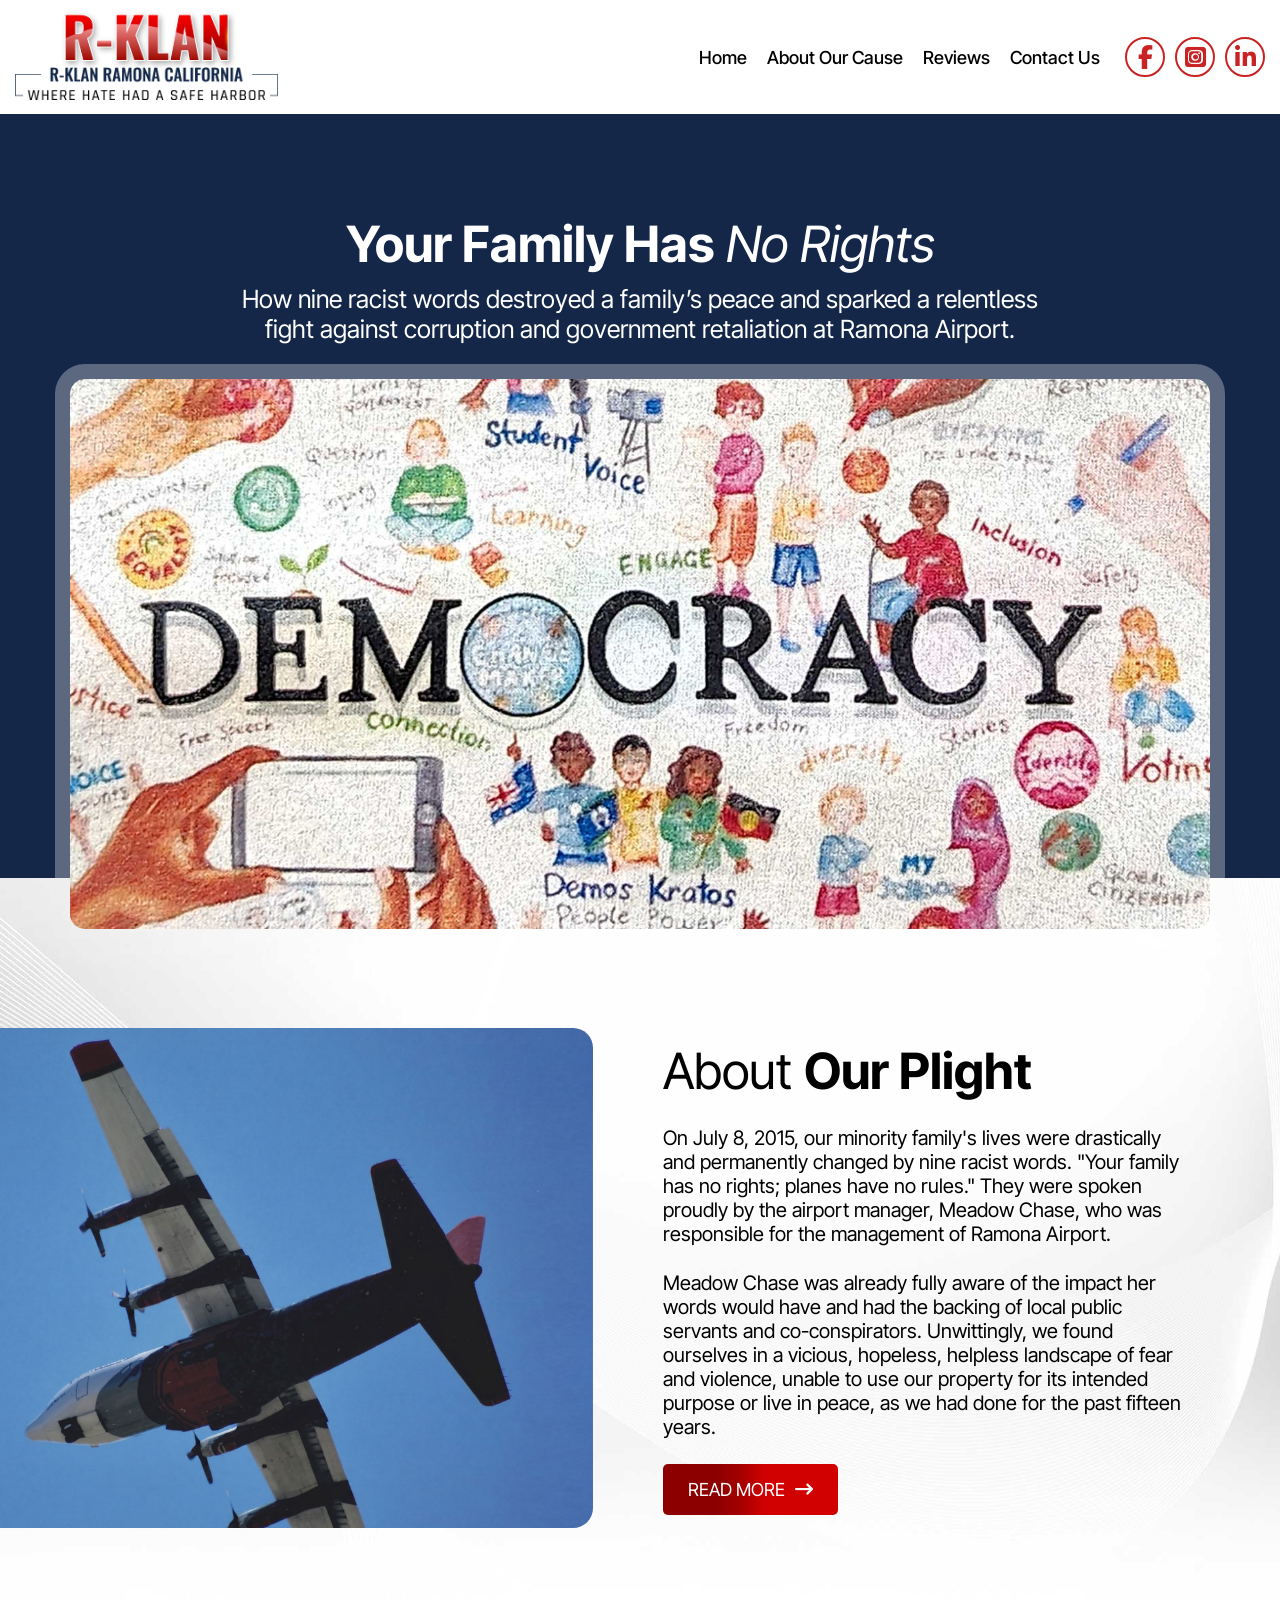
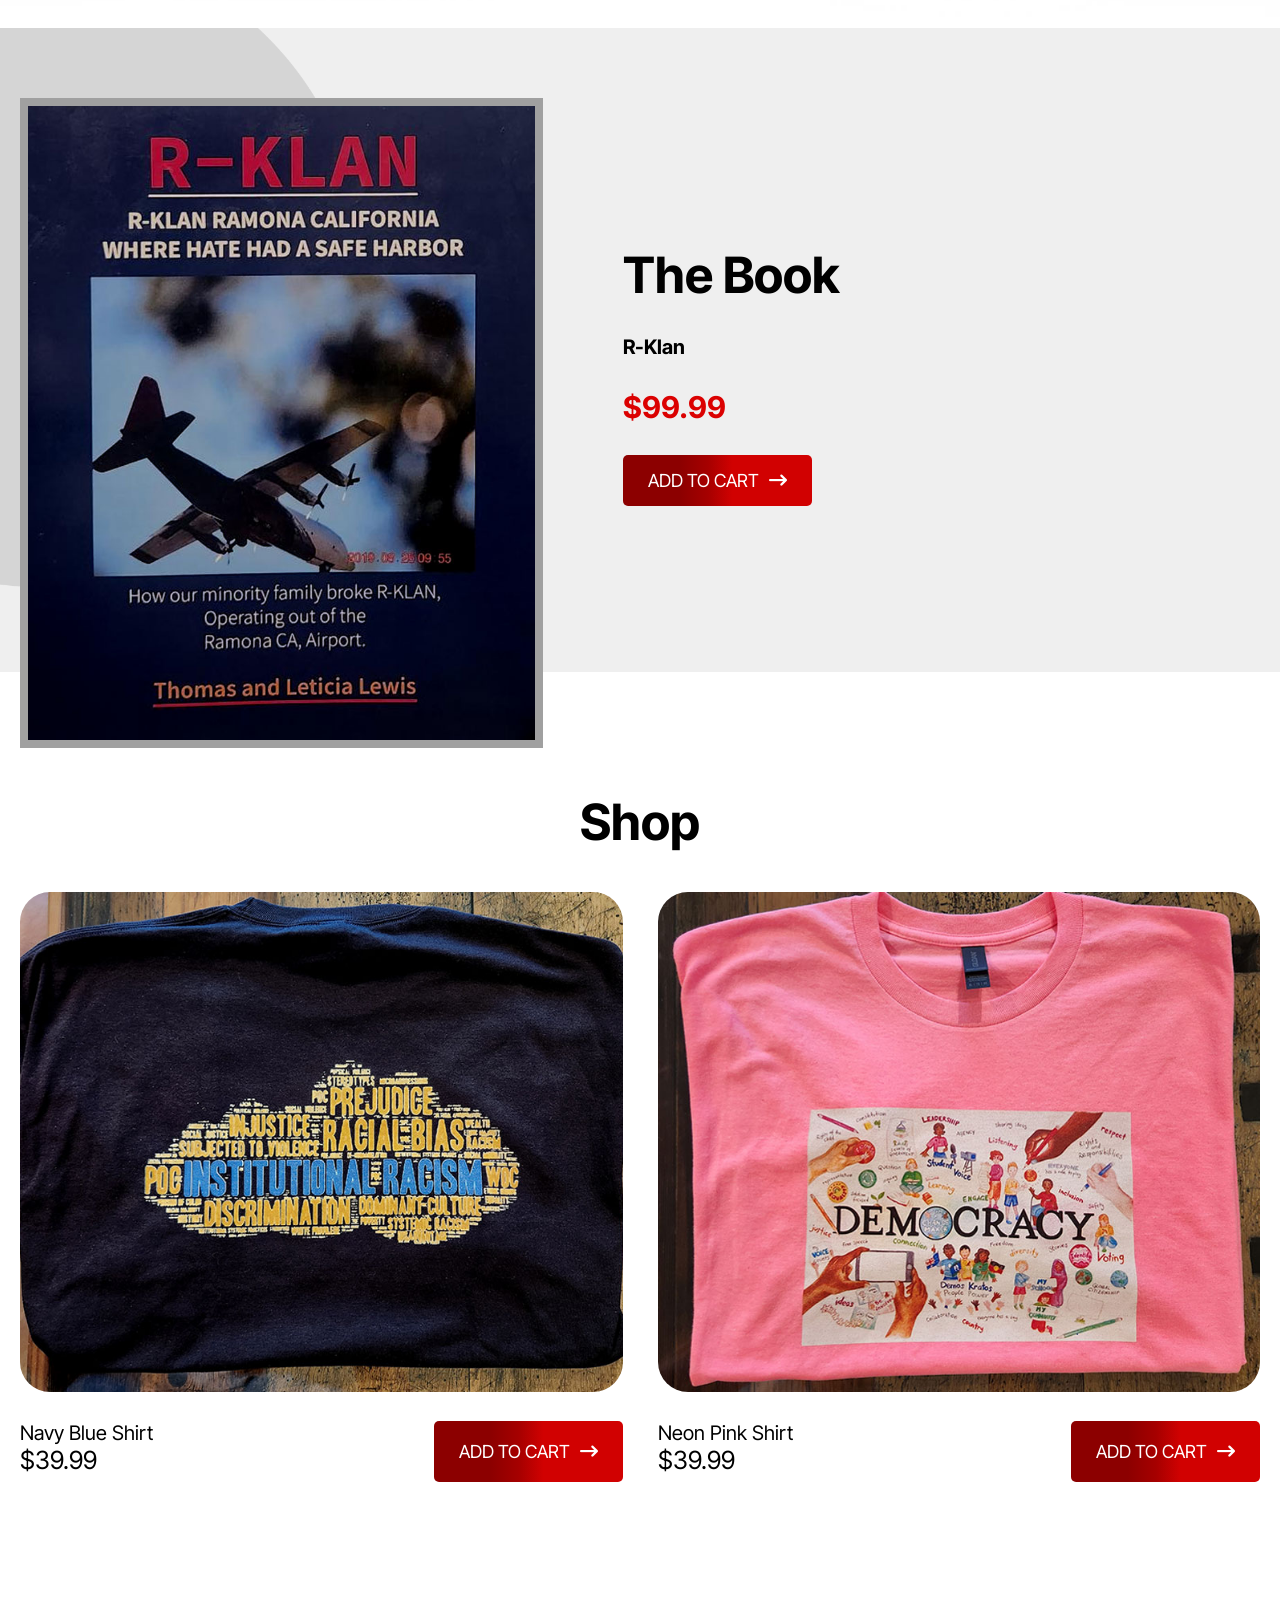
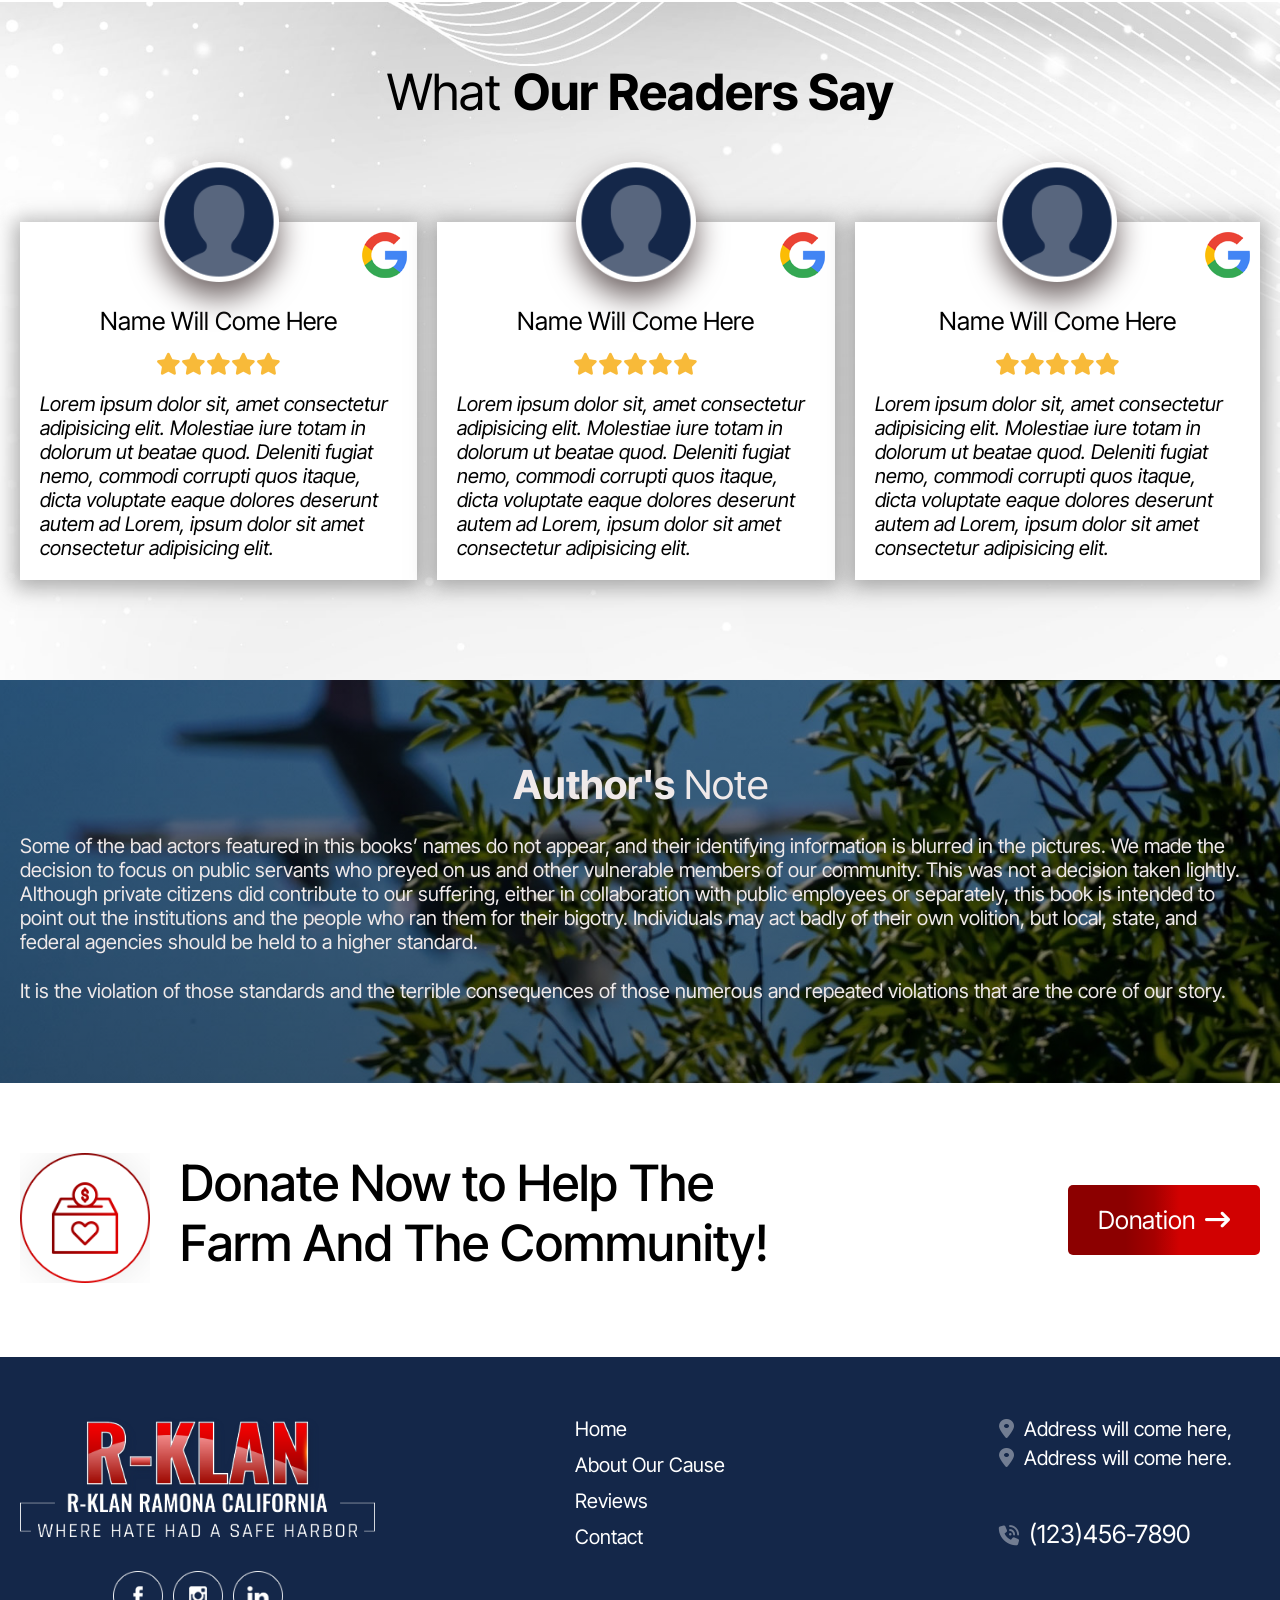
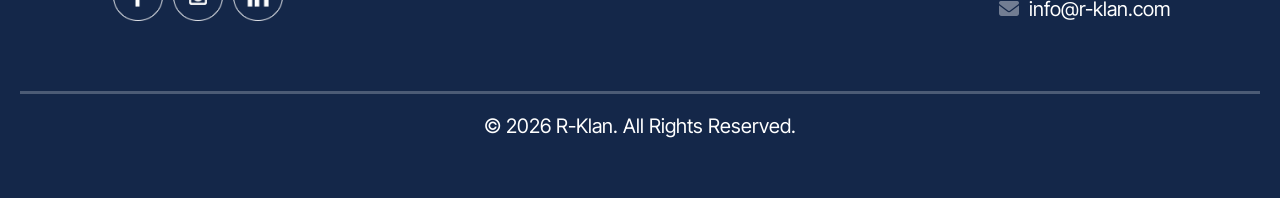
==== index.html @ 09aec9a1 "1 2" ====
<!DOCTYPE html>
<html lang="en">

<head>
    <meta charset="UTF-8">
    <meta name="viewport" content="width=device-width, initial-scale=1.0">
    <title>R-klan</title>
    <link rel="stylesheet" href="css/style.css">
    <link rel="stylesheet" href="css/responsive.css">
    <link rel="stylesheet" href="https://cdnjs.cloudflare.com/ajax/libs/font-awesome/6.7.2/css/all.min.css">
</head>

<body>

    <!-- Nav-Bar -->
    <header id="nav-bar">
        <div class="container">
                <div class="logo">
                    <figure>
                        <div class="img">
                            <a href="index.html"><img src="image/home/nav-logo.png" alt="Logo"></a>
                        </div>
                    </figure>
                </div>
                <div class="said">
                    <div class="text">
                        <ul>
                            <li><a href="index.html">Home</a></li>
                            <li><a href="about.html">About Our Cause</a></li>
                            <li><a href="reviews.html">Reviews</a></li>
                            <li><a>Contact Us</a></li>
                        </ul>
                    </div>
                    <div class="icon">
                        <i class="fa-brands fa-facebook-f"></i>
                        <i class="fa-brands fa-square-instagram"></i>
                        <i class="fa-brands fa-linkedin-in"></i>
                    </div>
                </div>
            </div>
    </header>
    <!-- Nav-Bar -->

    <!-- democracy  -->

    <section id="democracy">
        <div class="container">
            <div class="contents">
                <h1><b>Your Family Has</b> <i>No Rights</i></h1>
                <p>How nine racist words destroyed a family’s peace and sparked a relentless fight against corruption
                    and government retaliation at Ramona Airport.</p>
            </div>
            <div class="image">
                <figure>
                    <img src="image/home/Democracy.jpg" alt="Democracy">
                </figure>
            </div>
        </div>
    </section>
    <!-- democracy  -->

    <!-- about -->
    <section id="about">
        <div class="row">
            <div class="image">

            </div>

            <div class="text">
                <div class="heading">
                    <h2>About <b>Our Plight</b></h2>
                </div>
                <div class="para">
                    <p>On July 8, 2015, our minority family's lives were drastically and permanently changed by nine
                        racist words. "Your family has no rights; planes have no rules." They were spoken proudly by
                        the airport manager, Meadow Chase, who was responsible for the management of Ramona Airport.
                    </p>
                    <p>Meadow Chase was already fully aware of the impact her words would have and had the backing
                        of local public servants and co-conspirators. Unwittingly, we found ourselves in a vicious,
                        hopeless, helpless landscape of fear and violence, unable to use our property for its
                        intended purpose or live in peace, as we had done for the past fifteen years.
                    </p>
                    <div class="btn">
                        <a href="#">READ MORE</a>
                    </div>
                </div>
            </div>
        </div>
    </section>
    <!-- about -->

    <!-- thebook -->

    <section id="book">
        <div class="container">
            <div class="content">
               <div class="image">
                <figure>
                    <img src="image/home/Untitled-1.jpg" alt="">
                </figure>
               </div>
               <div class="flex">
                <div class="text">
                    <h2><b>The Book</b></h2>
                    <p><b>R-Klan</b></p>
                    <h3>$99.99</h3>
                </div>
                <div class="btn">
                    <a href="#">ADD TO CART</a>
                </div>
                </div>
                </div>
                

            
        </div>
    </section>

    <!-- thebook -->

    <!-- shop -->

    <section id="shop">
        <div class="container">
            <h2><b>Shop</b></h2>
            <div class="contents">
                <div class="tshirt1">
                    <div class="image">
                        <figure>
                            <img src="image/home/t-shirt-1.jpg" alt="T-Shirt 1">
                        </figure>
                    </div>
                    <div class="text">
                        <div class="price">
                            <p>Navy Blue Shirt</p>
                            <h3>$39.99</h3>
                        </div>
                        <div class="btn">
                            <a href="#">ADD TO CART</a>
                        </div>
                    </div>
                </div>

                <div class="tshirt2">
                    <div class="image">
                        <figure>
                            <img src="image/home/t-shirt-2.jpg" alt="T-Shirt 2">
                        </figure>
                    </div>
                    <div class="text">
                        <div class="price">
                            <p>Neon Pink Shirt</p>
                            <h3>$39.99</h3>
                        </div>
                        <div class="btn">
                            <a href="#">ADD TO CART</a>
                        </div>
                    </div>
                </div>
            </div>
        </div>
    </section>


    <!-- shop -->


    <!-- review -->

    <section id="review">
        <div class="container">
            <h2>What <b>Our Readers Say</b></h2>
            <div class="contents">
                <div class="responsive">
                    <div class="box">
                        <div class="image">
                            <figure>
                                <img src="image/home/logo.png" alt="logo1">
                            </figure>
                        </div>
                        <div class="text">
                            <h3>Name Will Come Here</h3>
                            <div class="icon">
                                <p><i class="fa-solid fa-star"></i></p>
                                <p><i class="fa-solid fa-star"></i></p>
                                <p><i class="fa-solid fa-star"></i></p>
                                <p><i class="fa-solid fa-star"></i></p>
                                <p><i class="fa-solid fa-star"></i></p>
                            </div>
                            <div class="position">
                                <figure>
                                    <img src="image/home/google.png" alt="google">
                                </figure>
                            </div>
                            <p><i>Lorem ipsum dolor sit, amet consectetur adipisicing elit. Molestiae iure totam in
                                    dolorum ut beatae quod. Deleniti fugiat nemo, commodi corrupti quos itaque, dicta
                                    voluptate eaque dolores deserunt autem ad Lorem, ipsum dolor sit amet consectetur
                                    adipisicing elit.</i></p>
                        </div>
                    </div>

                    <div class="box">
                        <div class="image">
                            <figure>
                                <img src="image/home/logo.png" alt="logo1">
                            </figure>
                        </div>
                        <div class="text">
                            <h3>Name Will Come Here</h3>
                            <div class="icon">
                                <p><i class="fa-solid fa-star"></i></p>
                                <p><i class="fa-solid fa-star"></i></p>
                                <p><i class="fa-solid fa-star"></i></p>
                                <p><i class="fa-solid fa-star"></i></p>
                                <p><i class="fa-solid fa-star"></i></p>
                            </div>
                            <div class="position">
                                <figure>
                                    <img src="image/home/google.png" alt="google">
                                </figure>
                            </div>
                            <p><i>Lorem ipsum dolor sit, amet consectetur adipisicing elit. Molestiae iure totam in
                                    dolorum ut beatae quod. Deleniti fugiat nemo, commodi corrupti quos itaque, dicta
                                    voluptate eaque dolores deserunt autem ad Lorem, ipsum dolor sit amet consectetur
                                    adipisicing elit.</i></p>
                        </div>
                    </div>
                </div>

                <div class="box">
                    <div class="image">
                        <figure>
                            <img src="image/home/logo.png" alt="logo1">
                        </figure>
                    </div>
                    <div class="text">
                        <h3>Name Will Come Here</h3>
                        <div class="icon">
                            <p><i class="fa-solid fa-star"></i></p>
                            <p><i class="fa-solid fa-star"></i></p>
                            <p><i class="fa-solid fa-star"></i></p>
                            <p><i class="fa-solid fa-star"></i></p>
                            <p><i class="fa-solid fa-star"></i></p>
                        </div>
                        <div class="position">
                            <figure>
                                <img src="image/home/google.png" alt="google">
                            </figure>
                        </div>
                        <p><i>Lorem ipsum dolor sit, amet consectetur adipisicing elit. Molestiae iure totam in dolorum
                                ut beatae quod. Deleniti fugiat nemo, commodi corrupti quos itaque, dicta voluptate
                                eaque dolores deserunt autem ad Lorem, ipsum dolor sit amet consectetur adipisicing
                                elit.</i></p>
                    </div>
                </div>
            </div>
        </div>
    </section>

    <!-- review -->

    <!-- note -->

    <section id="note">
            <h2><b>Author's</b> Note</h2>
        <div class="container">
            <p>Some of the bad actors featured in this books’ names do not appear, and their identifying information is blurred in the pictures. We made the decision to focus on public servants who preyed on us and other vulnerable members of our community. This was not a decision taken lightly. Although private citizens did contribute to our suffering, either in collaboration with public employees or separately, this book is intended to point out the institutions and the people who ran them for their bigotry. Individuals may act badly of their own volition, but local, state, and federal agencies should be held to a higher standard.</p>
            <p>It is the violation of those standards and the terrible consequences of those numerous and repeated violations that are the core of our story.</p>
        </div>
    </section>


     <!-- note -->

     <!-- donate -->
     
     <section id="donate">
        <div class="container">
            <div class="content">
                <div class="image">
                    <figure>
                        <img src="image/home/fonation-logo.png" alt="donation">
                    </figure>
                </div>
                <div class="text">
                    <h2>Donate Now to Help The</h2>
                    <h2>Farm And The Community!</h2>
                </div>
            </div>
            <div class="btn">
                <a href="#">Donation</a>
            </div>
        </div>
     </section>


     <!-- donate -->

     <!-- footer -->

     <footer>
        <div class="container">
            <div class="contents">
            <div class="content1">
                <div class="image">
                    <figure>
                        <img src="image/home/foot-logo.png" alt="logo" class="logo">
                    </figure>
                    <figure>
                        <div class="icon">
                            <img src="image/home/foot-facebook.png" alt="">
                            <img src="image/home/foot-insta.png" alt="">
                            <img src="image/home/foot-linkden.png" alt="">
                        </div>
                    </figure>
                </div>
            </div>
            <div class="content2">
                <ul>
                <li><a href="#">Home</a></li>
                <li><a href="#">About Our Cause</a></li>
                <li><a href="#">Reviews</a></li>
                <li><a href="#">Contact</a></li>
                </ul>
            </div>
            <div class="content3">
                <div class="address">
                    <p>Address will come here,</p>
                    <p>Address will come here.</p>
                </div>
                <h3>(123)456-7890</h3>
                <p>info@r-klan.com</p>
            </div>
        </div>
        <div class="copyright">
            <p>© 2026 R-Klan. All Rights Reserved.</p>
        </div>
        </div>
     </footer>
      <!-- footer -->
</body>

</html>
---- css/style.css ----
@import url("https://fonts.googleapis.com/css2?family=Inter+Tight:ital,wght@0,100..900;1,100..900&display=swap");

* {
  padding: 0;
  margin: 0;
  box-sizing: border-box;
  font-family: "Inter Tight", sans-serif;
}
html,body{
  overflow-x: clip;
}

.container {
  width: 100%;
  max-width: 1280px;
  display: flex;
  flex-direction: column;
  align-items: center;
}

h1,
h2,
h3,
h4,
h5,
h6 {
  font-size: 50px;
  font-weight: 400;
}

p {
  font-size: 25px;
}

.btn a {
  text-decoration: none;
  font-size: 18px;
  padding: 15px 25px;
  border-radius: 5px;
  background: linear-gradient(
    90deg,
    rgba(140, 0, 0, 1) 30%,
    rgba(166, 0, 0, 1) 45%,
    rgba(209, 1, 1, 1) 58%
  );
  color: white;
  display: inline-block;
}

.btn a::after {
  content: "\f178";
  font-weight: 900;
  font-family: "Font Awesome 6 Free";
  margin-left: 10px;
}

.btn a:hover {
  background: linear-gradient(
    90deg,
    rgba(140, 0, 0, 1) 30%,
    rgba(166, 0, 0, 1) 45%
  );
}

/* Nav-Bar  */

#nav-bar {
  display: flex;
  justify-content: center;
  width: 100%;
  padding: 10px 15px;
  background-color: #fff;
  /* position: fixed;
    z-index: 3;  */
}
#nav-bar .container {
  flex-direction: row;
  justify-content: space-between;
}
#nav-bar .content {
  display: flex;
  justify-content: space-around;
  align-items: center;
}
#nav-bar img {
  height: 90px;
}
#nav-bar .said {
  display: flex;
  justify-content: space-between;
  align-items: center;
  column-gap: 25px;
}
#nav-bar .icon {
  display: flex;
  font-size: 25px;
  column-gap: 10px;
}
#nav-bar .img {
  max-width: 200px;
}
#nav-bar ul {
  display: flex;
  column-gap: 20px;
}
#nav-bar ul li a {
  font-size: 18px;
}
#nav-bar .text li {
  list-style: none;
}
#nav-bar li a {
  color: #000;
  font-weight: 500;
  text-decoration: none;
}
#nav-bar .icon-1 {
  max-width: 60px;
  color: #db0101;
  display: flex;
}
.fa-brands {
  color: #c82424;
  border-radius: 50%;
  font-size: 24px;
  display: flex !important;
  justify-content: center;
  align-items: center;
  width: 40px;
  height: 40px;
  border: 2px solid;
  aspect-ratio: 1/1;
}
/* Nav-Bar */

/* democracy */

#democracy {
  width: 100%;
  display: flex;
  justify-content: center;
  padding: 100px 15px;
  background-color: #142749;
}

#democracy .container {
  row-gap: 20px;
}

#democracy .contents {
  display: flex;
  flex-direction: column;
  align-items: center;
  color: white;
  width: 100%;
  max-width: 800px;
  text-align: center;
  row-gap: 10px;
}

#democracy .image {
  border: 15px solid rgb(255, 255, 255, 0.3);
  border-radius: 30px;
  margin-bottom: -170px;
}

#democracy img {
  width: 100%;
  height: 550px;
  object-fit: cover;
  object-position: center;
  line-height: 0px;
  border-radius: 15px;
  z-index: 3;
  position: relative;
}

/* democracy */

/* about */

#about {
  width: 100%;
  display: flex;
  justify-content: center;
  padding-top: 150px;
  padding-bottom: 100px;
  background-image: url("../image/home/BG-OP.jpg");
  background-size: cover;
  position: relative;
  z-index: 2;
}

#about .row {
  display: flex;
  width: 100%; 
  justify-content: center;
  align-items: center;
    padding-right: 20px;
}

#about .image {
  background-image: url("../image/home/flight.jpg");
  background-size: cover;
  width: 100%;
  border-radius: 0px 20px 20px 0px;
  height: auto;
  min-height: 80vh;
}

#about .text {
  display: flex;
  flex-direction: column;
  row-gap: 25px;
  width: 100%;
  padding: 2% 10%;
}

#about .para {
  display: flex;
  flex-direction: column;
  row-gap: 35px;
}

#about .para p {
  font-size: 22px;
}

/* about */

/* book */

#book {
  width: 100%;
  display: flex;
  justify-content: center;
  padding: 20px;
  position: relative;
  background-color: #efefef;
}
#book::before {
  content: "";
  background-image: url("../image/home/circal.png");
  background-size: contain;
  background-position: center;
  position: absolute;
  height: 100%;
  width: 100%;
  top: -85px;
  left: -650px;
  background-repeat: no-repeat;
}

#book .container {
  flex-direction: row;
}

#book .image {
  position: relative;
  z-index: 1;
  width: 50%;
}

#book img {
  width: 100%;
  border: 8px solid #a0a0a0;
  margin-bottom: -100px;
}

#book .content {
  padding-top: 50px;
  display: flex;
  align-items: center;
  column-gap: 80px;
}
#book .flex {
  display: flex;
  flex-direction: column;
  row-gap: 30px;
}
#book .content .text {
  display: flex;
  flex-direction: column;
  row-gap: 30px;
  position: relative;
  z-index: 1;
}

#book .content .text h3 {
  color: #db0101;
  font-size: 30px;
  font-weight: 700;
}

#book .content .btn {
  margin-right: 25px;
}

/* book */

/* shop */

#shop {
  width: 100%;
  display: flex;
  justify-content: center;

  padding: 120px 20px;
}

#shop .container {
  row-gap: 40px;
}

#shop .contents {
  display: flex;
  justify-content: center;
  width: 100%;
  column-gap: 35px;
}

#shop .contents .tshirt1 {
  width: 50%;
  display: flex;
  flex-direction: column;
  row-gap: 25px;
}

#shop .contents .tshirt2 {
  width: 50%;
  display: flex;
  flex-direction: column;
  row-gap: 25px;
}

#shop .contents .tshirt1 .image {
  width: 100%;
}

#shop .contents .tshirt1 .image img {
  width: 100%;
  line-height: 0px;
  border-radius: 30px;
  height: 500px;
  object-fit: cover;
  object-position: center;
}

#shop .contents .tshirt2 .image {
  width: 100%;
}

#shop .contents .tshirt2 .image img {
  width: 100%;
  line-height: 0px;
  border-radius: 30px;
  height: 500px;
  object-fit: cover;
  object-position: center;
}

#shop .contents .text {
  display: flex;
  justify-content: space-between;
}

#shop .contents .text a {
  padding: 20px 25px;
}

/* shop */

/* review */

#review {
  width: 100%;
  display: flex;
  justify-content: center;
  padding: 60px 20px 100px 20px;
  background-image: url("../image/home/t-shirt-background.jpg");
  background-size: cover;
}

#review .container {
  row-gap: 100px;
}

#review .contents {
  display: flex;
  column-gap: 20px;
}

#review .contents .image {
  display: flex;
  justify-content: center;
}

#review .text {
  display: flex;
  flex-direction: column;
  align-items: center;
  row-gap: 15px;
  padding: 20px;
}

.text .icon {
  display: flex;
  color: #f8ba39;
}

.text .icon p {
  font-size: 22px;
}

.contents .box {
  background-color: white;
  position: relative;
  display: flex;
  flex-direction: column;
  box-shadow: 0px 3px 20px 5px rgba(94, 94, 94, 0.5);
}

#review .contents .image img {
  margin-top: -60px;
  height: 120px;
  filter: drop-shadow(0px 15px 15px #6e6363);
}

.text .position {
  position: absolute;
  top: 10px;
  right: 10px;
}

.text h3 {
  color: black;
  font-size: 25px;
}

.text p {
  font-size: 20px;
}

.contents .responsive {
  display: flex;
  column-gap: 20px;
}

/* review */

/* note */

#note {
  width: 100%;
  display: flex;
  flex-direction: column;
  row-gap: 25px;
  justify-content: center;
  align-items: center;
  padding: 80px 20px;
  background:
    linear-gradient(rgba(0, 0, 0, 0.4), rgba(0, 0, 0, 0.5)),
    url("../image/home/authors-note.jpg");
  background-size: cover;
  background-position: top center;
}

#note .container {
  row-gap: 25px;
  align-items: flex-start;
}

#note h2 {
  color: #efe9e9;
  font-size: 40px;
  text-align: center;
}

#note p {
  color: #efe9e9;
  font-size: 20px;
}

/* note */

/* donate */

#donate {
  width: 100%;
  display: flex;
  justify-content: center;
  padding: 70px 20px;
}

#donate .container {
  flex-direction: row;
  justify-content: space-between;
}

#donate .content {
  display: flex;
  column-gap: 30px;
}

#donate .content img {
  height: 130px;
}

#donate .text h2 {
  font-size: 50px;
  font-weight: 500;
}

#donate .btn a {
  font-size: 25px;
  padding: 20px 30px;
}

/* donate */

/* footer */

footer {
  width: 100%;
  display: flex;
  justify-content: center;
  padding: 60px 20px;
  background-color: #142749;
}

footer .container {
  row-gap: 70px;
}

footer .contents {
  display: flex;
  column-gap: 200px;
  width: 100%;
}

footer .contents .content1 {
  width: 35%;
}

footer .contents .content2 {
  width: 30%;
}

footer .contents .content3 {
  width: 35%;
  width: 35%;
  display: flex;
  flex-direction: column;
  /* row-gap: 20px; */
  justify-content: space-between;
}

footer .content1 .image {
  display: flex;
  flex-direction: column;
  row-gap: 30px;
}

.content1 .image .logo {
  height: 120px;
}

.content1 .image .icon {
  height: 50px;
}

footer .content1 .icon {
  display: flex;
  column-gap: 10px;
  justify-content: center;
}

.content2 ul {
  color: white;
}

.content2 ul li {
  list-style: none;
}

.content2 ul li a {
  color: white;
  text-decoration: none;
  font-size: 20px;
}

.content2 ul {
  display: flex;
  flex-direction: column;
  row-gap: 12px;
}

.content3 .address {
  display: flex;
  flex-direction: column;
  row-gap: 5px;
}

.content3 .address p {
  font-size: 20px;
  color: white;
}

.content3 h3 {
  font-size: 25px;
  color: white;
}

.content3 p {
  font-size: 20px;
  color: white;
}

footer .copyright {
  border-top: solid #4c5b75;
  width: 100%;
  display: flex;
  justify-content: center;
}

footer .copyright p {
  margin-top: 20px;
  color: white;
  font-size: 20px;
}

.content3 .address p::before {
  content: "\f3c5";
  font-family: "Font Awesome 6 Free";
  font-weight: 900;
  margin-right: 10px;
  color: #727d92;
}

.content3 h3::before {
  content: "\f2a0";
  font-family: "Font Awesome 6 Free";
  font-weight: 900;
  margin-right: 10px;
  font-size: 20px;
  color: #727d92;
}

.content3 p::before {
  content: "\f0e0";
  font-family: "Font Awesome 6 Free";
  font-weight: 900;
  margin-right: 10px;
  color: #727d92;
}

/* footer */

/* about */

#about .container {
  display: flex;
  justify-content: center;
  align-items: center;
  margin: 0px 15px;
  flex-direction: row;
}
#about .flight {
  border-radius: 20px;
}
#about .text2{
  padding: 0%  2%;
}



/* about */

/* choose */

#choose {
  width: 100%;
  display: flex;
  justify-content: center;
  padding: 20px;
  position: relative;
  background-color: #efefef;

}
#choose::before {
  content: "";
  background-image: url("../image/home/circal.png");
  background-size: contain;
  background-position: center;
  position: absolute;
  height: 100%;
  width: 100%;
  top: -85px;
  right: -580px;
  background-repeat: no-repeat;
}
#choose .contents {
  display: flex;
  position: relative;
  z-index: 1;
}
#choose img {
  width: 100%;
  margin-bottom: -70px;
  border: 8px solid #a0a0a0;
  margin-top: 30px;
}
#choose figure
{
}
#choose .text {
  padding-top: 50px;
  display: flex;
  flex-direction: column;
  row-gap: 30px;
  width: 100%;
}
#choose .text .points{
  display: flex;
  flex-direction: column;
  row-gap: 25px;
}
#choose .text .points p{
  display: flex;
  
}
.points p::before{
  content: "\f058";
  font-family: "Font Awesome 6 Free";
    font-weight: 400;
    margin-right: 10px;
    color: #930000;
}
/* choose */
---- css/responsive.css ----
/* democracy */
@media (max-width: 1024px) {
  .btn a {
    padding: 15px 20px;
    font-size: 15px;
  }
  #democracy img {
    height: auto;
  }
  #democracy {
    padding: 60px 15px;
  }
}
@media (max-width: 700px) {
  #democracy h1 {
    font-size: 40px;
  }
  #democracy p {
    font-size: 20px;
  }
  #democracy .image {
    margin-bottom: -100px;
  }
}
@media (max-width: 500px) {
  #democracy h1 {
    font-size: 30px;
  }
  #democracy p {
    font-size: 15px;
  }
  #democracy .image {
    margin-bottom: -100px;
    border: 10px solid rgb(255, 255, 255, 0.3);
    border-radius: 25px;
  }
  #democracy .img {
    border-radius: 5px;
  }
}
/* democracy */

/* about */

@media (max-width: 1400px) {
  #about .text {
    padding: 10px 70px;
  }
  #about .image {
    min-height: 500px;
  }
}

@media (max-width: 1280px) {
  #about .container {
    padding: 10px 50px;
  }
  #about .para p {
    font-size: 20px;
  }
  #about .para {
    row-gap: 25px;
  }
}
@media (max-width: 1024px) {
  .btn a {
    padding: 15px 20px;
    font-size: 15px;
  }
  #about .para p {
    font-size: 17px;
  }
  #about .text {
    padding: 60px 20px 0px 20px;
  }
  
  #about .image {
    min-height: 600px;
  }
}
@media (max-width: 768px) {
  #about .image {
    min-height: 600px;
  }
  #about .row {
    flex-direction: column;
  }
  #about{
        padding-top: 100px;
        padding-bottom: 60px;

  }
}
@media (max-width: 640px) {
  #about .image {
    min-height: 500px;
  }
}
@media (max-width: 480px) {
  #about .image {
    min-height: 450px;
  }
}

/* about */

/* book */
@media(max-width:1280px) {
   #book::before{
     left: -600px;
  }
}


@media(max-width:1199px) {
   #book::before{
     left: -550px;
  }
}

@media (max-width: 1024px) {
  .btn a {
    padding: 15px 20px;
    font-size: 15px;
  }
  #book .content {
    padding: 15px 50px;
  }
  #book::before{
     left: -350px;
  }
}
@media (max-width: 768px) {
  #book .content {
    row-gap: 25px;
  }
  .content .text {
    row-gap: 20px;
  }
  #book::before{
     left: -280px;
  }
}
@media (max-width: 640px) {
  #book .content{
    flex-direction: column;
   padding: 0px;
   align-items: flex-start;
  }
  #book .image {
    width: 100%;
  }
  #book img {
    margin-bottom: 0px;
  }
  #book::before{
     left: -200px;
     top: -270px;
  }

}
@media (max-width: 480px) {
  #book .text p {
    font-size: 20px;
  }
}

/* book */

/* tshirt */

@media (max-width: 1024px) {
  #shop .text .btn a {
    padding: 15px 20px;
  }
  #shop .price p {
    font-size: 22px;
  }
  #shop .price h3 {
    font-size: 25px;
  }
}
@media (max-width: 768px) {
  #shop{
    padding: 100px 15px 60px 15px;
  }
  #shop .contents {
    flex-direction: column;
    row-gap: 40px;
  }
  #shop .contents .tshirt1 {
    width: 100%;
  }
  #shop .contents .tshirt2 {
    width: 100%;
  }
  .tshirt1 .image img {
    height: 400px;
  }
  .tshirt2 .image img {
    height: 400px;
  }
}
@media (max-width: 480px) {
  
  #shop{
    padding: 60px 15px;
  }
  .tshirt1 .image img {
    height: 350px;
  }
  .tshirt2 .image img {
    height: 350px;
  }
}
@media (max-width: 390px) {
  #shop .text {
    flex-direction: column;
    row-gap: 10px;
  }
  #shop .tshirt1 {
    column-gap: 20px;
  }
  #shop .tshirt2 {
    column-gap: 20px;
  }
}

/* tshirt */

/* reviews */

@media (max-width: 1024px) {
  #review .image img {
    height: 100px;
    margin-top: -50px;
  }
  #review .contents {
    flex-wrap: wrap;
    column-gap: 15px;
    row-gap: 25px;
  }
  #review .contents .box {
    flex: 0 0 calc(50% - 7.5px);
  }
  #review .contents .box {
    margin-top: 50px;
  }
  #review .container {
    row-gap: 50px;
  }
}
@media (max-width: 768px) {
  #review{
    padding: 60px 20px;
  }
  #review .position img {
    height: 35px;
  }
}
@media (max-width: 640px) {
  .contents .responsive {
    flex-direction: column;
    row-gap: 40px;
  }
  #review .contents .box {
    flex: calc(50% - 7.5px);
  }
  #review .contents {
    row-gap: 30px;
  }
  #review h2 {
    font-size: 40px;
  }
}

@media (max-width:480px) {
  #review h2{
    font-size: 30px;
  }
}

/* reviews */

/* note */

@media (max-width:1024px) {
  #note{
    padding: 60px 30px 60px 30px;
  }
}
@media (max-width:640px) {
  #note{
    padding: 50px 15px 50px 15px;
  }
}
/* note */

/* donation */

@media (max-width:1024px) {
  #donate .container{
    flex-direction: column;
    align-items: flex-start;
    row-gap: 20px;
  }
  #donate .text h2{
  font-size: 40px;
    font-weight: 500;
}
#donate .content img{
  height: 110px;
}
}
@media (max-width:768px){
  #donate{
    padding: 60px 20px;
  }
  #donate .text h2{
  font-size: 35px;
    font-weight: 500;
}
#donate .content img{
  height: 90px;
}
#donate .btn a{
          font-size: 20px;
    padding: 15px 25px;
}
}
@media (max-width:640px){
   #donate .text h2{
  font-size: 25px;
    font-weight: 500;
}
#donate .content img{
  height: 70px;
}
}
@media (max-width:480px){
  #donate .image{
    display: flex;
    align-items: center;
  }
}
/* donation */

/* footer */

@media(max-width:1199px) {
   footer .contents{
    column-gap: 110px;
   }
}
@media(max-width:1024px) {
   footer .contents{
    column-gap: 80px;
   }
   .content1 .image .logo{ 
    height: 100px;
   }
}
@media(max-width:991px) {
   footer .contents{
    column-gap: 60px;
   }
   .content1 .image .logo{ 
    height: 90px;
   }
}
@media(max-width:768px) {
   footer .contents{
    flex-direction: column;
    row-gap: 50px;
   }
   footer .contents .content1 {
  width: 100%;
  display: flex;
  
}
footer .contents .content2 {
  width: 100%;
  display: flex;
}
footer .contents .content3 {
  width: 100%;
          row-gap: 20px;
}
}


/* footer */

/* about */
@media (max-width:1440px) {
  #about .flight{
    height: auto;
    min-height: 500px;
  }

}
@media (max-width:1024px) {
  .text2 p{
  font-size: 18px;
}
 #about .text2{
  padding: 30px;
 }
  #about .container{
    padding: 0px;
  }

}
@media (max-width:768px) {
  #about .container{
    flex-direction: column;
  }
}
@media (max-width:640px) {
  #about .flight{
    height: auto;
    min-height: 400px;
  }

}
@media (max-width:480px) {
  #about .flight{
    height: auto;
    min-height: 450px;
  }

}
/* about */
/* choose */

@media (max-width:1024px) {
    #choose p{
      font-size: 18px;
    }
    #choose h2{
      font-size: 40px;
    }
}
@media (max-width:991px) {
    #choose p{
      font-size: 15px;
    }
    #choose h2{
      font-size: 30px;
    }
    #choose::before{
    right: -450px;
  }
}
@media (max-width:768px) {
  .contents{
    flex-direction: column;
  }
  #choose::before{
    right: -200px;
  }
}
/* choose */
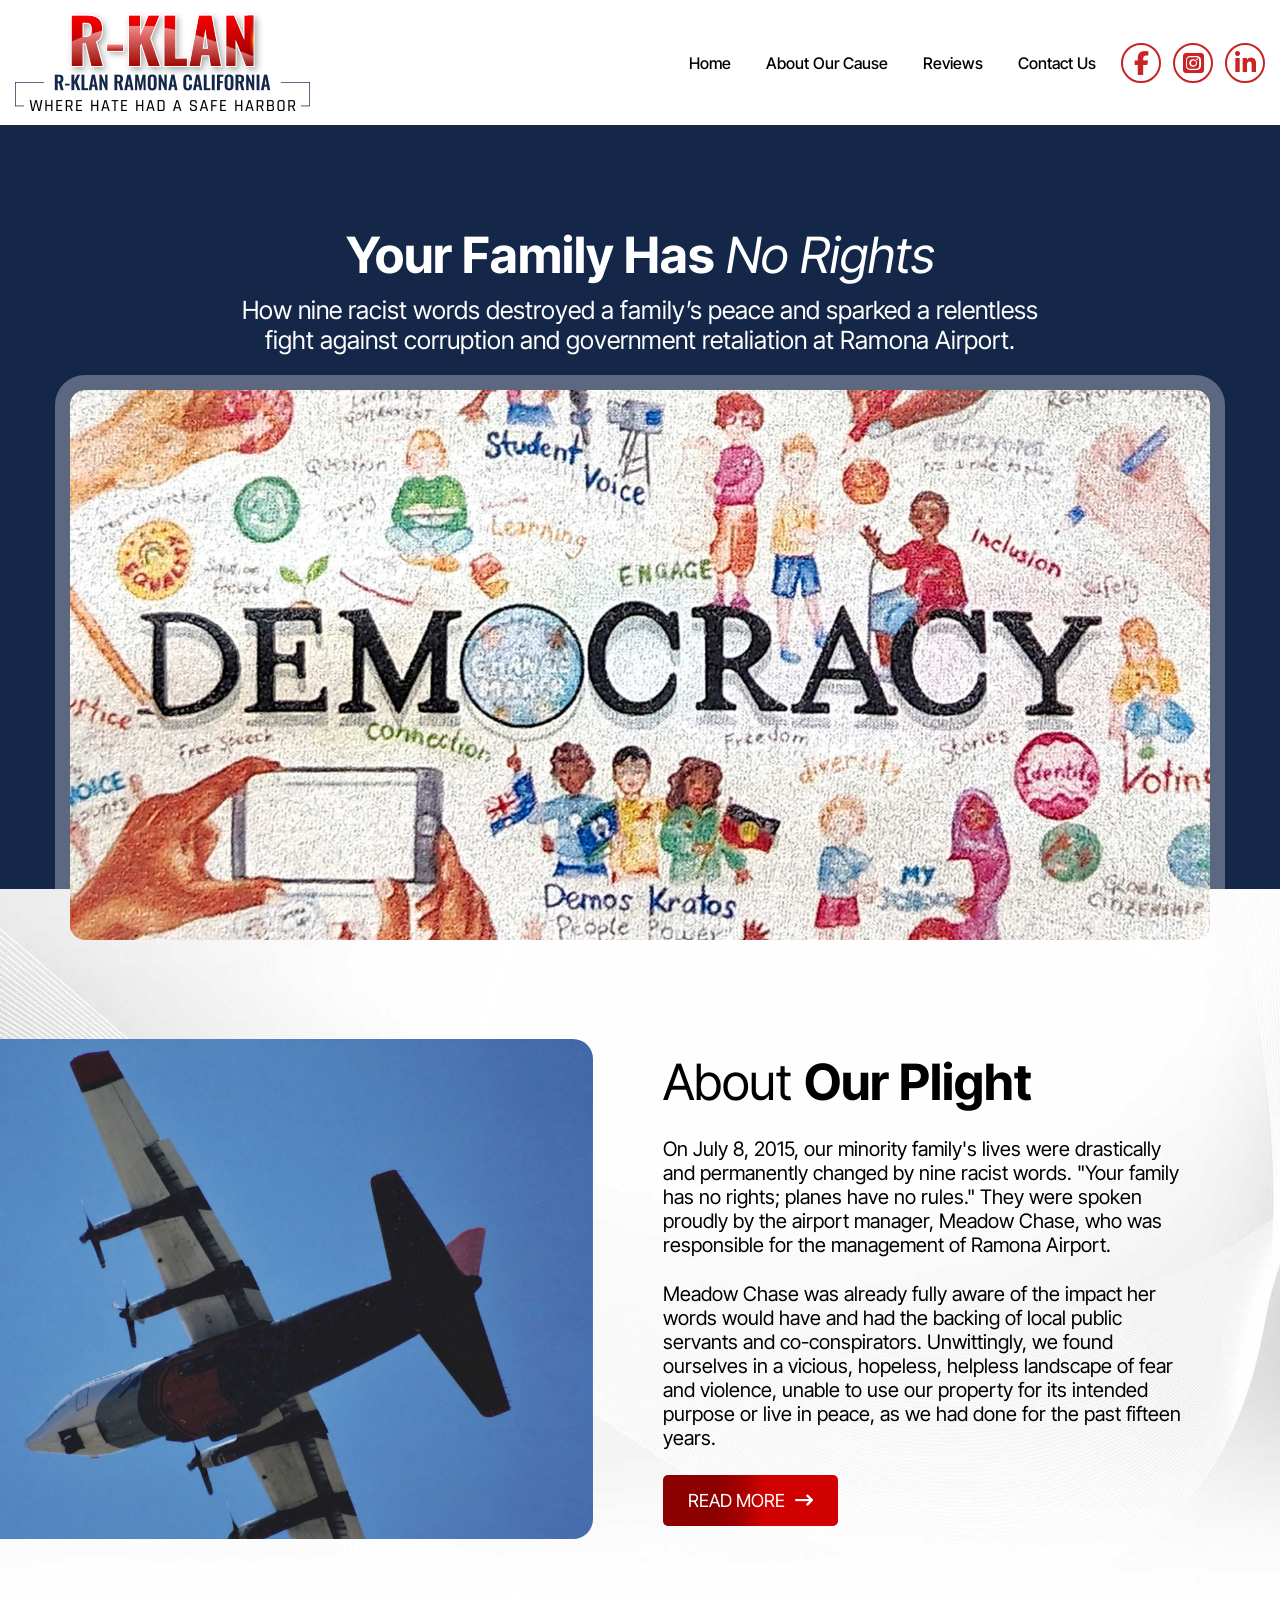
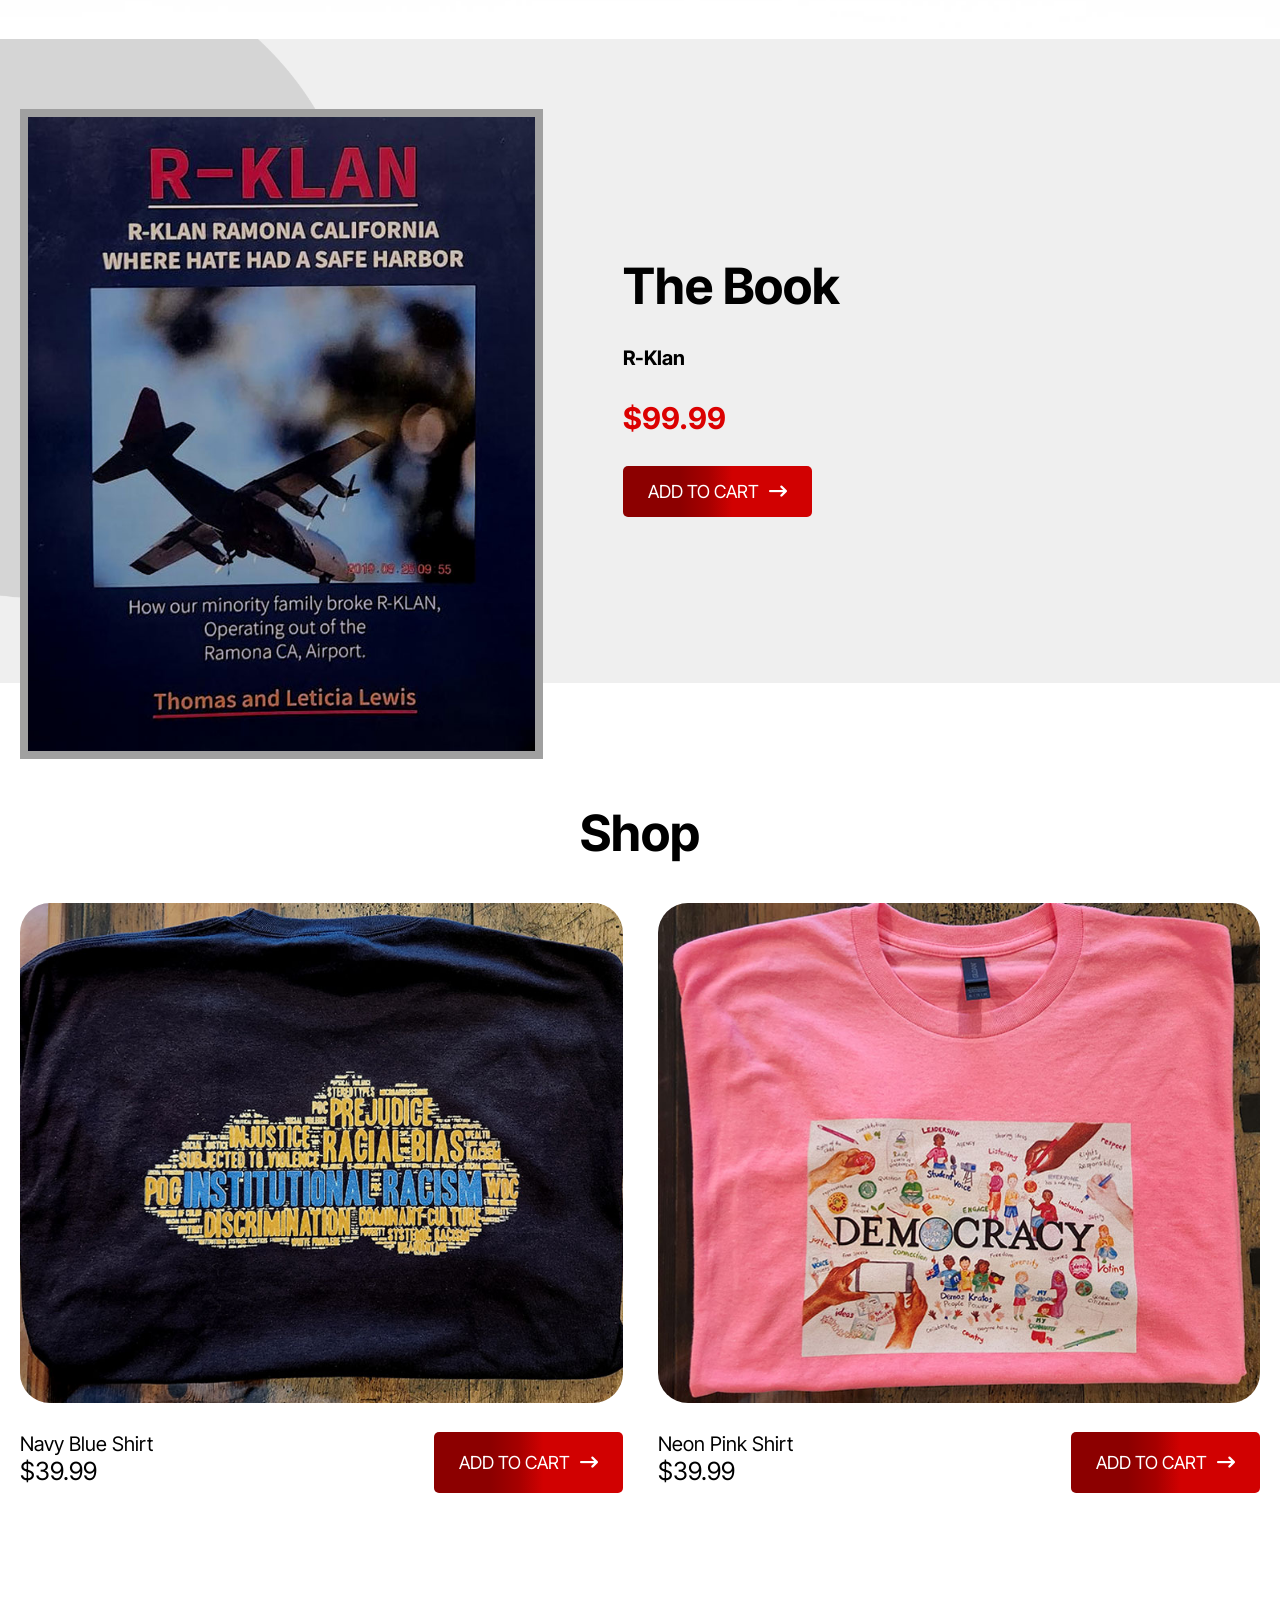
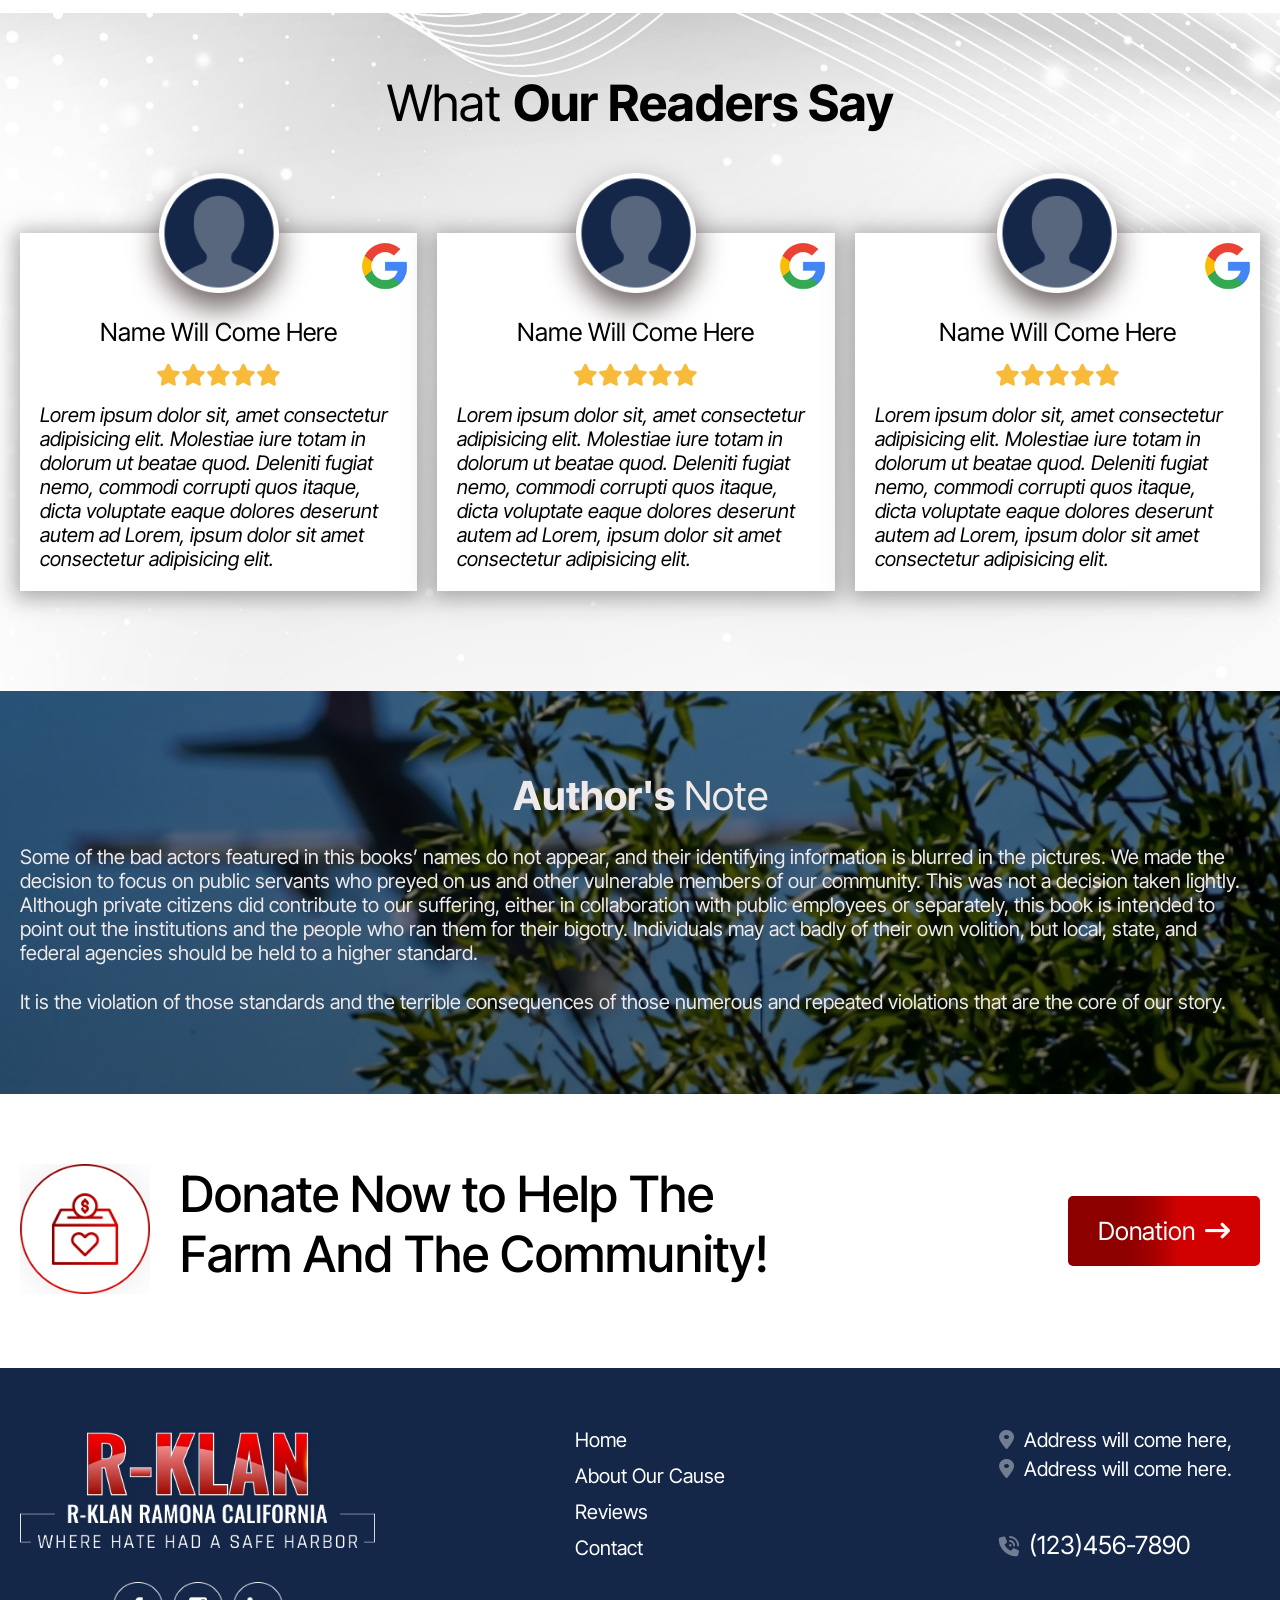
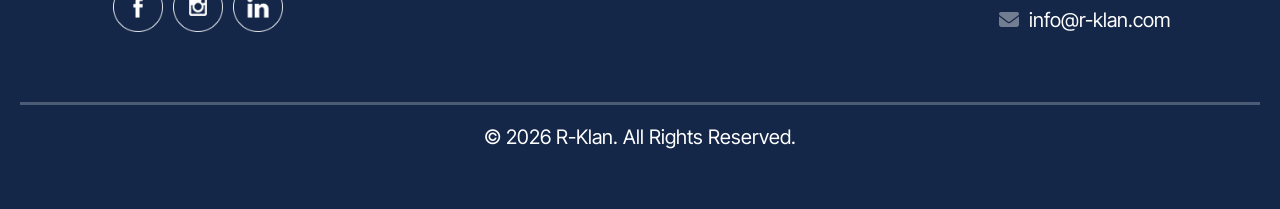
==== commit b2430d94: "2 1" ====
--- a/index.html
+++ b/index.html
@@ -12,32 +12,32 @@
 
 <body>
 
-    <!-- Nav-Bar -->
+   <!-- Nav-Bar -->
     <header id="nav-bar">
         <div class="container">
-                <div class="logo">
-                    <figure>
-                        <div class="img">
-                            <a href="index.html"><img src="image/home/nav-logo.png" alt="Logo"></a>
-                        </div>
-                    </figure>
-                </div>
-                <div class="said">
-                    <div class="text">
-                        <ul>
-                            <li><a href="index.html">Home</a></li>
-                            <li><a href="about.html">About Our Cause</a></li>
-                            <li><a href="reviews.html">Reviews</a></li>
-                            <li><a>Contact Us</a></li>
-                        </ul>
-                    </div>
-                    <div class="icon">
-                        <i class="fa-brands fa-facebook-f"></i>
-                        <i class="fa-brands fa-square-instagram"></i>
-                        <i class="fa-brands fa-linkedin-in"></i>
-                    </div>
-                </div>
-            </div>
+            <div class="logo">
+                <figure>
+                    <div class="img">
+                        <a href="index.html"><img src="image/home/nav-logo.png" alt="Logo"></a>
+                    </div>
+                </figure>
+            </div>
+            <div class="said">
+                <div class="text">
+                    <ul>
+                        <li><a href="index.html">Home</a></li>
+                        <li><a href="about.html">About Our Cause</a></li>
+                        <li><a href="reviews.html">Reviews</a></li>
+                        <li><a href="contact.html">Contact Us</a></li>
+                    </ul>
+                </div>
+                <div class="icon">
+                    <i class="fa-brands fa-facebook-f"></i>
+                    <i class="fa-brands fa-square-instagram"></i>
+                    <i class="fa-brands fa-linkedin-in"></i>
+                </div>
+            </div>
+        </div>
     </header>
     <!-- Nav-Bar -->
 
@@ -94,25 +94,25 @@
     <section id="book">
         <div class="container">
             <div class="content">
-               <div class="image">
-                <figure>
-                    <img src="image/home/Untitled-1.jpg" alt="">
-                </figure>
-               </div>
-               <div class="flex">
-                <div class="text">
-                    <h2><b>The Book</b></h2>
-                    <p><b>R-Klan</b></p>
-                    <h3>$99.99</h3>
-                </div>
-                <div class="btn">
-                    <a href="#">ADD TO CART</a>
-                </div>
-                </div>
-                </div>
-                
-
-            
+                <div class="image">
+                    <figure>
+                        <img src="image/home/Untitled-1.jpg" alt="">
+                    </figure>
+                </div>
+                <div class="flex">
+                    <div class="text">
+                        <h2><b>The Book</b></h2>
+                        <p><b>R-Klan</b></p>
+                        <h3>$99.99</h3>
+                    </div>
+                    <div class="btn">
+                        <a href="#">ADD TO CART</a>
+                    </div>
+                </div>
+            </div>
+
+
+
         </div>
     </section>
 
@@ -262,19 +262,26 @@
     <!-- note -->
 
     <section id="note">
-            <h2><b>Author's</b> Note</h2>
-        <div class="container">
-            <p>Some of the bad actors featured in this books’ names do not appear, and their identifying information is blurred in the pictures. We made the decision to focus on public servants who preyed on us and other vulnerable members of our community. This was not a decision taken lightly. Although private citizens did contribute to our suffering, either in collaboration with public employees or separately, this book is intended to point out the institutions and the people who ran them for their bigotry. Individuals may act badly of their own volition, but local, state, and federal agencies should be held to a higher standard.</p>
-            <p>It is the violation of those standards and the terrible consequences of those numerous and repeated violations that are the core of our story.</p>
-        </div>
-    </section>
-
-
-     <!-- note -->
-
-     <!-- donate -->
-     
-     <section id="donate">
+        <h2><b>Author's</b> Note</h2>
+        <div class="container">
+            <p>Some of the bad actors featured in this books’ names do not appear, and their identifying information is
+                blurred in the pictures. We made the decision to focus on public servants who preyed on us and other
+                vulnerable members of our community. This was not a decision taken lightly. Although private citizens
+                did contribute to our suffering, either in collaboration with public employees or separately, this book
+                is intended to point out the institutions and the people who ran them for their bigotry. Individuals may
+                act badly of their own volition, but local, state, and federal agencies should be held to a higher
+                standard.</p>
+            <p>It is the violation of those standards and the terrible consequences of those numerous and repeated
+                violations that are the core of our story.</p>
+        </div>
+    </section>
+
+
+    <!-- note -->
+
+    <!-- donate -->
+
+    <section id="donate">
         <div class="container">
             <div class="content">
                 <div class="image">
@@ -291,53 +298,53 @@
                 <a href="#">Donation</a>
             </div>
         </div>
-     </section>
-
-
-     <!-- donate -->
-
-     <!-- footer -->
-
-     <footer>
+    </section>
+
+
+    <!-- donate -->
+
+    <!-- footer -->
+
+    <footer>
         <div class="container">
             <div class="contents">
-            <div class="content1">
-                <div class="image">
-                    <figure>
-                        <img src="image/home/foot-logo.png" alt="logo" class="logo">
-                    </figure>
-                    <figure>
-                        <div class="icon">
-                            <img src="image/home/foot-facebook.png" alt="">
-                            <img src="image/home/foot-insta.png" alt="">
-                            <img src="image/home/foot-linkden.png" alt="">
-                        </div>
-                    </figure>
-                </div>
-            </div>
-            <div class="content2">
-                <ul>
-                <li><a href="#">Home</a></li>
-                <li><a href="#">About Our Cause</a></li>
-                <li><a href="#">Reviews</a></li>
-                <li><a href="#">Contact</a></li>
-                </ul>
-            </div>
-            <div class="content3">
-                <div class="address">
-                    <p>Address will come here,</p>
-                    <p>Address will come here.</p>
-                </div>
-                <h3>(123)456-7890</h3>
-                <p>info@r-klan.com</p>
-            </div>
-        </div>
-        <div class="copyright">
-            <p>© 2026 R-Klan. All Rights Reserved.</p>
-        </div>
-        </div>
-     </footer>
-      <!-- footer -->
+                <div class="content1">
+                    <div class="image">
+                        <figure>
+                            <img src="image/home/foot-logo.png" alt="logo" class="logo">
+                        </figure>
+                        <figure>
+                            <div class="icon">
+                                <img src="image/home/foot-facebook.png" alt="">
+                                <img src="image/home/foot-insta.png" alt="">
+                                <img src="image/home/foot-linkden.png" alt="">
+                            </div>
+                        </figure>
+                    </div>
+                </div>
+                <div class="content2">
+                    <ul>
+                        <li><a href="#">Home</a></li>
+                        <li><a href="#">About Our Cause</a></li>
+                        <li><a href="#">Reviews</a></li>
+                        <li><a href="#">Contact</a></li>
+                    </ul>
+                </div>
+                <div class="content3">
+                    <div class="address">
+                        <p>Address will come here,</p>
+                        <p>Address will come here.</p>
+                    </div>
+                    <h3>(123)456-7890</h3>
+                    <p>info@r-klan.com</p>
+                </div>
+            </div>
+            <div class="copyright">
+                <p>© 2026 R-Klan. All Rights Reserved.</p>
+            </div>
+        </div>
+    </footer>
+    <!-- footer -->
 </body>
 
 </html>
--- a/css/style.css
+++ b/css/style.css
@@ -6,7 +6,9 @@
   box-sizing: border-box;
   font-family: "Inter Tight", sans-serif;
 }
-html,body{
+
+html,
+body {
   overflow-x: clip;
 }
 
@@ -37,12 +39,10 @@
   font-size: 18px;
   padding: 15px 25px;
   border-radius: 5px;
-  background: linear-gradient(
-    90deg,
-    rgba(140, 0, 0, 1) 30%,
-    rgba(166, 0, 0, 1) 45%,
-    rgba(209, 1, 1, 1) 58%
-  );
+  background: linear-gradient(90deg,
+      rgba(140, 0, 0, 1) 30%,
+      rgba(166, 0, 0, 1) 45%,
+      rgba(209, 1, 1, 1) 58%);
   color: white;
   display: inline-block;
 }
@@ -55,81 +55,80 @@
 }
 
 .btn a:hover {
-  background: linear-gradient(
-    90deg,
-    rgba(140, 0, 0, 1) 30%,
-    rgba(166, 0, 0, 1) 45%
-  );
-}
-
-/* Nav-Bar  */
-
-#nav-bar {
-  display: flex;
-  justify-content: center;
-  width: 100%;
-  padding: 10px 15px;
-  background-color: #fff;
-  /* position: fixed;
-    z-index: 3;  */
-}
-#nav-bar .container {
+  background: linear-gradient(90deg,
+      rgba(140, 0, 0, 1) 30%,
+      rgba(166, 0, 0, 1) 45%);
+}
+
+#nav-bar{
+     display: flex;
+    justify-content: center;
+    width: 100%;
+    padding: 10px 15px;
+    background-color: #fff;
+    /* position: fixed;
+    z-index: 3; */
+}
+#nav-bar .container{
   flex-direction: row;
   justify-content: space-between;
 }
-#nav-bar .content {
-  display: flex;
-  justify-content: space-around;
-  align-items: center;
-}
-#nav-bar img {
-  height: 90px;
-}
-#nav-bar .said {
-  display: flex;
-  justify-content: space-between;
-  align-items: center;
-  column-gap: 25px;
-}
-#nav-bar .icon {
-  display: flex;
-  font-size: 25px;
-  column-gap: 10px;
-}
-#nav-bar .img {
-  max-width: 200px;
+#nav-bar .content{
+    display: flex;
+    justify-content: space-between;
+    align-items: center;
+}
+#nav-bar .said{
+    display: flex;
+    justify-content: space-between;
+    align-items: center;
+    column-gap: 25px;
+}
+#nav-bar .icon{
+    display: flex;
+    font-size: 25px;
+    column-gap: 12px;
+}
+#nav-bar .img{
+    max-width: 100px;
 }
 #nav-bar ul {
-  display: flex;
-  column-gap: 20px;
-}
-#nav-bar ul li a {
-  font-size: 18px;
-}
-#nav-bar .text li {
-  list-style: none;
-}
-#nav-bar li a {
-  color: #000;
-  font-weight: 500;
-  text-decoration: none;
-}
-#nav-bar .icon-1 {
-  max-width: 60px;
-  color: #db0101;
-  display: flex;
-}
-.fa-brands {
-  color: #c82424;
-  border-radius: 50%;
-  font-size: 24px;
-  display: flex !important;
-  justify-content: center;
-  align-items: center;
-  width: 40px;
-  height: 40px;
-  border: 2px solid;
-  aspect-ratio: 1/1;
+    display: flex;
+    column-gap: 35px;
+}
+#nav-bar .text li{
+    list-style: none;
+    
+}
+#nav-bar li a{
+    color: #000;
+    font-weight: 500;
+    text-decoration: none;
+}
+#nav-bar .icon-1{
+    max-width: 60px;
+    color: #db0101;
+    display: flex;
+}
+
+.fa-brands{
+    color: #c82424;
+    border-radius: 50%;
+    font-size: 24px;
+    display: flex !important;
+    justify-content: center;
+    align-items: center;
+    width: 40px;
+    height: 40px;
+    border: 2px solid;
+    aspect-ratio: 1/1;
+}
+#nav-bar li a:hover{
+    color: #f00000;
+}
+.fa-brands:hover {
+    color: white;
+    background-color:  #f00000;
 }
 /* Nav-Bar */
 
@@ -193,10 +192,10 @@
 
 #about .row {
   display: flex;
-  width: 100%; 
+  width: 100%;
   justify-content: center;
   align-items: center;
-    padding-right: 20px;
+  padding-right: 20px;
 }
 
 #about .image {
@@ -238,6 +237,7 @@
   position: relative;
   background-color: #efefef;
 }
+
 #book::before {
   content: "";
   background-image: url("../image/home/circal.png");
@@ -273,11 +273,13 @@
   align-items: center;
   column-gap: 80px;
 }
+
 #book .flex {
   display: flex;
   flex-direction: column;
   row-gap: 30px;
 }
+
 #book .content .text {
   display: flex;
   flex-direction: column;
@@ -665,11 +667,13 @@
   margin: 0px 15px;
   flex-direction: row;
 }
+
 #about .flight {
   border-radius: 20px;
 }
-#about .text2{
-  padding: 0%  2%;
+
+#about .text2 {
+  padding: 0% 2%;
 }
 
 
@@ -687,6 +691,7 @@
   background-color: #efefef;
 
 }
+
 #choose::before {
   content: "";
   background-image: url("../image/home/circal.png");
@@ -699,20 +704,20 @@
   right: -580px;
   background-repeat: no-repeat;
 }
+
 #choose .contents {
   display: flex;
   position: relative;
   z-index: 1;
 }
+
 #choose img {
   width: 100%;
   margin-bottom: -70px;
   border: 8px solid #a0a0a0;
   margin-top: 30px;
 }
-#choose figure
-{
-}
+
 #choose .text {
   padding-top: 50px;
   display: flex;
@@ -720,20 +725,139 @@
   row-gap: 30px;
   width: 100%;
 }
-#choose .text .points{
+
+#choose .text .points {
   display: flex;
   flex-direction: column;
   row-gap: 25px;
 }
-#choose .text .points p{
-  display: flex;
-  
-}
-.points p::before{
+
+#choose .text .points p {
+  display: flex;
+
+}
+
+.points p::before {
   content: "\f058";
   font-family: "Font Awesome 6 Free";
-    font-weight: 400;
-    margin-right: 10px;
-    color: #930000;
-}
+  font-weight: 400;
+  margin-right: 10px;
+  color: #930000;
+}
+
 /* choose */
+
+/* testimonial */
+
+#reviews {
+  width: 100%;
+  display: flex;
+  justify-content: center;
+  padding: 130px 15px;
+}
+
+#reviews .container {
+  row-gap: 35px;
+}
+
+#reviews .contener {
+  justify-content: center;
+  display: flex;
+  flex-direction: column;
+  row-gap: 35px;
+}
+
+#reviews .common {
+  display: flex;
+  flex-direction: column;
+  row-gap: 18px;
+  position: relative;
+  padding: 30px 355px 30px 50px;
+  border: 2px solid #e3e3e3;
+  box-shadow: 0px 9px 40px 0px rgba(0, 0, 0, 0.1);
+  border-radius: 8px;
+
+}
+
+#reviews .image {
+  max-width: 100px;
+  filter: drop-shadow(0px 29px 14px #d7cbcb);
+}
+
+#reviews .logo {
+  position: absolute;
+  right: 20px;
+  top: 50px;
+  max-width: 40px;
+}
+
+#reviews .star {
+  max-width: 160px;
+}
+
+#reviews h4 {
+  font-size: 20px;
+  font-weight: 600;
+
+}
+
+#reviews p {
+  font-size: 18px;
+}
+
+/* testimonial */
+
+#contact{
+    display: flex;
+    justify-content: center;
+    background-color: white;
+    width: 100%;
+    padding: 200px 15px 100px ;
+}
+#contact .image{
+   background-image: url('../image/home/flight.jpg');
+    background-size: cover;
+    background-position: center left;
+    height: auto;
+    min-height: 560px;
+    width: 100%;
+    border-radius: 20px 20px 20px 20px; 
+}
+#contact .container{
+    display: flex;
+    justify-content: center;
+    column-gap: 30px;
+}
+
+.text{
+    width: 100%;
+}
+form .f-text{
+    display: flex;
+    flex-direction: column;
+    justify-content: center;
+}
+form .f-text{
+    display: flex;
+    flex-direction: column;
+    row-gap: 15px;
+    margin-top: 10px;
+}
+.cell-0{
+    width: 100%;
+    padding: 20px;
+    border-radius: 5px;
+    border: 1px solid #e3e3e3;
+    box-shadow: 0px 17px 38px -11px rgba(0,0,0,0.1);
+    font-size: 18px;
+
+}
+.cell-1{
+    width: 100%;
+    font-size: 25px;
+    padding: 18px;
+    border-radius: 5px;
+    border: 1px solid #e3e3e3;
+    background: linear-gradient(90deg, rgba(151, 0, 0, 1) 26%, rgba(230, 0, 0, 1) 66%);
+    color: white;
+}
--- a/css/responsive.css
+++ b/css/responsive.css
@@ -4,40 +4,50 @@
     padding: 15px 20px;
     font-size: 15px;
   }
+
   #democracy img {
     height: auto;
   }
+
   #democracy {
     padding: 60px 15px;
   }
 }
+
 @media (max-width: 700px) {
   #democracy h1 {
     font-size: 40px;
   }
+
   #democracy p {
     font-size: 20px;
   }
+
   #democracy .image {
     margin-bottom: -100px;
   }
 }
+
 @media (max-width: 500px) {
   #democracy h1 {
     font-size: 30px;
   }
+
   #democracy p {
     font-size: 15px;
   }
+
   #democracy .image {
     margin-bottom: -100px;
     border: 10px solid rgb(255, 255, 255, 0.3);
     border-radius: 25px;
   }
+
   #democracy .img {
     border-radius: 5px;
   }
 }
+
 /* democracy */
 
 /* about */
@@ -46,6 +56,7 @@
   #about .text {
     padding: 10px 70px;
   }
+
   #about .image {
     min-height: 500px;
   }
@@ -55,47 +66,57 @@
   #about .container {
     padding: 10px 50px;
   }
+
   #about .para p {
     font-size: 20px;
   }
+
   #about .para {
     row-gap: 25px;
   }
 }
+
 @media (max-width: 1024px) {
   .btn a {
     padding: 15px 20px;
     font-size: 15px;
   }
+
   #about .para p {
     font-size: 17px;
   }
+
   #about .text {
     padding: 60px 20px 0px 20px;
   }
-  
+
   #about .image {
     min-height: 600px;
   }
 }
+
 @media (max-width: 768px) {
   #about .image {
     min-height: 600px;
   }
+
   #about .row {
     flex-direction: column;
   }
-  #about{
-        padding-top: 100px;
-        padding-bottom: 60px;
-
-  }
-}
+
+  #about {
+    padding-top: 100px;
+    padding-bottom: 60px;
+
+  }
+}
+
 @media (max-width: 640px) {
   #about .image {
     min-height: 500px;
   }
 }
+
 @media (max-width: 480px) {
   #about .image {
     min-height: 450px;
@@ -106,15 +127,15 @@
 
 /* book */
 @media(max-width:1280px) {
-   #book::before{
-     left: -600px;
+  #book::before {
+    left: -600px;
   }
 }
 
 
 @media(max-width:1199px) {
-   #book::before{
-     left: -550px;
+  #book::before {
+    left: -550px;
   }
 }
 
@@ -123,42 +144,52 @@
     padding: 15px 20px;
     font-size: 15px;
   }
+
   #book .content {
     padding: 15px 50px;
   }
-  #book::before{
-     left: -350px;
-  }
-}
+
+  #book::before {
+    left: -350px;
+  }
+}
+
 @media (max-width: 768px) {
   #book .content {
     row-gap: 25px;
   }
+
   .content .text {
     row-gap: 20px;
   }
-  #book::before{
-     left: -280px;
-  }
-}
+
+  #book::before {
+    left: -280px;
+  }
+}
+
 @media (max-width: 640px) {
-  #book .content{
-    flex-direction: column;
-   padding: 0px;
-   align-items: flex-start;
-  }
+  #book .content {
+    flex-direction: column;
+    padding: 0px;
+    align-items: flex-start;
+  }
+
   #book .image {
     width: 100%;
   }
+
   #book img {
     margin-bottom: 0px;
   }
-  #book::before{
-     left: -200px;
-     top: -270px;
-  }
-
-}
+
+  #book::before {
+    left: -200px;
+    top: -270px;
+  }
+
+}
+
 @media (max-width: 480px) {
   #book .text p {
     font-size: 20px;
@@ -173,54 +204,68 @@
   #shop .text .btn a {
     padding: 15px 20px;
   }
+
   #shop .price p {
     font-size: 22px;
   }
+
   #shop .price h3 {
     font-size: 25px;
   }
 }
+
 @media (max-width: 768px) {
-  #shop{
+  #shop {
     padding: 100px 15px 60px 15px;
   }
+
   #shop .contents {
     flex-direction: column;
     row-gap: 40px;
   }
+
   #shop .contents .tshirt1 {
     width: 100%;
   }
+
   #shop .contents .tshirt2 {
     width: 100%;
   }
+
   .tshirt1 .image img {
     height: 400px;
   }
+
   .tshirt2 .image img {
     height: 400px;
   }
 }
+
 @media (max-width: 480px) {
-  
-  #shop{
+
+  #shop {
     padding: 60px 15px;
   }
+
   .tshirt1 .image img {
     height: 350px;
   }
+
   .tshirt2 .image img {
     height: 350px;
   }
 }
+
 @media (max-width: 390px) {
   #shop .text {
     flex-direction: column;
     row-gap: 10px;
   }
+
   #shop .tshirt1 {
     column-gap: 20px;
   }
+
   #shop .tshirt2 {
     column-gap: 20px;
   }
@@ -235,47 +280,57 @@
     height: 100px;
     margin-top: -50px;
   }
+
   #review .contents {
     flex-wrap: wrap;
     column-gap: 15px;
     row-gap: 25px;
   }
+
   #review .contents .box {
     flex: 0 0 calc(50% - 7.5px);
   }
+
   #review .contents .box {
     margin-top: 50px;
   }
+
   #review .container {
     row-gap: 50px;
   }
 }
+
 @media (max-width: 768px) {
-  #review{
+  #review {
     padding: 60px 20px;
   }
+
   #review .position img {
     height: 35px;
   }
 }
+
 @media (max-width: 640px) {
   .contents .responsive {
     flex-direction: column;
     row-gap: 40px;
   }
+
   #review .contents .box {
     flex: calc(50% - 7.5px);
   }
+
   #review .contents {
     row-gap: 30px;
   }
+
   #review h2 {
     font-size: 40px;
   }
 }
 
 @media (max-width:480px) {
-  #review h2{
+  #review h2 {
     font-size: 30px;
   }
 }
@@ -285,107 +340,127 @@
 /* note */
 
 @media (max-width:1024px) {
-  #note{
+  #note {
     padding: 60px 30px 60px 30px;
   }
 }
+
 @media (max-width:640px) {
-  #note{
+  #note {
     padding: 50px 15px 50px 15px;
   }
 }
+
 /* note */
 
 /* donation */
 
 @media (max-width:1024px) {
-  #donate .container{
+  #donate .container {
     flex-direction: column;
     align-items: flex-start;
     row-gap: 20px;
   }
-  #donate .text h2{
-  font-size: 40px;
+
+  #donate .text h2 {
+    font-size: 40px;
     font-weight: 500;
-}
-#donate .content img{
-  height: 110px;
-}
-}
-@media (max-width:768px){
-  #donate{
+  }
+
+  #donate .content img {
+    height: 110px;
+  }
+}
+
+@media (max-width:768px) {
+  #donate {
     padding: 60px 20px;
   }
-  #donate .text h2{
-  font-size: 35px;
+
+  #donate .text h2 {
+    font-size: 35px;
     font-weight: 500;
-}
-#donate .content img{
-  height: 90px;
-}
-#donate .btn a{
-          font-size: 20px;
+  }
+
+  #donate .content img {
+    height: 90px;
+  }
+
+  #donate .btn a {
+    font-size: 20px;
     padding: 15px 25px;
-}
-}
-@media (max-width:640px){
-   #donate .text h2{
-  font-size: 25px;
+  }
+}
+
+@media (max-width:640px) {
+  #donate .text h2 {
+    font-size: 25px;
     font-weight: 500;
-}
-#donate .content img{
-  height: 70px;
-}
-}
-@media (max-width:480px){
-  #donate .image{
+  }
+
+  #donate .content img {
+    height: 70px;
+  }
+}
+
+@media (max-width:480px) {
+  #donate .image {
     display: flex;
     align-items: center;
   }
 }
+
 /* donation */
 
 /* footer */
 
 @media(max-width:1199px) {
-   footer .contents{
+  footer .contents {
     column-gap: 110px;
-   }
-}
+  }
+}
+
 @media(max-width:1024px) {
-   footer .contents{
+  footer .contents {
     column-gap: 80px;
-   }
-   .content1 .image .logo{ 
+  }
+
+  .content1 .image .logo {
     height: 100px;
-   }
-}
+  }
+}
+
 @media(max-width:991px) {
-   footer .contents{
+  footer .contents {
     column-gap: 60px;
-   }
-   .content1 .image .logo{ 
+  }
+
+  .content1 .image .logo {
     height: 90px;
-   }
-}
+  }
+}
+
 @media(max-width:768px) {
-   footer .contents{
+  footer .contents {
     flex-direction: column;
     row-gap: 50px;
-   }
-   footer .contents .content1 {
-  width: 100%;
-  display: flex;
-  
-}
-footer .contents .content2 {
-  width: 100%;
-  display: flex;
-}
-footer .contents .content3 {
-  width: 100%;
-          row-gap: 20px;
-}
+  }
+
+  footer .contents .content1 {
+    width: 100%;
+    display: flex;
+
+  }
+
+  footer .contents .content2 {
+    width: 100%;
+    display: flex;
+  }
+
+  footer .contents .content3 {
+    width: 100%;
+    row-gap: 20px;
+  }
 }
 
 
@@ -393,71 +468,108 @@
 
 /* about */
 @media (max-width:1440px) {
-  #about .flight{
+  #about .flight {
     height: auto;
     min-height: 500px;
   }
 
 }
+
 @media (max-width:1024px) {
-  .text2 p{
-  font-size: 18px;
-}
- #about .text2{
-  padding: 30px;
- }
-  #about .container{
+  .text2 p {
+    font-size: 18px;
+  }
+
+  #about .text2 {
+    padding: 30px;
+  }
+
+  #about .container {
     padding: 0px;
   }
 
 }
+
 @media (max-width:768px) {
-  #about .container{
-    flex-direction: column;
-  }
-}
+  #about .container {
+    flex-direction: column;
+  }
+}
+
 @media (max-width:640px) {
-  #about .flight{
+  #about .flight {
     height: auto;
     min-height: 400px;
   }
 
 }
+
 @media (max-width:480px) {
-  #about .flight{
+  #about .flight {
     height: auto;
     min-height: 450px;
   }
 
 }
+
 /* about */
 /* choose */
 
 @media (max-width:1024px) {
-    #choose p{
-      font-size: 18px;
-    }
-    #choose h2{
-      font-size: 40px;
-    }
-}
+  #choose p {
+    font-size: 18px;
+  }
+
+  #choose h2 {
+    font-size: 40px;
+  }
+}
+
 @media (max-width:991px) {
-    #choose p{
-      font-size: 15px;
-    }
-    #choose h2{
-      font-size: 30px;
-    }
-    #choose::before{
+  #choose p {
+    font-size: 15px;
+  }
+
+  #choose h2 {
+    font-size: 30px;
+  }
+
+  #choose::before {
     right: -450px;
   }
 }
+
 @media (max-width:768px) {
-  .contents{
-    flex-direction: column;
-  }
-  #choose::before{
+  .contents {
+    flex-direction: column;
+  }
+
+  #choose::before {
     right: -200px;
   }
 }
-/* choose */+
+/* choose */
+
+/* testimonials */
+
+@media (max-width:1200px) {
+  #reviews .common {
+    padding-right: 230px;
+
+  }
+}
+
+@media (max-width: 991px) {
+  #reviews .common {
+    padding-right: 50px;
+  }
+}
+
+@media (max-width: 640px) {
+  #reviews .common {
+    padding: 30px 20px;
+  }
+}
+
+/* testimonials */
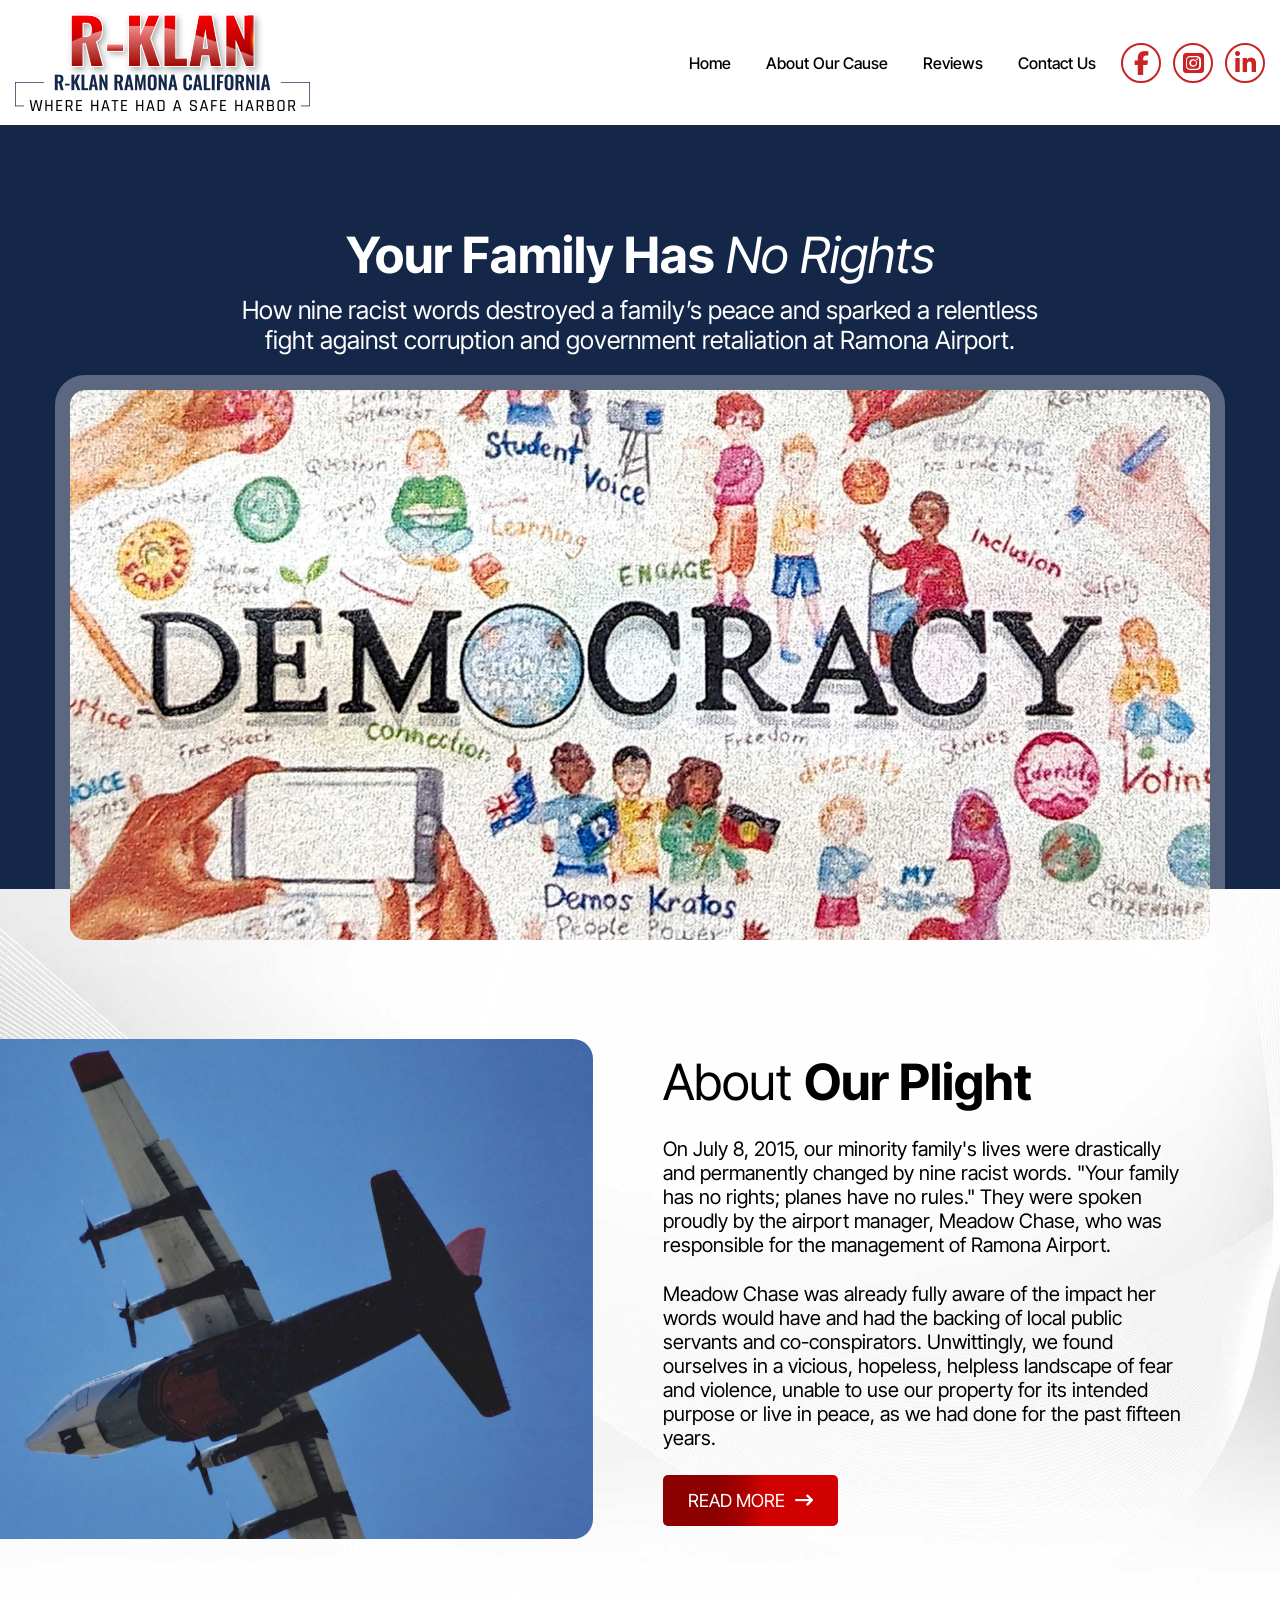
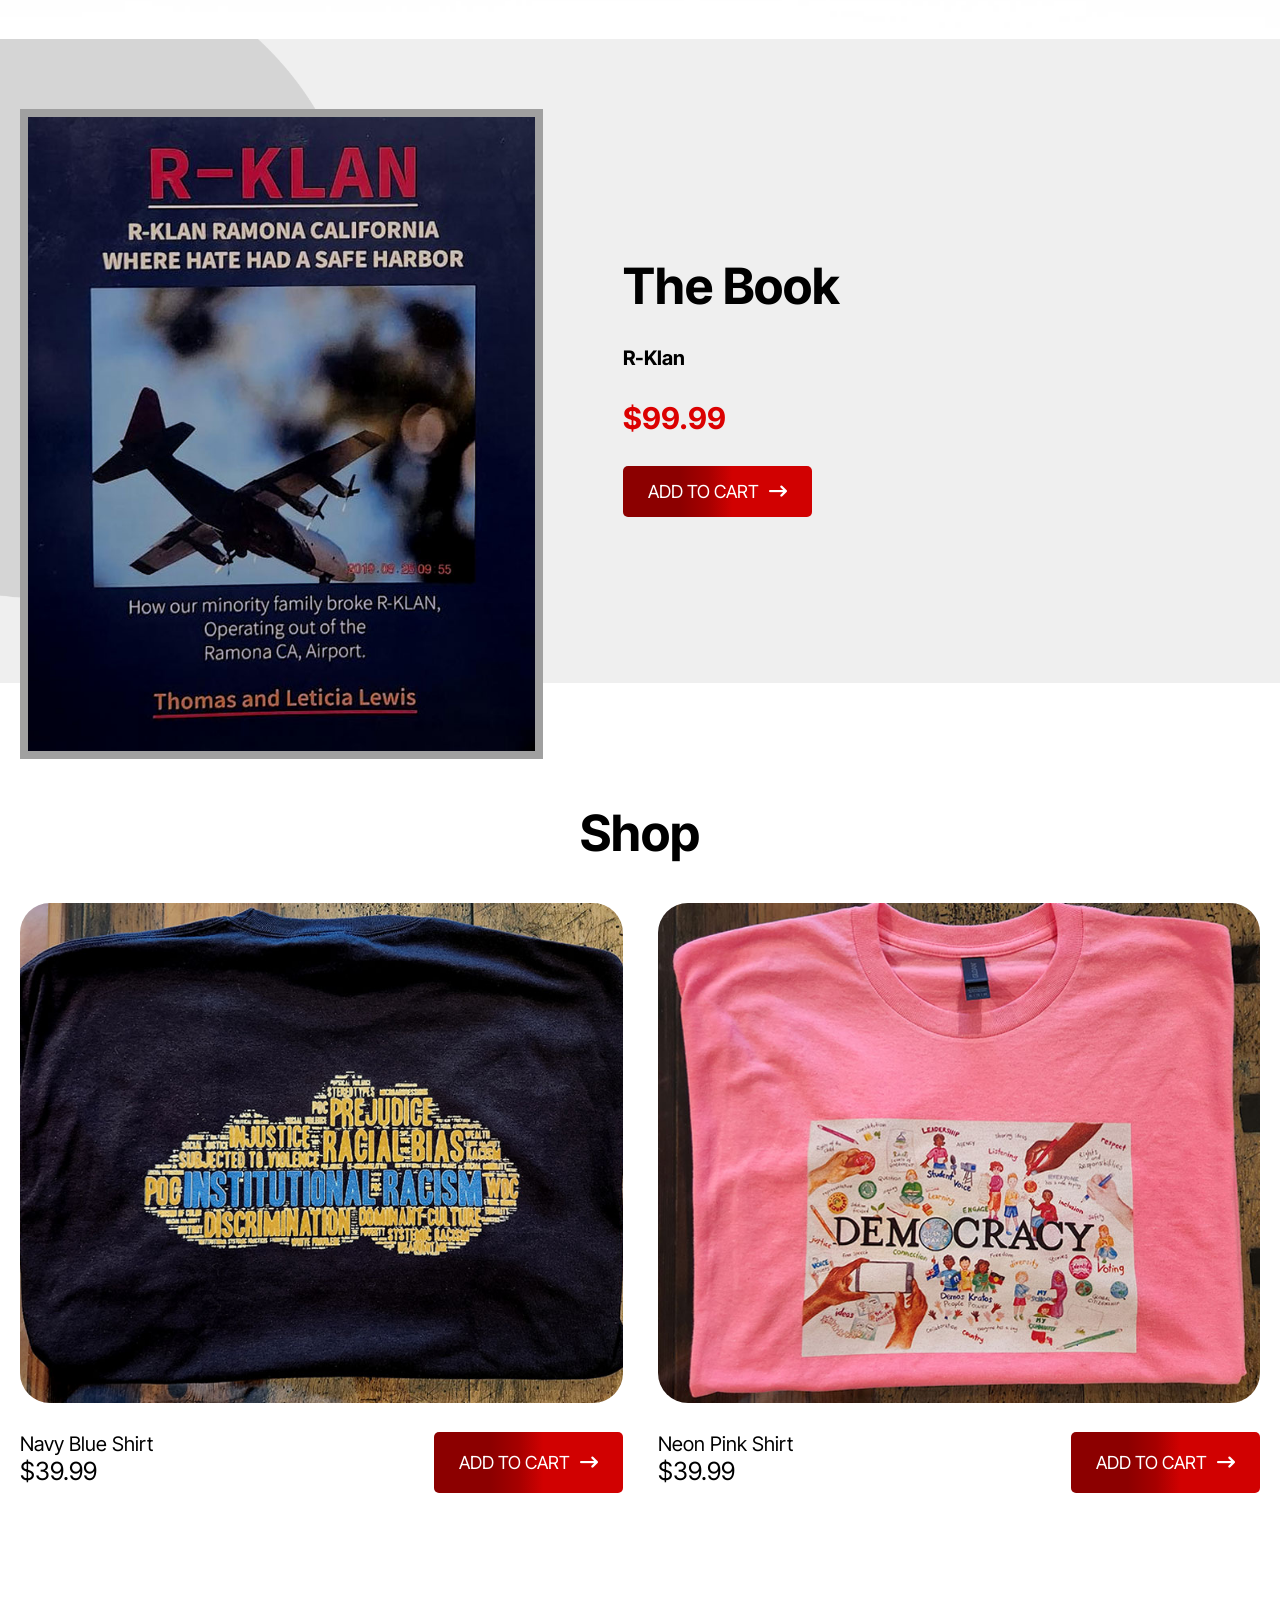
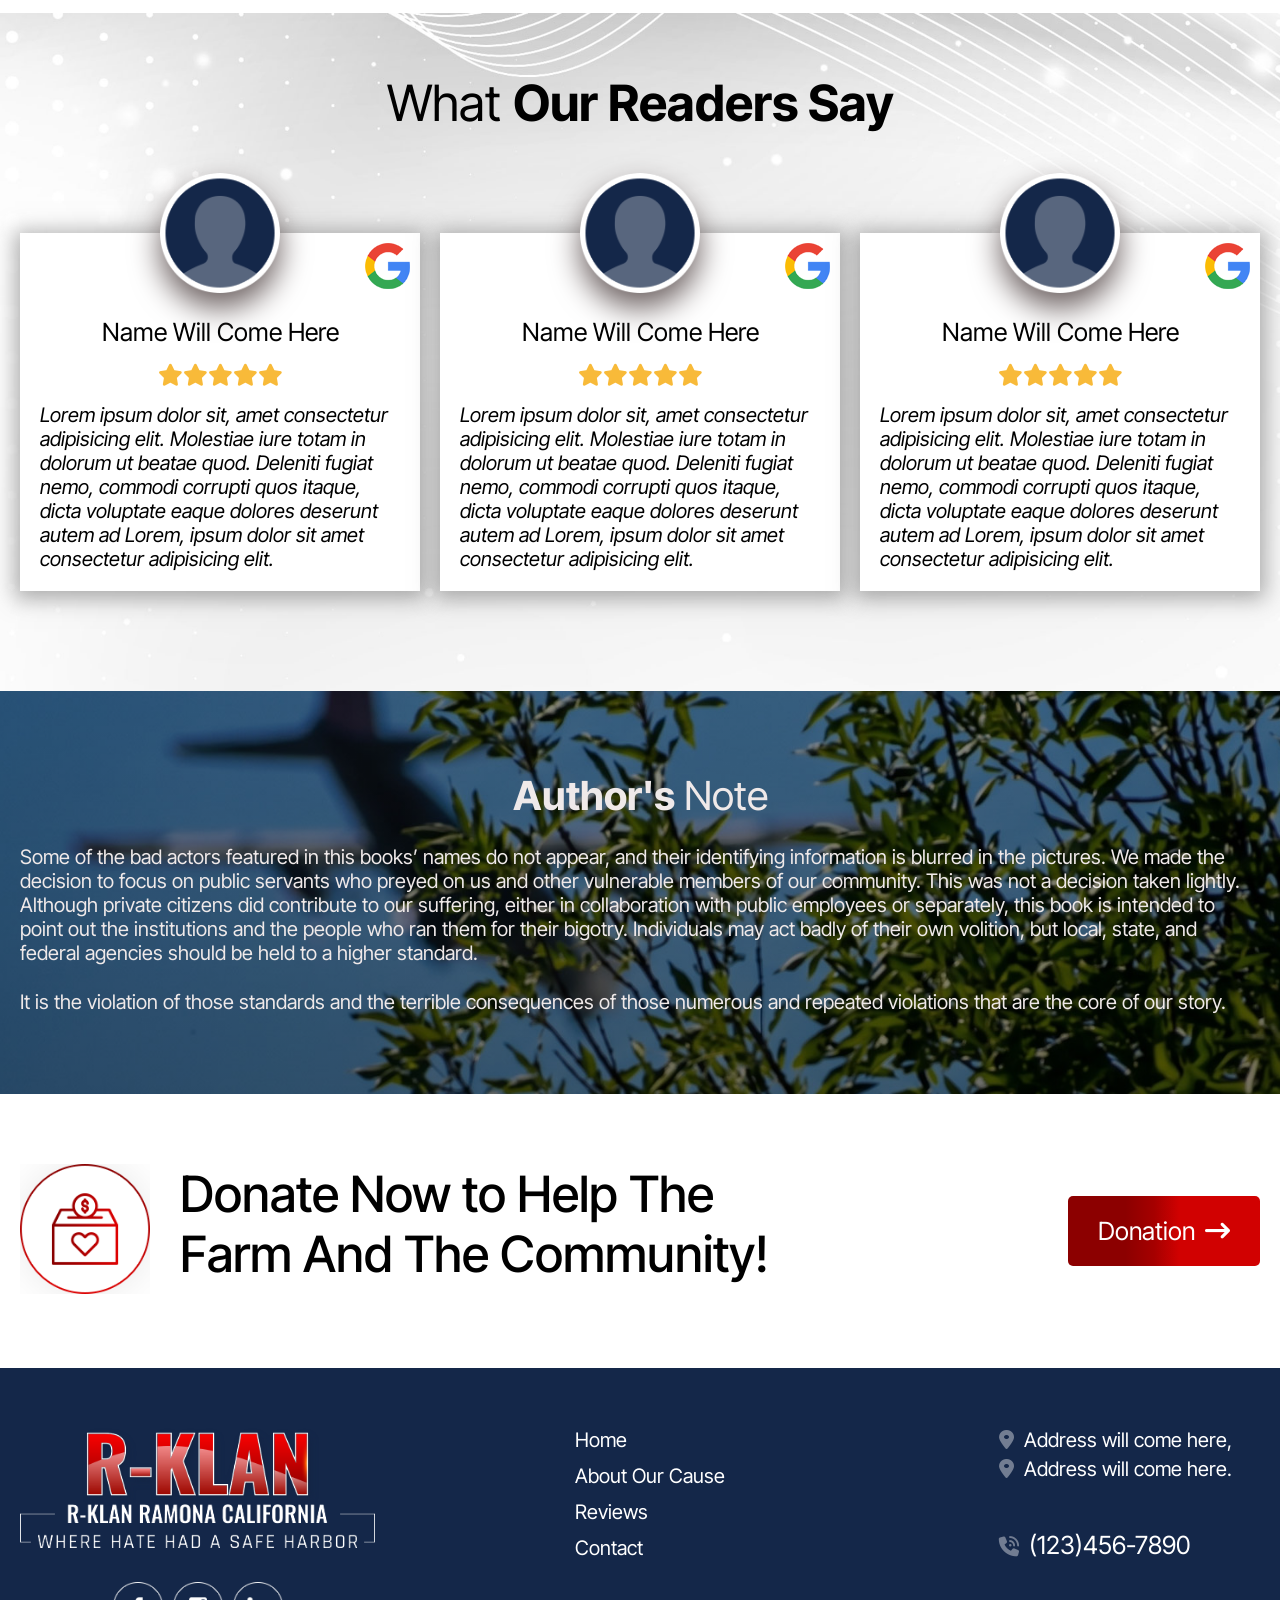
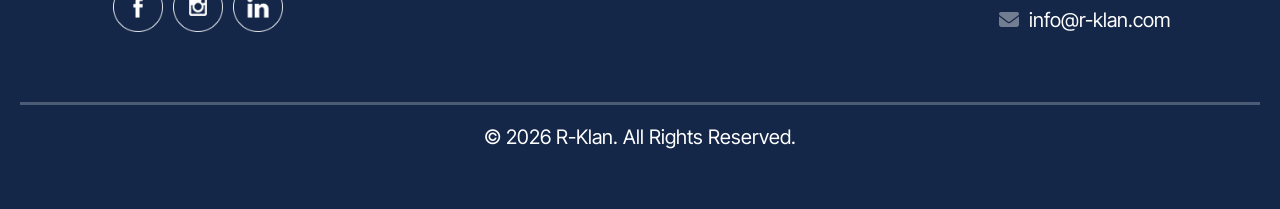
==== commit ffa503bc: "3 2" ====
--- a/index.html
+++ b/index.html
@@ -171,7 +171,6 @@
         <div class="container">
             <h2>What <b>Our Readers Say</b></h2>
             <div class="contents">
-                <div class="responsive">
                     <div class="box">
                         <div class="image">
                             <figure>
@@ -225,7 +224,6 @@
                                     adipisicing elit.</i></p>
                         </div>
                     </div>
-                </div>
 
                 <div class="box">
                     <div class="image">
@@ -311,7 +309,7 @@
                 <div class="content1">
                     <div class="image">
                         <figure>
-                            <img src="image/home/foot-logo.png" alt="logo" class="logo">
+                            <a href="index.html"><img src="image/home/foot-logo.png" alt="logo" class="logo"></a>
                         </figure>
                         <figure>
                             <div class="icon">
@@ -324,10 +322,10 @@
                 </div>
                 <div class="content2">
                     <ul>
-                        <li><a href="#">Home</a></li>
-                        <li><a href="#">About Our Cause</a></li>
-                        <li><a href="#">Reviews</a></li>
-                        <li><a href="#">Contact</a></li>
+                        <li><a href="index.html">Home</a></li>
+                        <li><a href="about.html">About Our Cause</a></li>
+                        <li><a href="reviews.html">Reviews</a></li>
+                        <li><a href="contact.html">Contact</a></li>
                     </ul>
                 </div>
                 <div class="content3">
--- a/css/style.css
+++ b/css/style.css
@@ -60,76 +60,88 @@
       rgba(166, 0, 0, 1) 45%);
 }
 
-#nav-bar{
-     display: flex;
-    justify-content: center;
-    width: 100%;
-    padding: 10px 15px;
-    background-color: #fff;
-    /* position: fixed;
+#nav-bar {
+  display: flex;
+  justify-content: center;
+  width: 100%;
+  padding: 10px 15px;
+  background-color: #fff;
+  /* position: fixed;
     z-index: 3; */
 }
-#nav-bar .container{
+
+#nav-bar .container {
   flex-direction: row;
   justify-content: space-between;
 }
-#nav-bar .content{
-    display: flex;
-    justify-content: space-between;
-    align-items: center;
-}
-#nav-bar .said{
-    display: flex;
-    justify-content: space-between;
-    align-items: center;
-    column-gap: 25px;
-}
-#nav-bar .icon{
-    display: flex;
-    font-size: 25px;
-    column-gap: 12px;
-}
-#nav-bar .img{
-    max-width: 100px;
-}
+
+#nav-bar .content {
+  display: flex;
+  justify-content: space-between;
+  align-items: center;
+}
+
+#nav-bar .said {
+  display: flex;
+  justify-content: space-between;
+  align-items: center;
+  column-gap: 25px;
+}
+
+#nav-bar .icon {
+  display: flex;
+  font-size: 25px;
+  column-gap: 12px;
+}
+
+#nav-bar .img {
+  max-width: 100px;
+}
+
 #nav-bar ul {
-    display: flex;
-    column-gap: 35px;
-}
-#nav-bar .text li{
-    list-style: none;
-    
-}
-#nav-bar li a{
-    color: #000;
-    font-weight: 500;
-    text-decoration: none;
-}
-#nav-bar .icon-1{
-    max-width: 60px;
-    color: #db0101;
-    display: flex;
-}
-
-.fa-brands{
-    color: #c82424;
-    border-radius: 50%;
-    font-size: 24px;
-    display: flex !important;
-    justify-content: center;
-    align-items: center;
-    width: 40px;
-    height: 40px;
-    border: 2px solid;
-    aspect-ratio: 1/1;
-}
-#nav-bar li a:hover{
-    color: #f00000;
-}
+  display: flex;
+  column-gap: 35px;
+}
+
+#nav-bar .text li {
+  list-style: none;
+
+}
+
+#nav-bar li a {
+  color: #000;
+  font-weight: 500;
+  text-decoration: none;
+}
+
+#nav-bar .icon-1 {
+  max-width: 60px;
+  color: #db0101;
+  display: flex;
+}
+
+.fa-brands {
+  color: #c82424;
+  border-radius: 50%;
+  font-size: 24px;
+  display: flex !important;
+  justify-content: center;
+  align-items: center;
+  width: 40px;
+  height: 40px;
+  border: 2px solid;
+  aspect-ratio: 1/1;
+}
+
+#nav-bar li a:hover {
+  color: #f00000;
+}
+
 .fa-brands:hover {
-    color: white;
-    background-color:  #f00000;
-}
+  color: white;
+  background-color: #f00000;
+}
+
 /* Nav-Bar */
 
 /* democracy */
@@ -387,10 +399,10 @@
   row-gap: 100px;
 }
 
-#review .contents {
+ #review .contents {
   display: flex;
   column-gap: 20px;
-}
+} 
 
 #review .contents .image {
   display: flex;
@@ -414,13 +426,13 @@
   font-size: 22px;
 }
 
-.contents .box {
+ .contents .box {
   background-color: white;
   position: relative;
   display: flex;
   flex-direction: column;
   box-shadow: 0px 3px 20px 5px rgba(94, 94, 94, 0.5);
-}
+} 
 
 #review .contents .image img {
   margin-top: -60px;
@@ -779,7 +791,7 @@
 
 }
 
-#reviews .image {
+#reviews .image { 
   max-width: 100px;
   filter: drop-shadow(0px 29px 14px #d7cbcb);
 }
@@ -807,57 +819,68 @@
 
 /* testimonial */
 
-#contact{
-    display: flex;
-    justify-content: center;
-    background-color: white;
-    width: 100%;
-    padding: 200px 15px 100px ;
-}
-#contact .image{
-   background-image: url('../image/home/flight.jpg');
-    background-size: cover;
-    background-position: center left;
-    height: auto;
-    min-height: 560px;
-    width: 100%;
-    border-radius: 20px 20px 20px 20px; 
-}
-#contact .container{
-    display: flex;
-    justify-content: center;
-    column-gap: 30px;
-}
-
-.text{
-    width: 100%;
-}
-form .f-text{
-    display: flex;
-    flex-direction: column;
-    justify-content: center;
-}
-form .f-text{
-    display: flex;
-    flex-direction: column;
-    row-gap: 15px;
-    margin-top: 10px;
-}
-.cell-0{
-    width: 100%;
-    padding: 20px;
-    border-radius: 5px;
-    border: 1px solid #e3e3e3;
-    box-shadow: 0px 17px 38px -11px rgba(0,0,0,0.1);
-    font-size: 18px;
-
-}
-.cell-1{
-    width: 100%;
-    font-size: 25px;
-    padding: 18px;
-    border-radius: 5px;
-    border: 1px solid #e3e3e3;
-    background: linear-gradient(90deg, rgba(151, 0, 0, 1) 26%, rgba(230, 0, 0, 1) 66%);
-    color: white;
-}+/* contact */
+#contact {
+  display: flex;
+  justify-content: center;
+  background-color: white;
+  width: 100%;
+  padding: 150px 15px 100px;
+}
+
+#contact .flight {
+  background-image: url('../Image/home/flight.jpg');
+  background-size: cover;
+  background-position: center left;
+  height: auto;
+  min-height: 560px;
+  width: 100%;
+  border-radius: 20px 20px 20px 20px;
+}
+
+#contact .container {
+  column-gap: 30px;
+  flex-direction: row;
+}
+#contact .text h2{
+  font-size: 35px;
+}
+
+.text {
+  width: 100%;
+}
+
+form .f-text {
+  display: flex;
+  flex-direction: column;
+  justify-content: center;
+}
+
+form .f-text {
+  display: flex;
+  flex-direction: column;
+  row-gap: 15px;
+  margin-top: 10px;
+}
+
+.cell-0 {
+  width: 100%;
+  padding: 20px;
+  border-radius: 5px;
+  border: 1px solid #e3e3e3;
+  box-shadow: 0px 17px 38px -11px rgba(0, 0, 0, 0.1);
+  font-size: 18px;
+
+}
+
+.cell-1 {
+  width: 100%;
+  font-size: 25px;
+  padding: 18px;
+  border-radius: 5px;
+  border: 1px solid #e3e3e3;
+  background: linear-gradient(90deg, rgba(151, 0, 0, 1) 26%, rgba(230, 0, 0, 1) 66%);
+  color: white;
+}
+
+/* contact */
--- a/css/responsive.css
+++ b/css/responsive.css
@@ -282,7 +282,7 @@
   }
 
   #review .contents {
-    flex-wrap: wrap;
+     flex-wrap: wrap; 
     column-gap: 15px;
     row-gap: 25px;
   }
@@ -311,14 +311,13 @@
 }
 
 @media (max-width: 640px) {
-  .contents .responsive {
+  .contents {
     flex-direction: column;
     row-gap: 40px;
   }
-
   #review .contents .box {
-    flex: calc(50% - 7.5px);
-  }
+   flex: 0 0 calc(50% - 7.5px); 
+  } 
 
   #review .contents {
     row-gap: 30px;
@@ -572,4 +571,44 @@
   }
 }
 
-/* testimonials */+/* testimonials */
+
+/* contact */
+
+@media (max-width:991px) {
+  #contact .text h2{
+  font-size: 30px;
+}
+#contact .container {
+    column-gap: 20px;
+}
+}
+@media (max-width:768px) {
+  #contact .container {
+    flex-direction: column;
+    row-gap: 30px;
+}
+#contact{
+  padding: 100px 15px 60px;
+}
+#contact .flight{
+  min-height: 500px;
+}
+}
+@media (max-width:640px) {
+#contact{
+  padding: 100px 15px 30px;
+}
+#contact .flight{
+  min-height: 450px;
+}
+}
+@media (max-width:480px) {
+#contact{
+  padding: 60px 15px 30px;
+}
+#contact .flight{
+  min-height: 400px;
+}
+}
+/* contact */
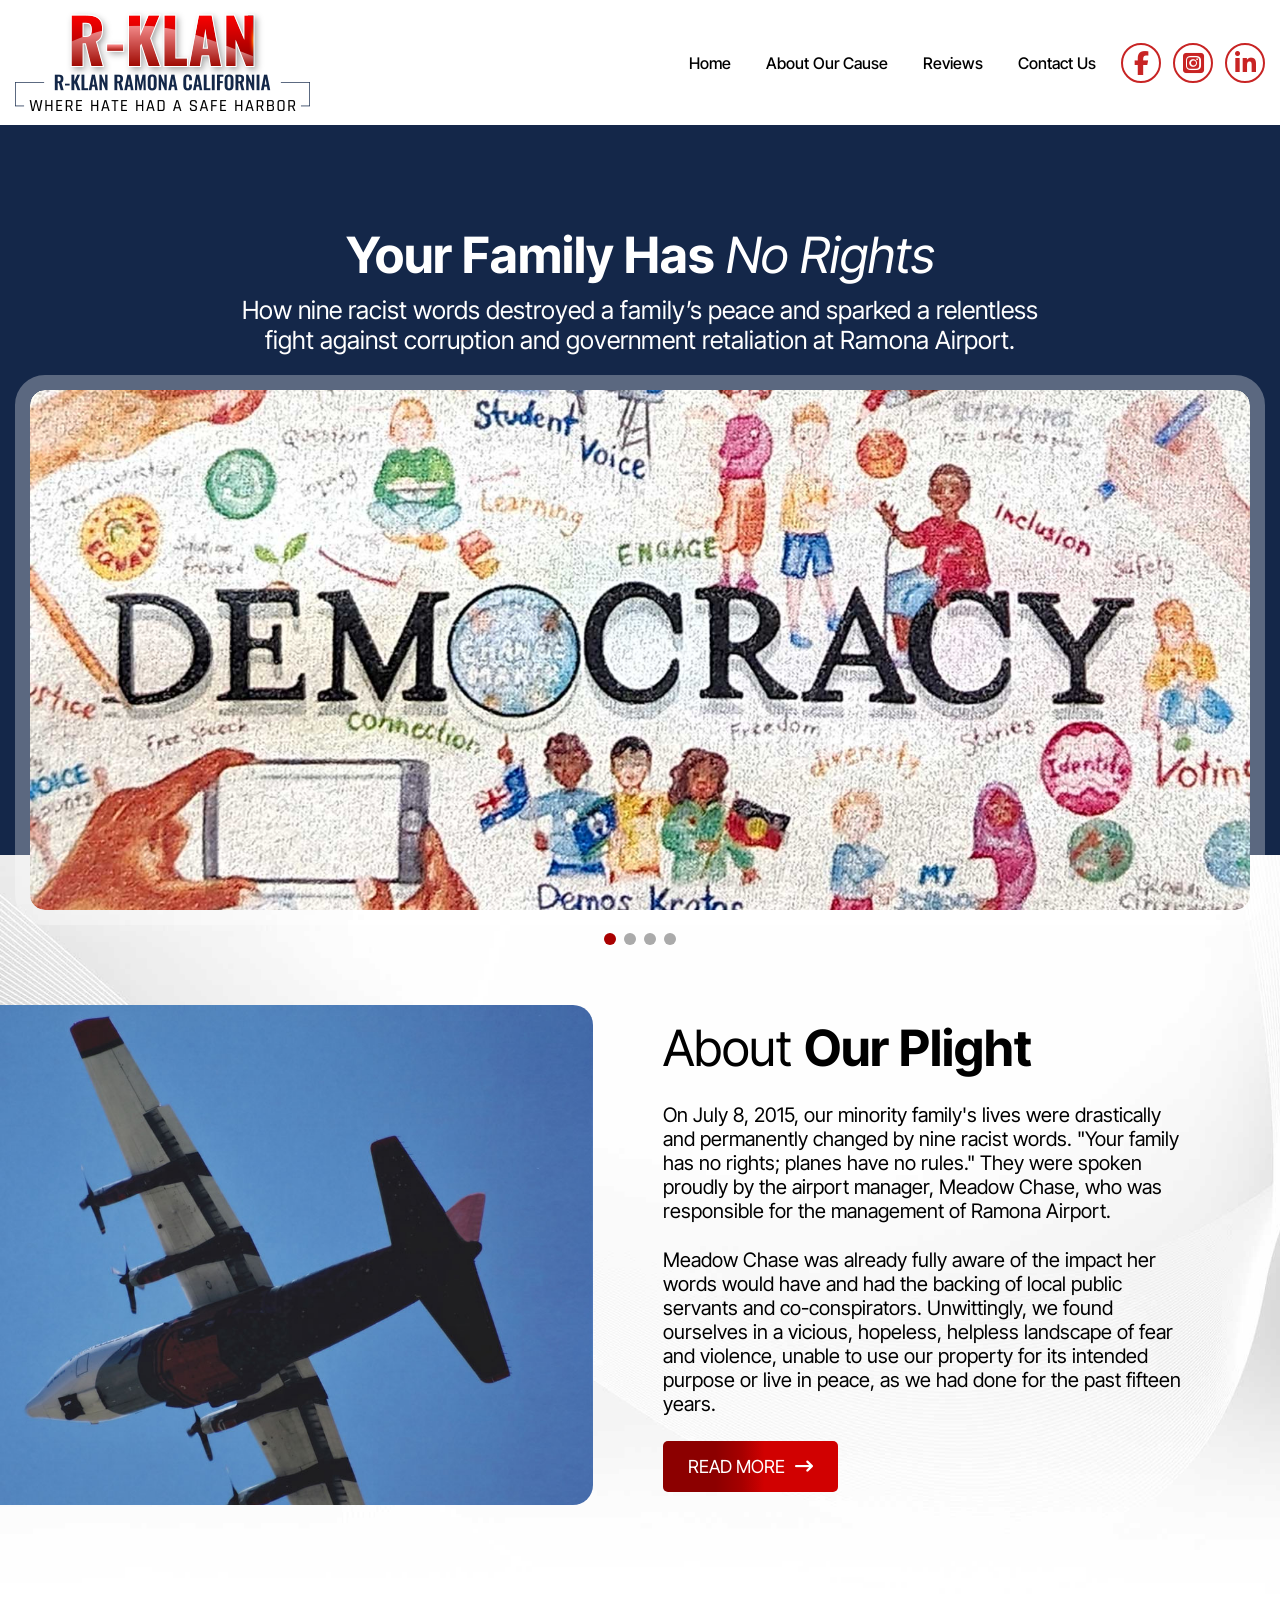
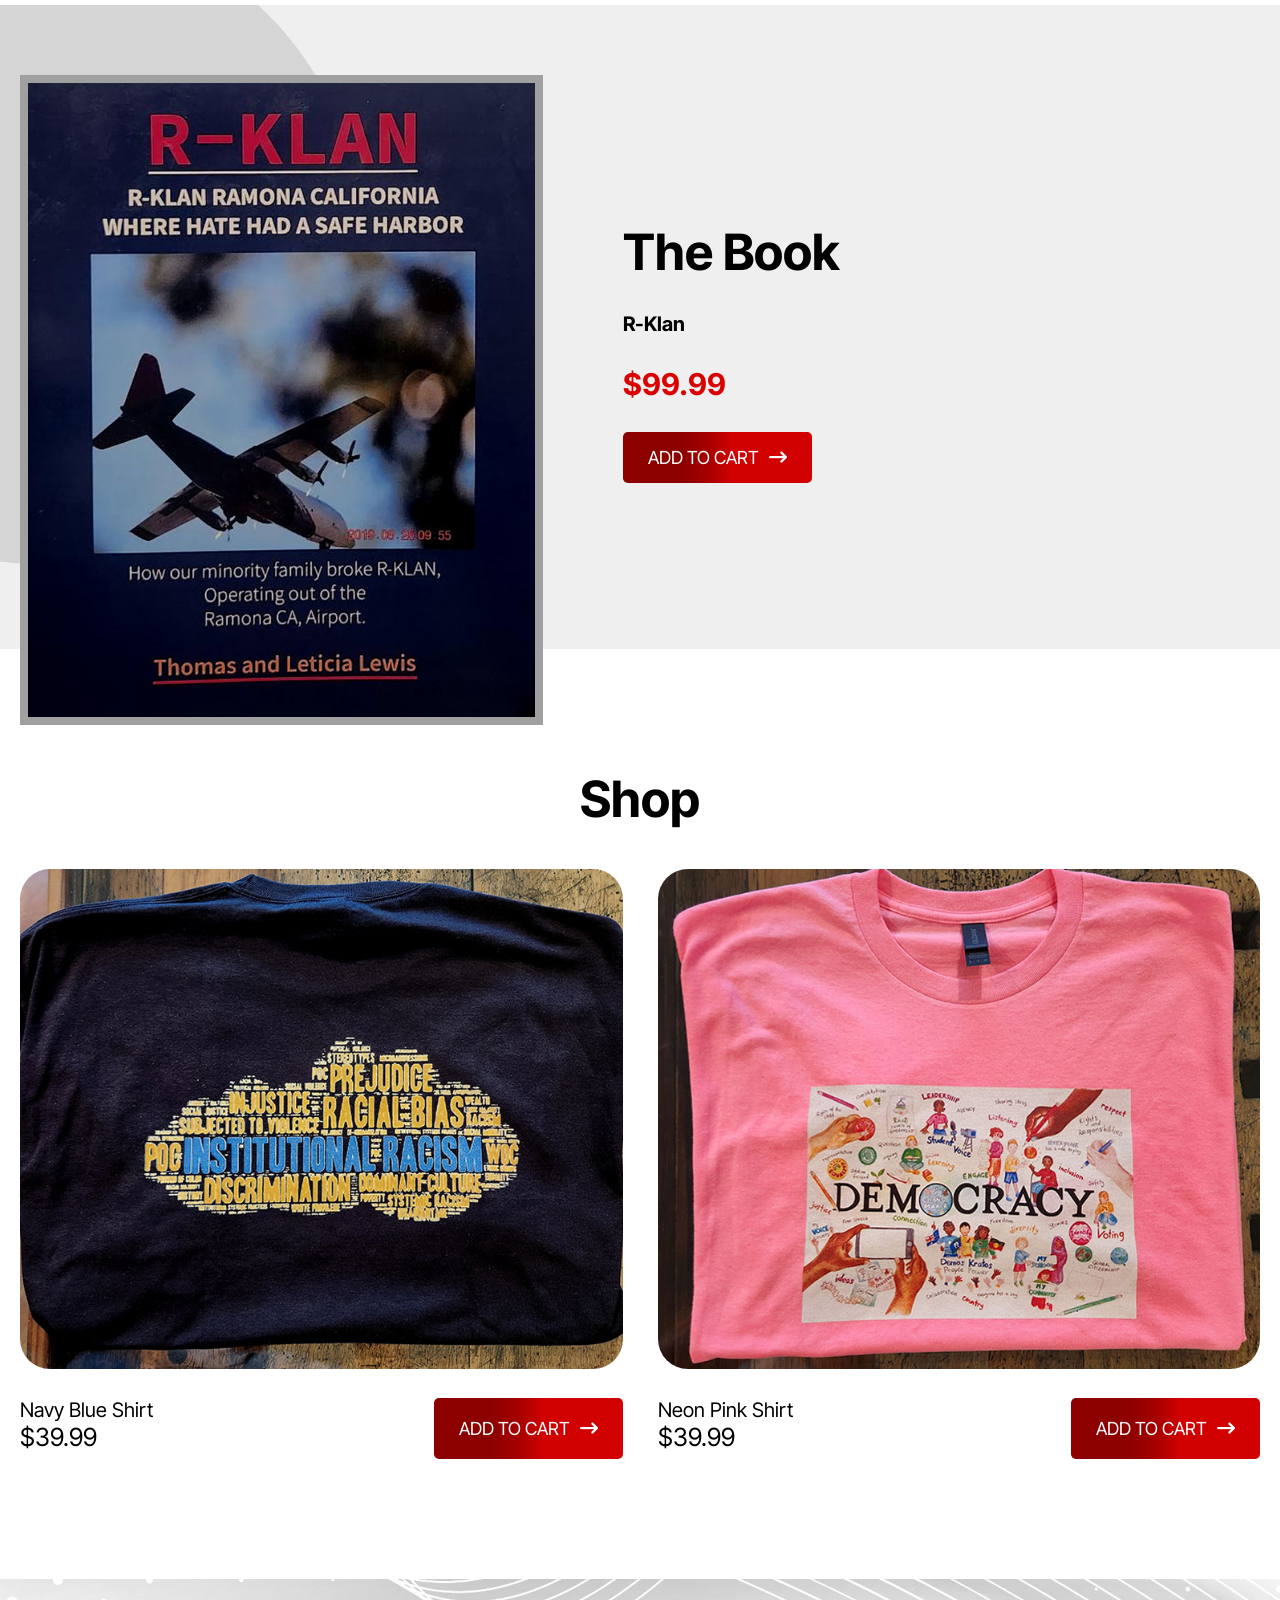
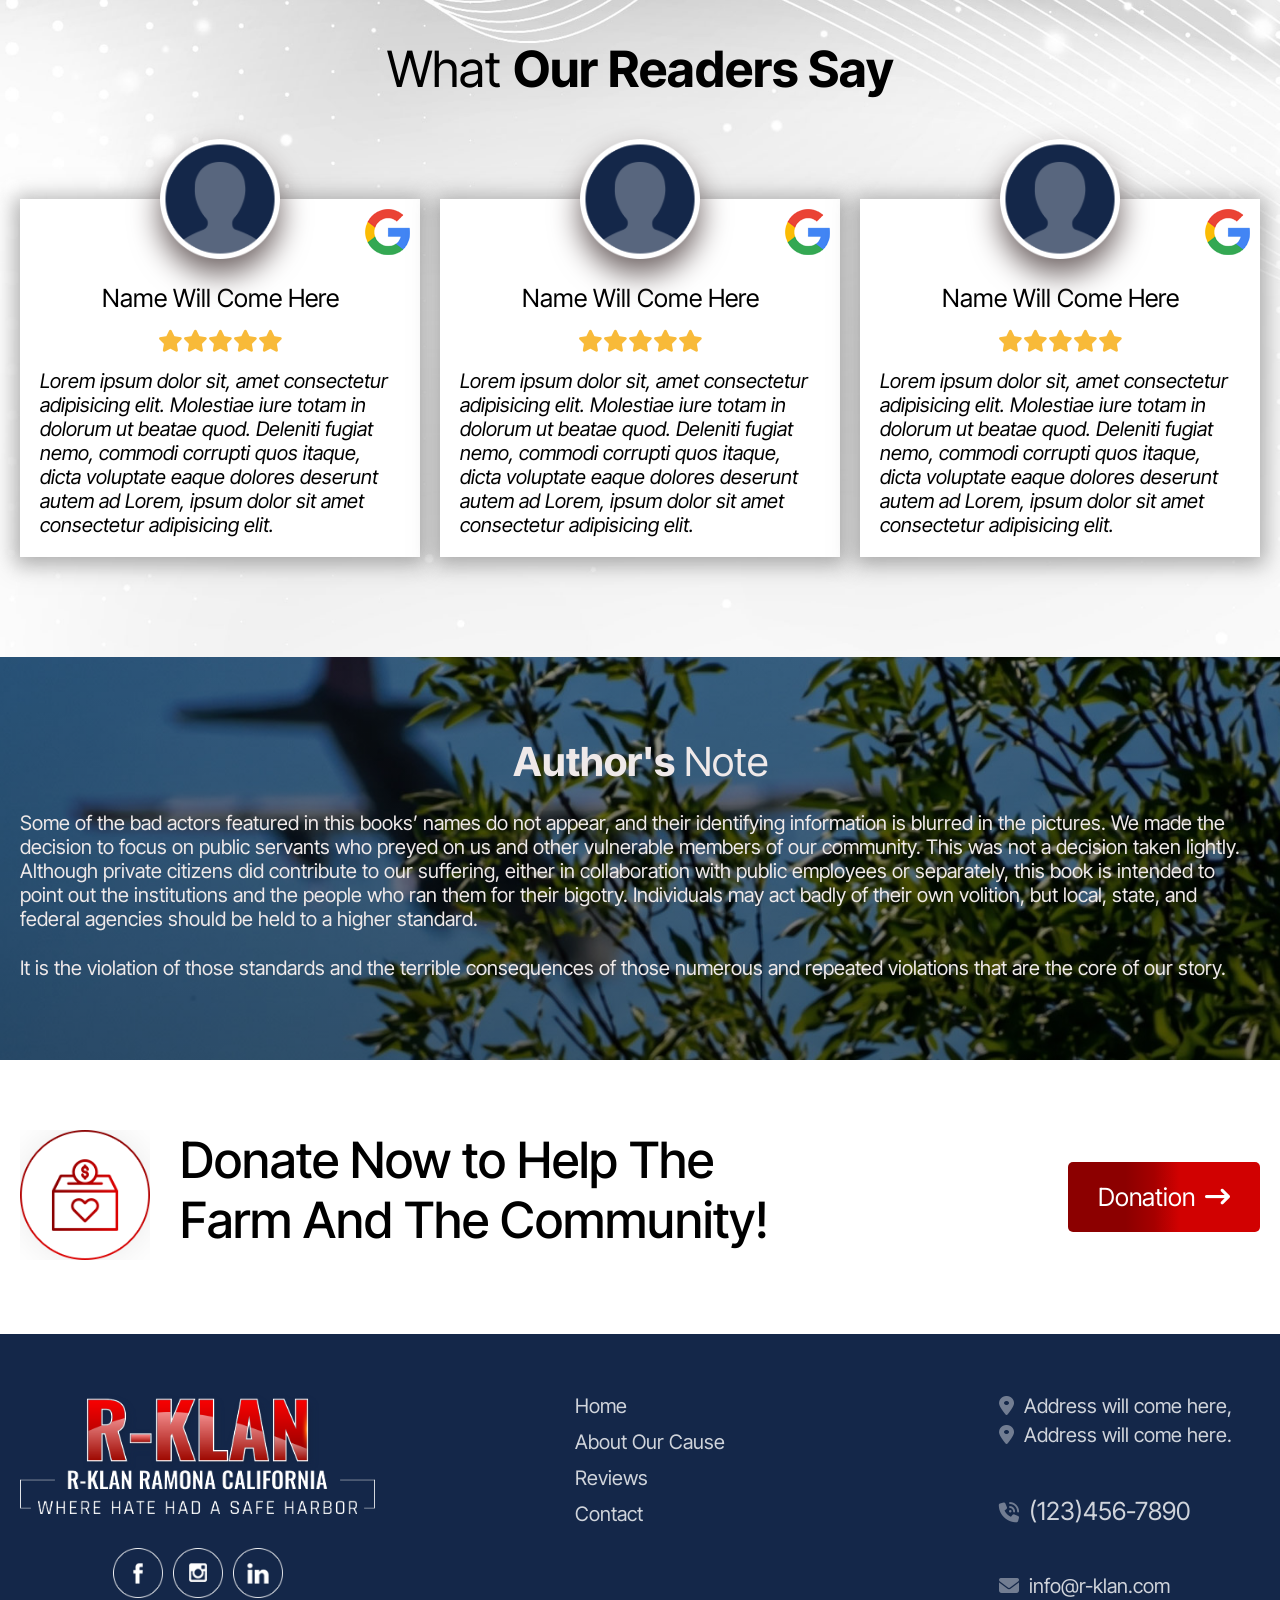
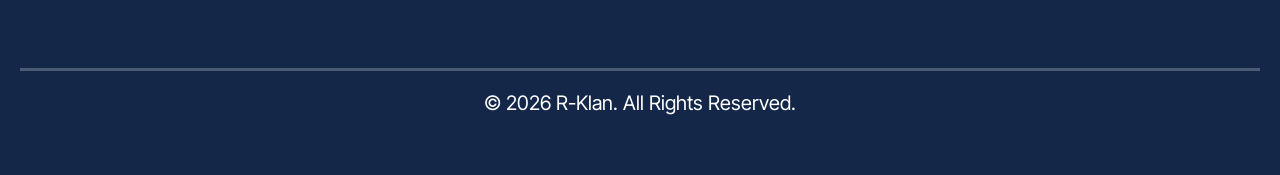
==== commit 60f61fed: "5 8" ====
--- a/index.html
+++ b/index.html
@@ -9,10 +9,34 @@
     <link rel="stylesheet" href="css/responsive.css">
     <link rel="stylesheet" href="https://cdnjs.cloudflare.com/ajax/libs/font-awesome/6.7.2/css/all.min.css">
 </head>
-
+<script>
+
+function showSlide(index) {
+
+    const slides = document.querySelectorAll("#democracy .image");
+    const dots = document.querySelectorAll(".slider-dots .dot");
+
+    // Hide all images
+    slides.forEach(function(slide) {
+        slide.style.display = "none";
+    });
+
+    // Remove active from all dots
+    dots.forEach(function(dot) {
+        dot.classList.remove("active");
+    });
+
+    // Show selected image
+    slides[index].style.display = "block";
+
+    // Make selected dot active
+    dots[index].classList.add("active");
+}
+
+</script>
 <body>
 
-   <!-- Nav-Bar -->
+    <!-- Nav-Bar -->
     <header id="nav-bar">
         <div class="container">
             <div class="logo">
@@ -45,16 +69,53 @@
 
     <section id="democracy">
         <div class="container">
+
             <div class="contents">
                 <h1><b>Your Family Has</b> <i>No Rights</i></h1>
-                <p>How nine racist words destroyed a family’s peace and sparked a relentless fight against corruption
-                    and government retaliation at Ramona Airport.</p>
-            </div>
-            <div class="image">
-                <figure>
-                    <img src="image/home/Democracy.jpg" alt="Democracy">
-                </figure>
-            </div>
+
+                <p>
+                    How nine racist words destroyed a family’s peace and sparked a relentless fight against corruption
+                    and government retaliation at Ramona Airport.
+                </p>
+            </div>
+
+            <div class="images">
+
+    <div class="image">
+        <figure>
+            <img src="image/home/Democracy.jpg" alt="Democracy">
+        </figure>
+    </div>
+
+    <div class="image">
+        <figure>
+            <img src="image/home/imageslider1.jpg" alt="Image 2">
+        </figure>
+    </div>
+
+    <div class="image">
+        <figure>
+            <img src="image/home/imageslider2.jpg" alt="Image 3">
+        </figure>
+    </div>
+
+    <div class="image">
+        <figure>
+            <img src="image/home/imageslider3.jpg" alt="Image 4">
+        </figure>
+    </div>
+
+    <div class="slider-dots">
+        <span class="dot active" onclick="showSlide(0)"></span>
+        <span class="dot" onclick="showSlide(1)"></span>
+        <span class="dot" onclick="showSlide(2)"></span>
+        <span class="dot" onclick="showSlide(3)"></span>
+    </div>
+
+</div>
+
+        </div>
+
         </div>
     </section>
     <!-- democracy  -->
@@ -171,59 +232,59 @@
         <div class="container">
             <h2>What <b>Our Readers Say</b></h2>
             <div class="contents">
-                    <div class="box">
-                        <div class="image">
+                <div class="box">
+                    <div class="image">
+                        <figure>
+                            <img src="image/home/logo.png" alt="logo1">
+                        </figure>
+                    </div>
+                    <div class="text">
+                        <h3>Name Will Come Here</h3>
+                        <div class="icon">
+                            <p><i class="fa-solid fa-star"></i></p>
+                            <p><i class="fa-solid fa-star"></i></p>
+                            <p><i class="fa-solid fa-star"></i></p>
+                            <p><i class="fa-solid fa-star"></i></p>
+                            <p><i class="fa-solid fa-star"></i></p>
+                        </div>
+                        <div class="position">
                             <figure>
-                                <img src="image/home/logo.png" alt="logo1">
+                                <img src="image/home/google.png" alt="google">
                             </figure>
                         </div>
-                        <div class="text">
-                            <h3>Name Will Come Here</h3>
-                            <div class="icon">
-                                <p><i class="fa-solid fa-star"></i></p>
-                                <p><i class="fa-solid fa-star"></i></p>
-                                <p><i class="fa-solid fa-star"></i></p>
-                                <p><i class="fa-solid fa-star"></i></p>
-                                <p><i class="fa-solid fa-star"></i></p>
-                            </div>
-                            <div class="position">
-                                <figure>
-                                    <img src="image/home/google.png" alt="google">
-                                </figure>
-                            </div>
-                            <p><i>Lorem ipsum dolor sit, amet consectetur adipisicing elit. Molestiae iure totam in
-                                    dolorum ut beatae quod. Deleniti fugiat nemo, commodi corrupti quos itaque, dicta
-                                    voluptate eaque dolores deserunt autem ad Lorem, ipsum dolor sit amet consectetur
-                                    adipisicing elit.</i></p>
-                        </div>
-                    </div>
-
-                    <div class="box">
-                        <div class="image">
+                        <p><i>Lorem ipsum dolor sit, amet consectetur adipisicing elit. Molestiae iure totam in
+                                dolorum ut beatae quod. Deleniti fugiat nemo, commodi corrupti quos itaque, dicta
+                                voluptate eaque dolores deserunt autem ad Lorem, ipsum dolor sit amet consectetur
+                                adipisicing elit.</i></p>
+                    </div>
+                </div>
+
+                <div class="box">
+                    <div class="image">
+                        <figure>
+                            <img src="image/home/logo.png" alt="logo1">
+                        </figure>
+                    </div>
+                    <div class="text">
+                        <h3>Name Will Come Here</h3>
+                        <div class="icon">
+                            <p><i class="fa-solid fa-star"></i></p>
+                            <p><i class="fa-solid fa-star"></i></p>
+                            <p><i class="fa-solid fa-star"></i></p>
+                            <p><i class="fa-solid fa-star"></i></p>
+                            <p><i class="fa-solid fa-star"></i></p>
+                        </div>
+                        <div class="position">
                             <figure>
-                                <img src="image/home/logo.png" alt="logo1">
+                                <img src="image/home/google.png" alt="google">
                             </figure>
                         </div>
-                        <div class="text">
-                            <h3>Name Will Come Here</h3>
-                            <div class="icon">
-                                <p><i class="fa-solid fa-star"></i></p>
-                                <p><i class="fa-solid fa-star"></i></p>
-                                <p><i class="fa-solid fa-star"></i></p>
-                                <p><i class="fa-solid fa-star"></i></p>
-                                <p><i class="fa-solid fa-star"></i></p>
-                            </div>
-                            <div class="position">
-                                <figure>
-                                    <img src="image/home/google.png" alt="google">
-                                </figure>
-                            </div>
-                            <p><i>Lorem ipsum dolor sit, amet consectetur adipisicing elit. Molestiae iure totam in
-                                    dolorum ut beatae quod. Deleniti fugiat nemo, commodi corrupti quos itaque, dicta
-                                    voluptate eaque dolores deserunt autem ad Lorem, ipsum dolor sit amet consectetur
-                                    adipisicing elit.</i></p>
-                        </div>
-                    </div>
+                        <p><i>Lorem ipsum dolor sit, amet consectetur adipisicing elit. Molestiae iure totam in
+                                dolorum ut beatae quod. Deleniti fugiat nemo, commodi corrupti quos itaque, dicta
+                                voluptate eaque dolores deserunt autem ad Lorem, ipsum dolor sit amet consectetur
+                                adipisicing elit.</i></p>
+                    </div>
+                </div>
 
                 <div class="box">
                     <div class="image">
--- a/css/style.css
+++ b/css/style.css
@@ -147,43 +147,94 @@
 /* democracy */
 
 #democracy {
-  width: 100%;
-  display: flex;
-  justify-content: center;
-  padding: 100px 15px;
-  background-color: #142749;
+    width: 100%;
+    display: flex;
+    justify-content: center;
+    padding: 100px 15px;
+    background-color: #142749;
+    overflow: visible;
 }
 
 #democracy .container {
-  row-gap: 20px;
-}
-
+    display: flex;
+    flex-direction: column;
+    align-items: center;
+    row-gap: 20px;
+    overflow: visible;
+}
 #democracy .contents {
-  display: flex;
-  flex-direction: column;
-  align-items: center;
-  color: white;
-  width: 100%;
-  max-width: 800px;
-  text-align: center;
-  row-gap: 10px;
+    display: flex;
+    flex-direction: column;
+    align-items: center;
+    color: #fff !important;
+    width: 100%;
+    max-width: 800px;
+    text-align: center;
+    row-gap: 10px;
+}
+
+#democracy .contents h1,
+#democracy .contents p {
+    color: #fff !important;
+}
+
+#democracy .images {
+    width: 100%;
+    position: relative;
+    z-index: 10;
 }
 
 #democracy .image {
-  border: 15px solid rgb(255, 255, 255, 0.3);
-  border-radius: 30px;
-  margin-bottom: -170px;
+    width: 100%;
+    height: 550px;
+    border: 15px solid rgba(255, 255, 255, 0.3);
+    border-radius: 30px;
+    margin-bottom: -170px;
+    position: relative;
+    overflow: hidden;
+    z-index: 10;
+}
+
+#democracy .image figure {
+    margin: 0;
+    width: 100%;
+    height: 100%;
 }
 
 #democracy img {
-  width: 100%;
-  height: 550px;
-  object-fit: cover;
-  object-position: center;
-  line-height: 0px;
-  border-radius: 15px;
-  z-index: 3;
-  position: relative;
+    width: 100%;
+    height: 100%;
+    object-fit: cover;
+    object-position: center;
+    display: block;
+    border-radius: 15px;
+}
+
+#democracy .image:not(:first-child) {
+    display: none;
+}
+
+.slider-dots {
+    position: absolute;
+    bottom: -190px;
+    left: 50%;
+    transform: translateX(-50%);
+    display: flex;
+    gap: 8px;
+    z-index: 20;
+}
+
+.dot {
+    width: 12px;
+    height: 12px;
+    border-radius: 50%;
+    background-color: #aaa;
+    opacity: 1;
+    cursor: pointer;
+}
+
+.dot.active {
+    background-color: #a90000;
 }
 
 /* democracy */
@@ -598,7 +649,7 @@
 }
 
 .content2 ul li a {
-  color: white;
+  color: #d0d4db;
   text-decoration: none;
   font-size: 20px;
 }
@@ -617,17 +668,17 @@
 
 .content3 .address p {
   font-size: 20px;
-  color: white;
+  color: #d0d4db;
 }
 
 .content3 h3 {
   font-size: 25px;
-  color: white;
+  color: #d0d4db;
 }
 
 .content3 p {
   font-size: 20px;
-  color: white;
+  color: #d0d4db;
 }
 
 footer .copyright {
@@ -829,7 +880,7 @@
 }
 
 #contact .flight {
-  background-image: url('../Image/home/flight.jpg');
+  background-image: url('../image/home/flight.jpg');
   background-size: cover;
   background-position: center left;
   height: auto;
--- a/css/responsive.css
+++ b/css/responsive.css
@@ -104,24 +104,45 @@
     flex-direction: column;
   }
 
-  #about {
-    padding-top: 100px;
-    padding-bottom: 60px;
-
-  }
-}
-
-@media (max-width: 640px) {
+    #about {
+      padding-top: 150px;
+      padding-bottom: 60px;
+
+    }
+    #about h2{
+      font-size: 45px;
+    }
+}
+
+@media (max-width: 680px) {
   #about .image {
     min-height: 500px;
   }
-}
+  #about {
+      padding-top: 60px;
+      padding-bottom: 60px;
+
+    } 
+    #about h2{
+      font-size: 40px;
+    }
+}
+
 
 @media (max-width: 480px) {
   #about .image {
     min-height: 450px;
   }
-}
+  #about {
+      padding-top: 60px;
+      padding-bottom: 30px;
+}
+#about h2{
+      font-size: 35px;
+    }
+}
+
+
 
 /* about */
 
@@ -308,6 +329,14 @@
   #review .position img {
     height: 35px;
   }
+  #review .contents {
+     flex-wrap: nowrap; 
+    column-gap: 15px;
+    row-gap: 25px;
+  }
+  #review .contents .box {
+    flex: 0 calc(50% - 7.5px);
+  }
 }
 
 @media (max-width: 640px) {
@@ -316,8 +345,8 @@
     row-gap: 40px;
   }
   #review .contents .box {
-   flex: 0 0 calc(50% - 7.5px); 
-  } 
+    flex: 0 calc(50% - 7.5px);
+  }
 
   #review .contents {
     row-gap: 30px;
@@ -332,6 +361,7 @@
   #review h2 {
     font-size: 30px;
   }
+  
 }
 
 /* reviews */
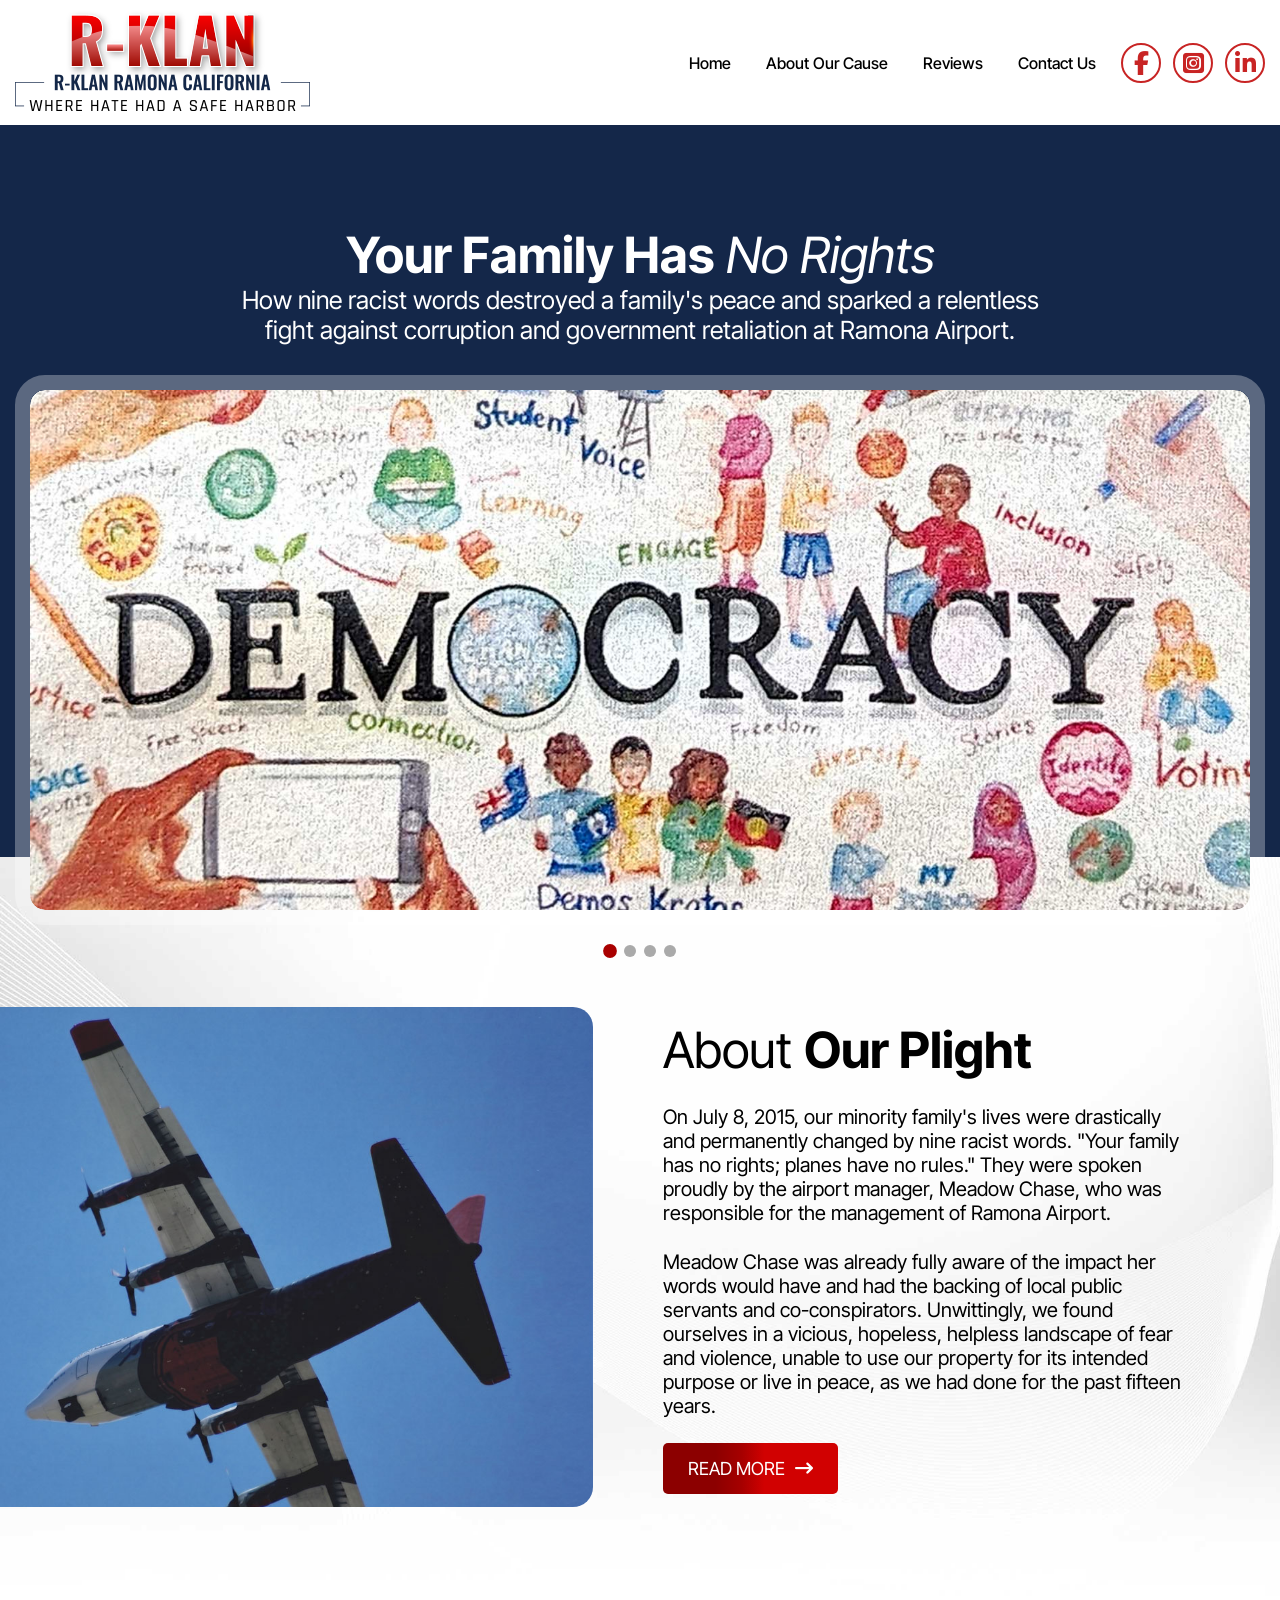
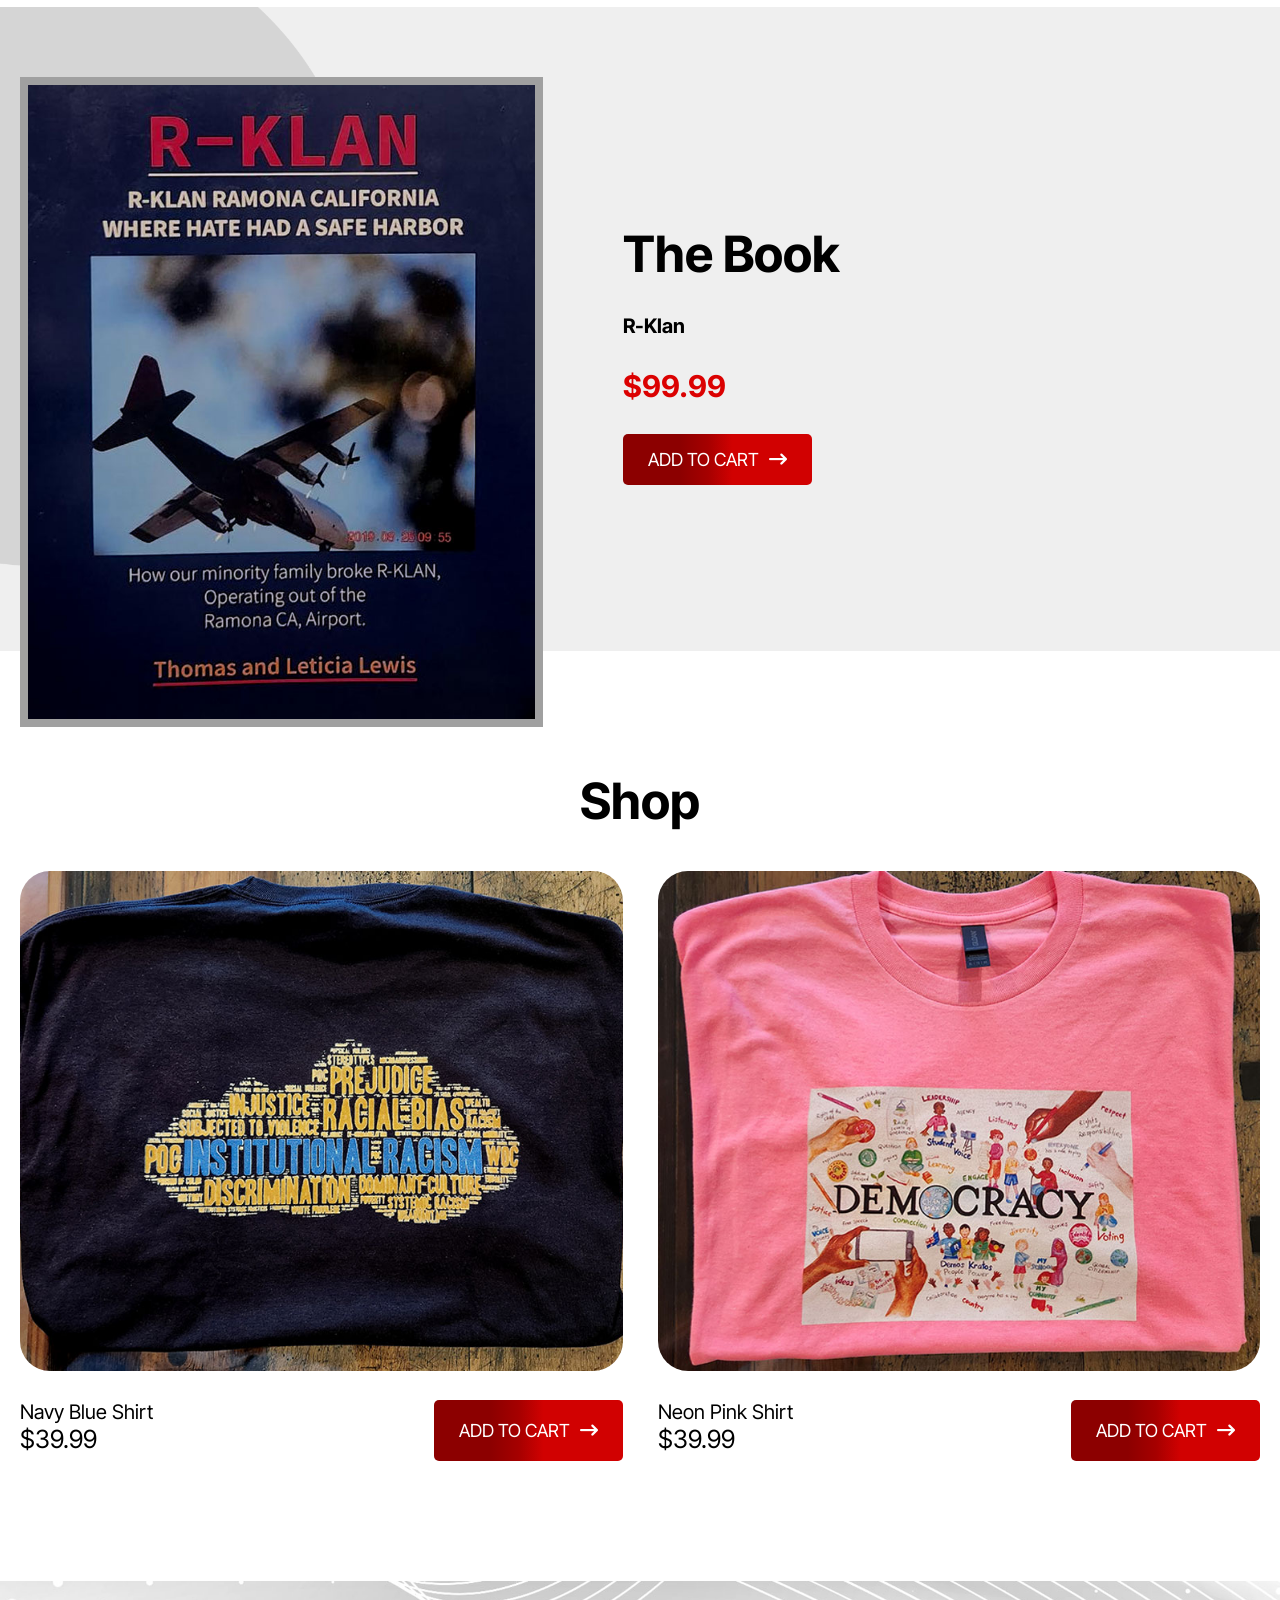
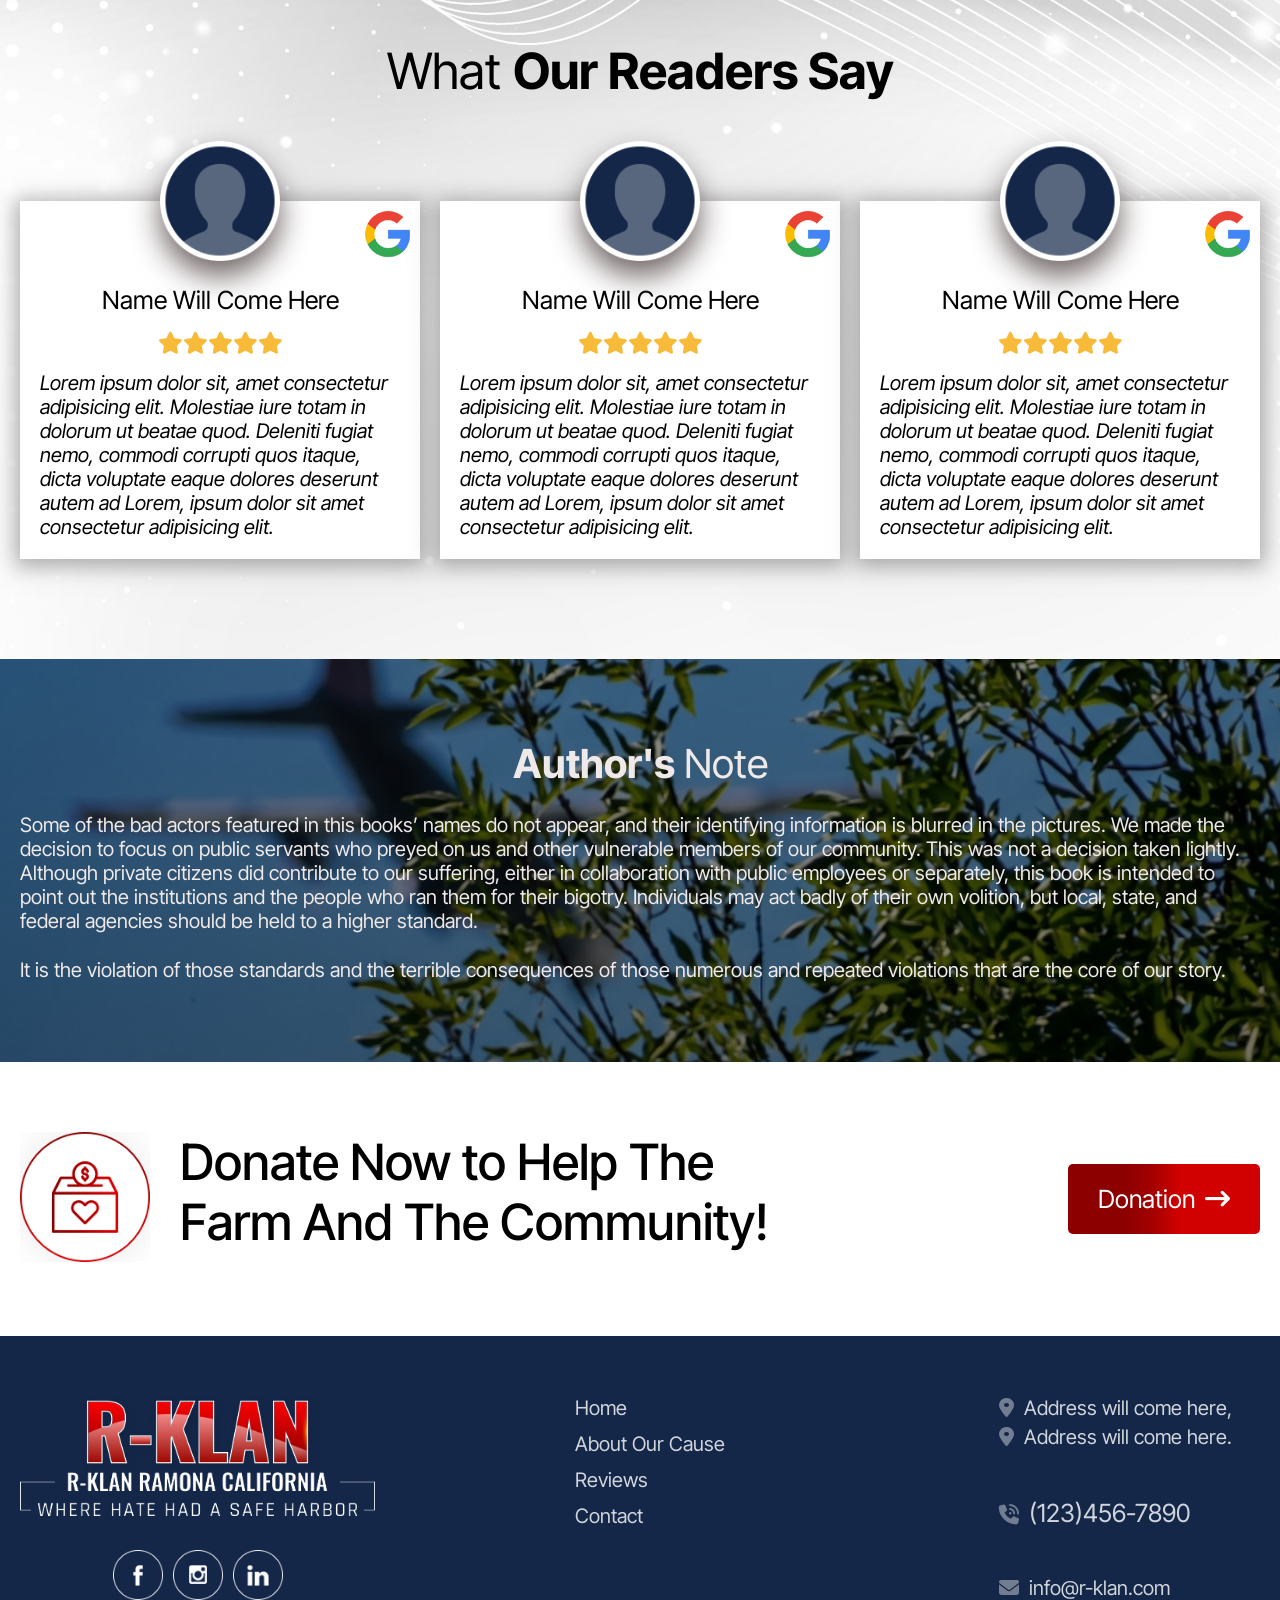
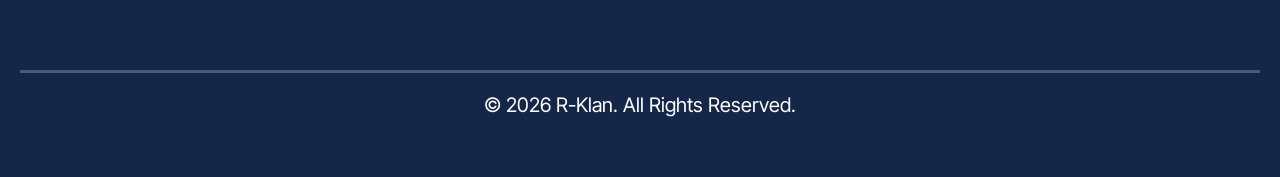
==== commit 625f6030: "9 1" ====
--- a/index.html
+++ b/index.html
@@ -8,32 +8,8 @@
     <link rel="stylesheet" href="css/style.css">
     <link rel="stylesheet" href="css/responsive.css">
     <link rel="stylesheet" href="https://cdnjs.cloudflare.com/ajax/libs/font-awesome/6.7.2/css/all.min.css">
+    <script src="js/script.js" defer></script>
 </head>
-<script>
-
-function showSlide(index) {
-
-    const slides = document.querySelectorAll("#democracy .image");
-    const dots = document.querySelectorAll(".slider-dots .dot");
-
-    // Hide all images
-    slides.forEach(function(slide) {
-        slide.style.display = "none";
-    });
-
-    // Remove active from all dots
-    dots.forEach(function(dot) {
-        dot.classList.remove("active");
-    });
-
-    // Show selected image
-    slides[index].style.display = "block";
-
-    // Make selected dot active
-    dots[index].classList.add("active");
-}
-
-</script>
 <body>
 
     <!-- Nav-Bar -->
@@ -66,58 +42,44 @@
     <!-- Nav-Bar -->
 
     <!-- democracy  -->
-
-    <section id="democracy">
-        <div class="container">
-
-            <div class="contents">
-                <h1><b>Your Family Has</b> <i>No Rights</i></h1>
-
-                <p>
-                    How nine racist words destroyed a family’s peace and sparked a relentless fight against corruption
-                    and government retaliation at Ramona Airport.
-                </p>
-            </div>
-
-            <div class="images">
-
-    <div class="image">
-        <figure>
-            <img src="image/home/Democracy.jpg" alt="Democracy">
-        </figure>
+     <section id="democracy">
+    <div class="container">
+
+        <div class="contents">
+            <h1><b>Your Family Has</b> <i>No Rights</i></h1>
+            <p>
+                How nine racist words destroyed a family's peace and sparked a relentless fight against corruption
+                and government retaliation at Ramona Airport.
+            </p>
+        </div>
+
+        <div class="slider">
+            <div class="images" id="sliderWrapper">
+                <div class="slider-track" id="sliderTrack">
+                    <div class="image">
+                        <figure><img src="image/home/Democracy.jpg" alt="Slide 1" draggable="false"></figure>
+                    </div>
+                    <div class="image">
+                        <figure><img src="image/home/imageslider1.jpg" alt="Slide 2" draggable="false"></figure>
+                    </div>
+                    <div class="image">
+                        <figure><img src="image/home/imageslider2.jpg" alt="Slide 3" draggable="false"></figure>
+                    </div>
+                    <div class="image">
+                        <figure><img src="image/home/imageslider3.jpg" alt="Slide 4" draggable="false"></figure>
+                    </div>
+                </div>
+            </div>
+
+            <div class="slider-dots" id="sliderDots">
+                <button class="dot active" data-index="0" aria-label="Go to slide 1"></button>
+                <button class="dot" data-index="1" aria-label="Go to slide 2"></button>
+                <button class="dot" data-index="2" aria-label="Go to slide 3"></button>
+                <button class="dot" data-index="3" aria-label="Go to slide 4"></button>
+            </div>
+        </div>
     </div>
-
-    <div class="image">
-        <figure>
-            <img src="image/home/imageslider1.jpg" alt="Image 2">
-        </figure>
-    </div>
-
-    <div class="image">
-        <figure>
-            <img src="image/home/imageslider2.jpg" alt="Image 3">
-        </figure>
-    </div>
-
-    <div class="image">
-        <figure>
-            <img src="image/home/imageslider3.jpg" alt="Image 4">
-        </figure>
-    </div>
-
-    <div class="slider-dots">
-        <span class="dot active" onclick="showSlide(0)"></span>
-        <span class="dot" onclick="showSlide(1)"></span>
-        <span class="dot" onclick="showSlide(2)"></span>
-        <span class="dot" onclick="showSlide(3)"></span>
-    </div>
-
-</div>
-
-        </div>
-
-        </div>
-    </section>
+</section>
     <!-- democracy  -->
 
     <!-- about -->
--- a/css/style.css
+++ b/css/style.css
@@ -145,62 +145,32 @@
 /* Nav-Bar */
 
 /* democracy */
-
-#democracy {
-    width: 100%;
-    display: flex;
-    justify-content: center;
-    padding: 100px 15px;
+#democracy{
+  width: 100%;
+  display: flex;
+  justify-content: center;
+  padding: 100px 15px;
     background-color: #142749;
-    overflow: visible;
-}
-
-#democracy .container {
-    display: flex;
-    flex-direction: column;
-    align-items: center;
-    row-gap: 20px;
-    overflow: visible;
-}
-#democracy .contents {
-    display: flex;
-    flex-direction: column;
-    align-items: center;
-    color: #fff !important;
-    width: 100%;
-    max-width: 800px;
-    text-align: center;
-    row-gap: 10px;
-}
-
+}
+#democracy .container{
+  row-gap: 30px;
+  margin-bottom: -200px;
+  z-index: 3;
+}
 #democracy .contents h1,
 #democracy .contents p {
     color: #fff !important;
 }
-
-#democracy .images {
-    width: 100%;
-    position: relative;
-    z-index: 10;
-}
-
 #democracy .image {
     width: 100%;
-    height: 550px;
-    border: 15px solid rgba(255, 255, 255, 0.3);
+    height: auto;
+    /* border: 15px solid rgba(255, 255, 255, 0.3); */
     border-radius: 30px;
     margin-bottom: -170px;
     position: relative;
     overflow: hidden;
     z-index: 10;
 }
-
-#democracy .image figure {
-    margin: 0;
-    width: 100%;
-    height: 100%;
-}
-
 #democracy img {
     width: 100%;
     height: 100%;
@@ -210,32 +180,99 @@
     border-radius: 15px;
 }
 
-#democracy .image:not(:first-child) {
-    display: none;
-}
-
-.slider-dots {
-    position: absolute;
-    bottom: -190px;
-    left: 50%;
-    transform: translateX(-50%);
+#democracy .contents{
     display: flex;
-    gap: 8px;
-    z-index: 20;
-}
-
-.dot {
-    width: 12px;
-    height: 12px;
-    border-radius: 50%;
-    background-color: #aaa;
-    opacity: 1;
-    cursor: pointer;
-}
-
-.dot.active {
-    background-color: #a90000;
-}
+    flex-direction: column;
+    align-items: center;
+    text-align: center;
+    width: 100%;
+    max-width: 800px;
+}
+#democracy .slider {
+      width: 100%;
+      position: relative;
+  }
+
+  #democracy .images {
+      width: 100%;
+      height: 550px;
+      position: relative;
+      overflow: hidden;
+      border: 15px solid rgba(255, 255, 255, 0.3);
+      border-radius: 30px;
+      cursor: grab;
+  }
+
+  #democracy .images.dragging {
+      cursor: grabbing;
+  }
+
+  /* Track holds all slides in a row; sliding = moving this element */
+  #democracy .slider-track {
+      display: flex;
+      width: 100%;
+      height: 100%;
+      transition: transform 0.5s cubic-bezier(.4,0,.2,1);
+      will-change: transform;
+  }
+
+  #democracy .slider-track.no-transition {
+      transition: none;
+  }
+
+  #democracy .image {
+      flex: 0 0 100%;
+      width: 100%;
+      height: 100%;
+      position: relative;
+      overflow: hidden;
+          border-radius: 15px;
+
+  }
+
+  #democracy .image figure {
+      margin: 0;
+      width: 100%;
+      height: 100%;
+  }
+
+  #democracy .image img {
+      width: 100%;
+      height: 100%;
+      object-fit: cover;
+      object-position: center;
+      display: block;
+      user-select: none;
+      -webkit-user-drag: none;
+      pointer-events: none;
+  }
+
+  .slider-dots {
+      margin-top: 20px;
+      display: flex;
+      justify-content: center;
+      gap: 8px;
+  }
+
+  .dot {
+      width: 12px;
+      height: 12px;
+      border-radius: 50%;
+      background-color: #aaa;
+      cursor: pointer;
+      border: none;
+      padding: 0;
+      transition: background-color 0.25s ease, transform 0.25s ease;
+  }
+
+  .dot:hover { background-color: #c94b4b; }
+
+  .dot.active {
+      background-color: #a90000;
+      transform: scale(1.15);
+  }
+
+ 
 
 /* democracy */
 
--- a/css/responsive.css
+++ b/css/responsive.css
@@ -12,6 +12,29 @@
   #democracy {
     padding: 60px 15px;
   }
+
+  #democracy .images {
+    height: 500px;
+  }
+  #democracy .contents{
+    max-width: 650px;
+  }
+  #democracy .contents h1{
+    font-size: 40px;
+  }
+  #democracy .contents p{
+    font-size: 20px;
+  }
+}
+@media (max-width:991px) {
+   #democracy .images {
+    height: 460px;
+  }
+}
+@media (max-width:768px) {
+  #democracy .images {
+    height: 400px;
+  }
 }
 
 @media (max-width: 700px) {
@@ -25,6 +48,11 @@
 
   #democracy .image {
     margin-bottom: -100px;
+  }
+}
+@media (max-width:640px) {
+  #democracy .images {
+    height: 300px;
   }
 }
 
@@ -42,9 +70,22 @@
     border: 10px solid rgb(255, 255, 255, 0.3);
     border-radius: 25px;
   }
+  #democracy .images {
+    height: 350px;
+  }
 
   #democracy .img {
     border-radius: 5px;
+  }
+  @media (max-width:480px) {
+  #democracy .images {
+    height: 250px;
+  }
+}
+}
+@media (max-width:480px) {
+  #democracy .images {
+    height: 200px;
   }
 }
 
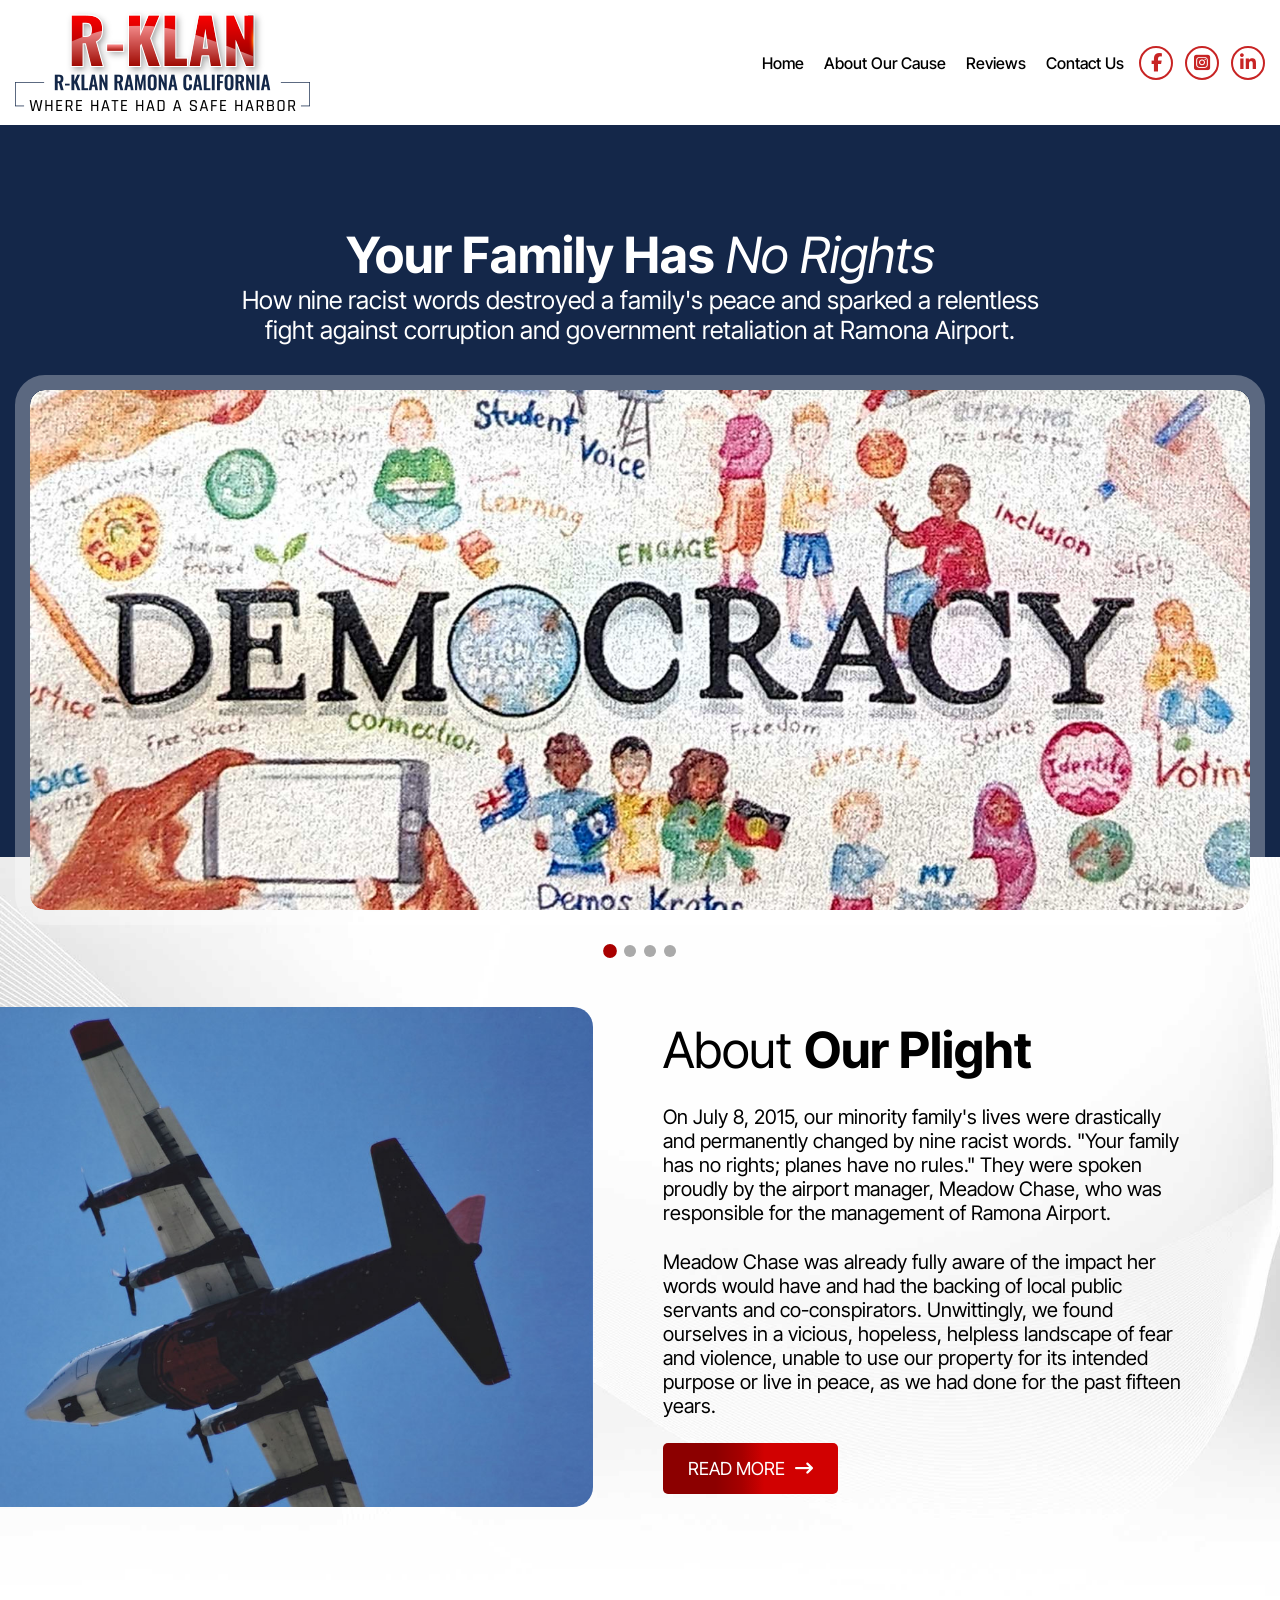
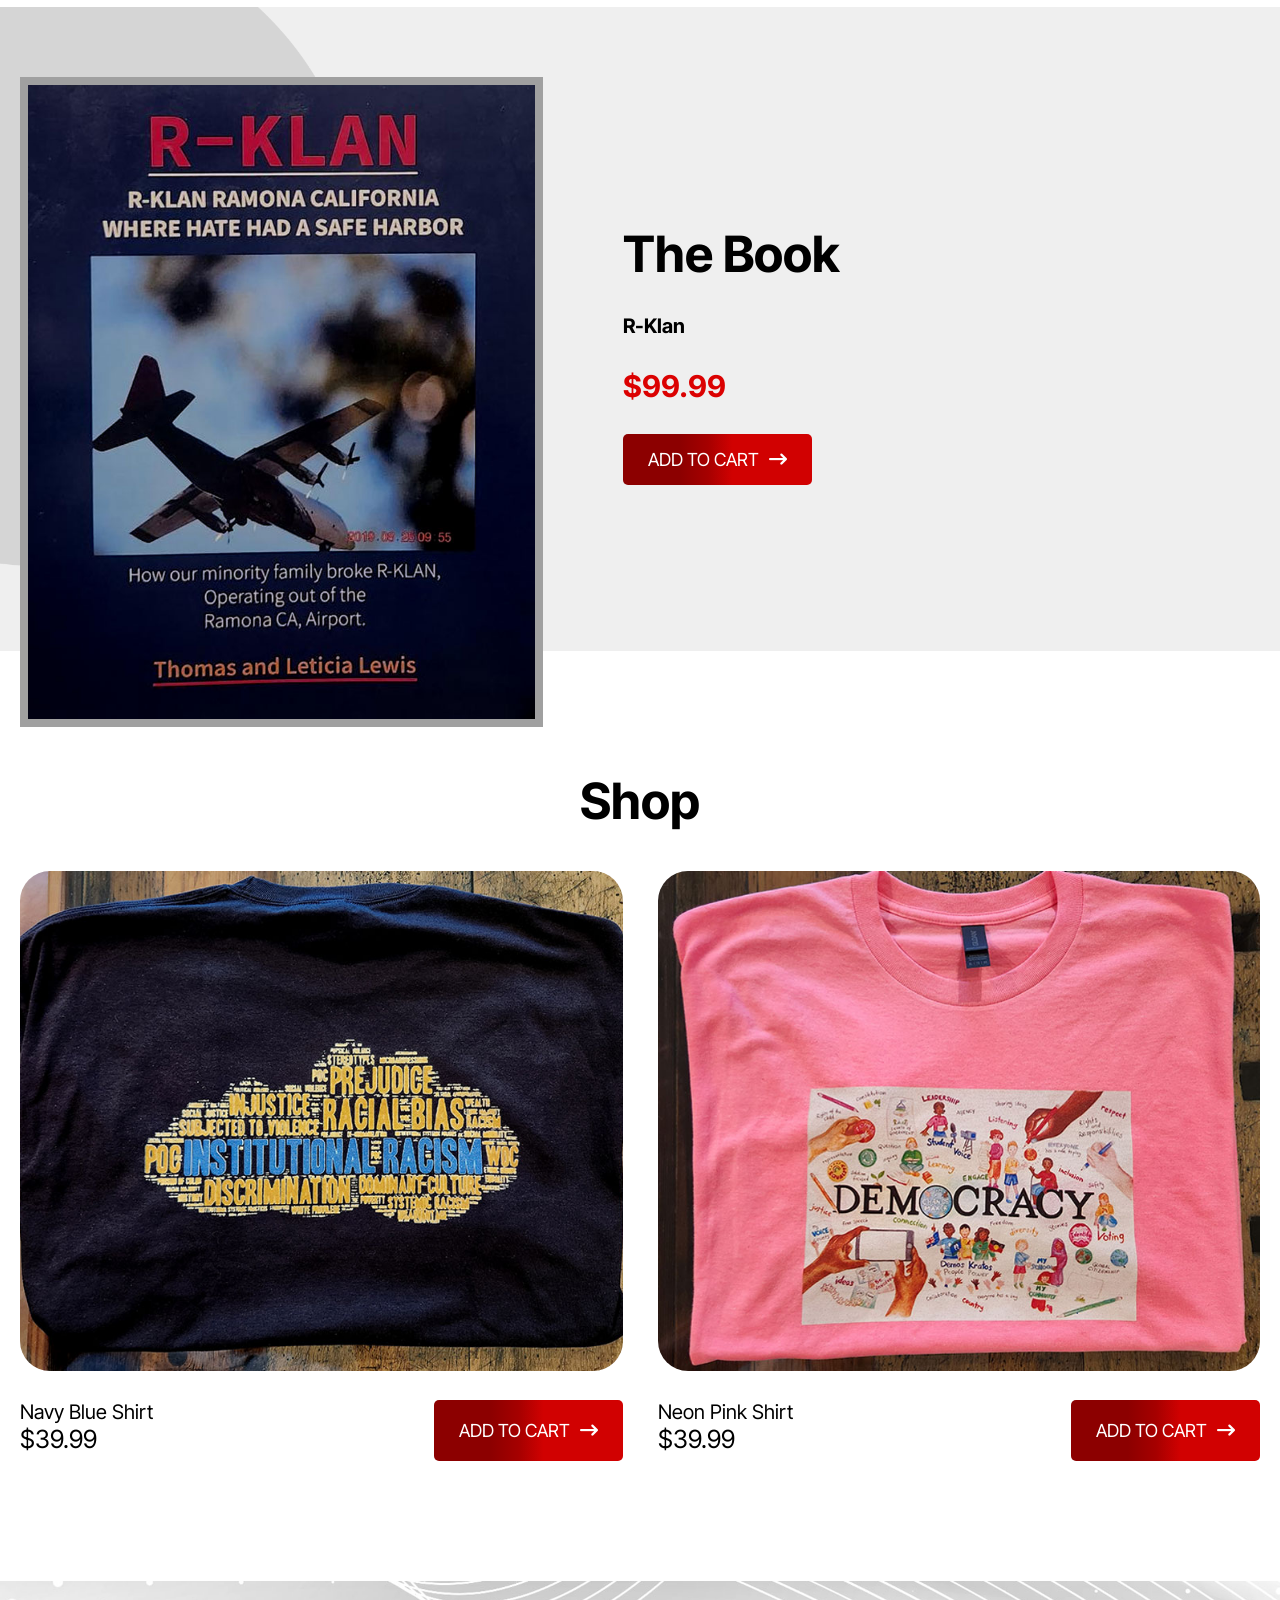
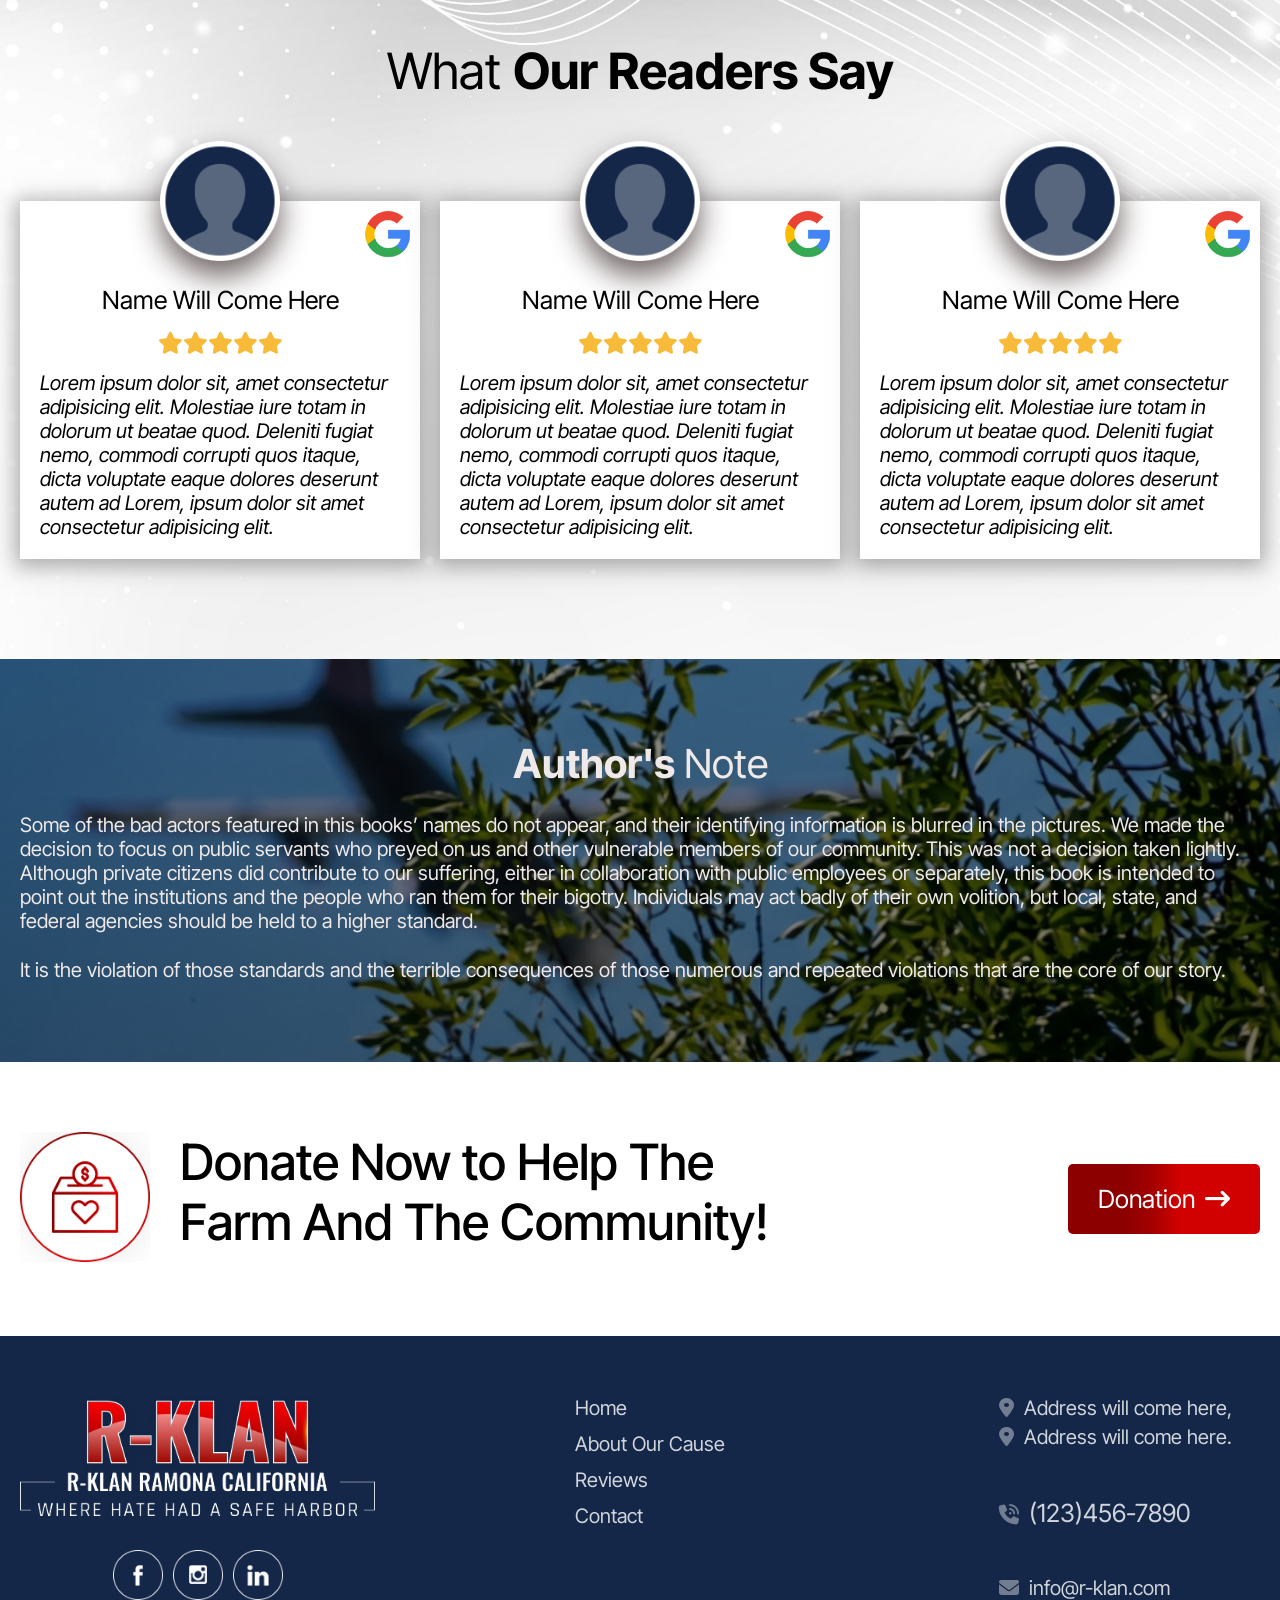
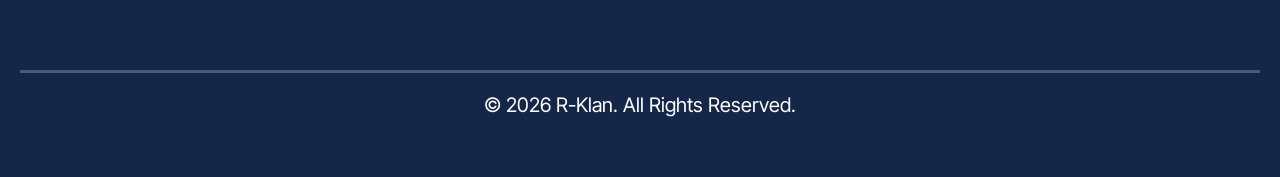
==== commit 0ccd82c6: "5 4" ====
--- a/index.html
+++ b/index.html
@@ -13,32 +13,43 @@
 <body>
 
     <!-- Nav-Bar -->
-    <header id="nav-bar">
-        <div class="container">
-            <div class="logo">
-                <figure>
-                    <div class="img">
-                        <a href="index.html"><img src="image/home/nav-logo.png" alt="Logo"></a>
-                    </div>
-                </figure>
-            </div>
-            <div class="said">
-                <div class="text">
-                    <ul>
-                        <li><a href="index.html">Home</a></li>
-                        <li><a href="about.html">About Our Cause</a></li>
-                        <li><a href="reviews.html">Reviews</a></li>
-                        <li><a href="contact.html">Contact Us</a></li>
-                    </ul>
-                </div>
-                <div class="icon">
-                    <i class="fa-brands fa-facebook-f"></i>
-                    <i class="fa-brands fa-square-instagram"></i>
-                    <i class="fa-brands fa-linkedin-in"></i>
-                </div>
-            </div>
-        </div>
-    </header>
+      <!-- Nav-Bar -->
+<header id="nav-bar">
+    <div class="container">
+        <div class="logo">
+            <figure>
+                <div class="img">
+                    <a href="index.html"><img src="image/home/nav-logo.png" alt="Logo"></a>
+                </div>
+            </figure>
+        </div>
+
+        <div class="said" id="navSaid">
+            <div class="text">
+                <ul>
+                    <li><a href="index.html">Home</a></li>
+                    <li><a href="about.html">About Our Cause</a></li>
+                    <li><a href="reviews.html">Reviews</a></li>
+                    <li><a href="contact.html">Contact Us</a></li>
+                </ul>
+            </div>
+            <div class="icon">
+                <i class="fa-brands fa-facebook-f"></i>
+                <i class="fa-brands fa-square-instagram"></i>
+                <i class="fa-brands fa-linkedin-in"></i>
+            </div>
+        </div>
+
+        <button class="menu-toggle" id="menuToggle" type="button" aria-label="Toggle menu" aria-expanded="false">
+            <span class="icon-bars">
+                <span></span>
+                <span></span>
+                <span></span>
+            </span>
+            <span class="icon-close">&times;</span>
+        </button>
+    </div>
+</header>
     <!-- Nav-Bar -->
 
     <!-- democracy  -->
--- a/css/style.css
+++ b/css/style.css
@@ -5,6 +5,23 @@
   margin: 0;
   box-sizing: border-box;
   font-family: "Inter Tight", sans-serif;
+}
+*,
+*::before,
+*::after {
+  box-sizing: border-box;
+}
+
+html {
+  margin: 0;
+  padding: 0;
+  width: 100%;
+}
+
+body {
+  margin: 0;
+  padding: 0;
+  width: 100%;
 }
 
 html,
@@ -66,13 +83,19 @@
   width: 100%;
   padding: 10px 15px;
   background-color: #fff;
-  /* position: fixed;
-    z-index: 3; */
+  position: sticky;
+  top: 0;
+  z-index: 100;
 }
 
 #nav-bar .container {
+  width: 100%;
+  max-width: 1280px;
+  display: flex;
   flex-direction: row;
   justify-content: space-between;
+  align-items: center;
+  position: relative;
 }
 
 #nav-bar .content {
@@ -86,6 +109,10 @@
   justify-content: space-between;
   align-items: center;
   column-gap: 25px;
+  flex-shrink: 0;
+}
+#nav-bar .said.open{
+  margin-top: 10px;
 }
 
 #nav-bar .icon {
@@ -101,17 +128,20 @@
 #nav-bar ul {
   display: flex;
   column-gap: 35px;
+  flex-wrap: nowrap;
+  margin: 0;
+  padding: 0;
 }
 
 #nav-bar .text li {
   list-style: none;
-
 }
 
 #nav-bar li a {
   color: #000;
   font-weight: 500;
   text-decoration: none;
+  white-space: nowrap;
 }
 
 #nav-bar .icon-1 {
@@ -140,6 +170,53 @@
 .fa-brands:hover {
   color: white;
   background-color: #f00000;
+}
+
+/* ---- Hamburger button ---- */
+#nav-bar .menu-toggle {
+  display: none;
+  width: 48px;
+  height: 48px;
+  background-color: #f00000;
+  border: none;
+  border-radius: 0;
+  cursor: pointer;
+  align-items: center;
+  justify-content: center;
+  flex-shrink: 0;
+}
+
+#nav-bar .icon-bars {
+  display: flex;
+  flex-direction: column;
+  justify-content: center;
+  gap: 5px;
+  width: 22px;
+  pointer-events: none;
+}
+
+#nav-bar .icon-bars span {
+  display: block;
+  height: 3px;
+  width: 100%;
+  background: #fff;
+}
+
+#nav-bar .icon-close {
+  display: none;
+  color: #fff;
+  font-size: 1.8rem;
+  font-weight: 700;
+  line-height: 1;
+  pointer-events: none;
+}
+
+#nav-bar .menu-toggle.open .icon-bars {
+  display: none;
+}
+
+#nav-bar .menu-toggle.open .icon-close {
+  display: block;
 }
 
 /* Nav-Bar */
--- a/css/responsive.css
+++ b/css/responsive.css
@@ -1,3 +1,74 @@
+/* ---- Tighten spacing just before the hamburger breakpoint ---- */
+@media (max-width: 1280px) {
+  #nav-bar ul {
+    column-gap: 20px;
+  }
+  #nav-bar .said {
+    column-gap: 15px;
+  }
+  .fa-brands {
+    width: 34px;
+    height: 34px;
+    font-size: 18px;
+  }
+}
+
+/* ---- Responsive breakpoint: hamburger takes over ---- */
+@media (max-width: 1024px) {
+  #nav-bar .menu-toggle {
+    display: flex;
+  }
+
+  #nav-bar .said {
+    display: none;
+    flex-direction: column;
+    align-items: stretch;
+    column-gap: 0;
+    position: absolute;
+    top: 100%;
+    left: 0;
+    width: 100%;
+    background-color: #000;
+    z-index: 20;
+  }
+
+  #nav-bar .said.open {
+    display: flex !important;
+  }
+
+  #nav-bar .text ul {
+    flex-direction: column;
+    column-gap: 0;
+    width: 100%;
+  }
+
+  #nav-bar .text li {
+    border-bottom: 1px solid rgba(255, 255, 255, 0.15);
+    width: 100%;
+  }
+
+  #nav-bar .text li a {
+    display: block;
+    color: #fff;
+    padding: 18px 24px;
+  }
+
+  #nav-bar .text li a:hover {
+    color: #ff4d4d;
+  }
+
+  #nav-bar .icon {
+    justify-content: flex-start;
+    padding: 18px 24px 24px;
+  }
+
+  .fa-brands {
+    width: 40px;
+    height: 40px;
+    font-size: 24px;
+  }
+}
+
 /* democracy */
 @media (max-width: 1024px) {
   .btn a {
@@ -146,7 +217,7 @@
   }
 
     #about {
-      padding-top: 150px;
+      padding-top: 200px;
       padding-bottom: 60px;
 
     }
@@ -159,14 +230,14 @@
   #about .image {
     min-height: 500px;
   }
-  #about {
-      padding-top: 60px;
-      padding-bottom: 60px;
-
-    } 
     #about h2{
       font-size: 40px;
     }
+    #about {
+      padding-top: 200px;
+      padding-bottom: 60px;
+
+    }
 }
 
 
@@ -174,12 +245,16 @@
   #about .image {
     min-height: 450px;
   }
-  #about {
-      padding-top: 60px;
-      padding-bottom: 30px;
-}
 #about h2{
       font-size: 35px;
+    }
+    #about {
+      padding-top: 170px;
+      padding-bottom: 60px;
+
+    }
+    #democracy .images{
+      border: 0px;
     }
 }
 
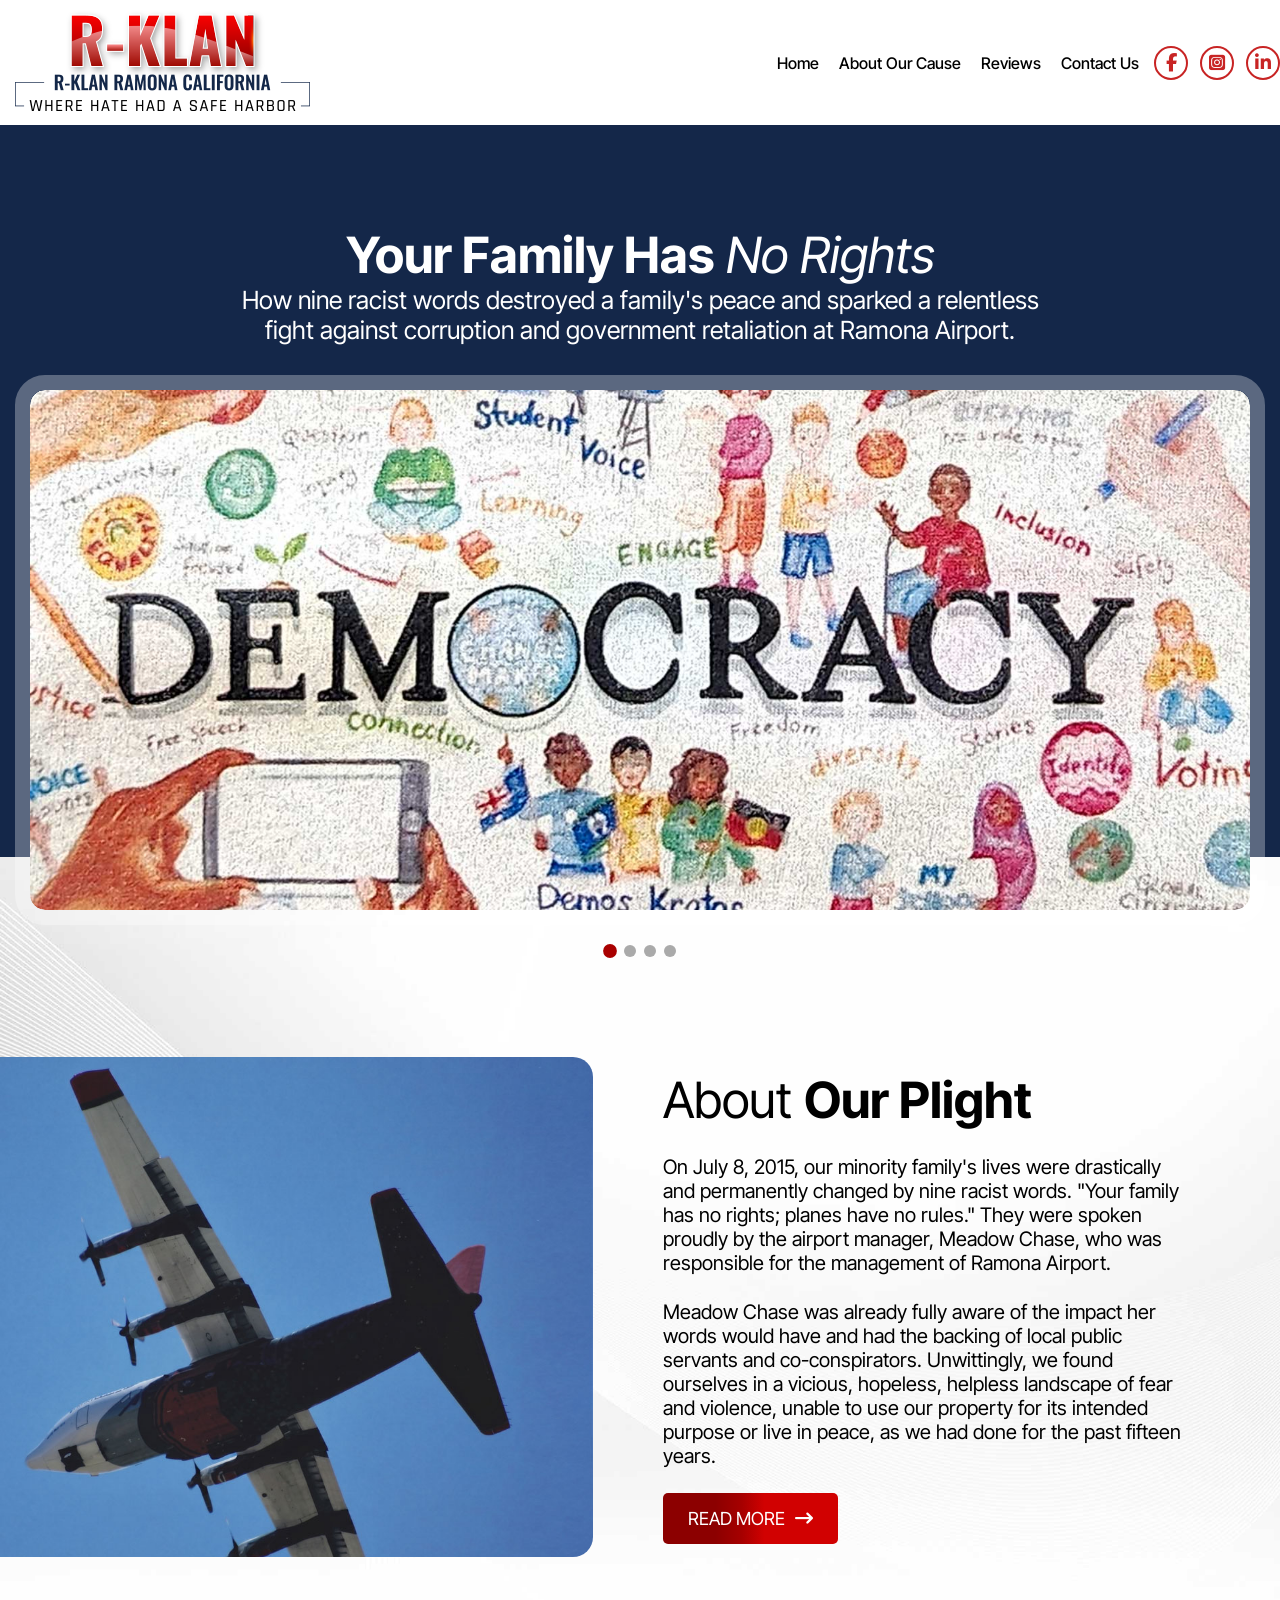
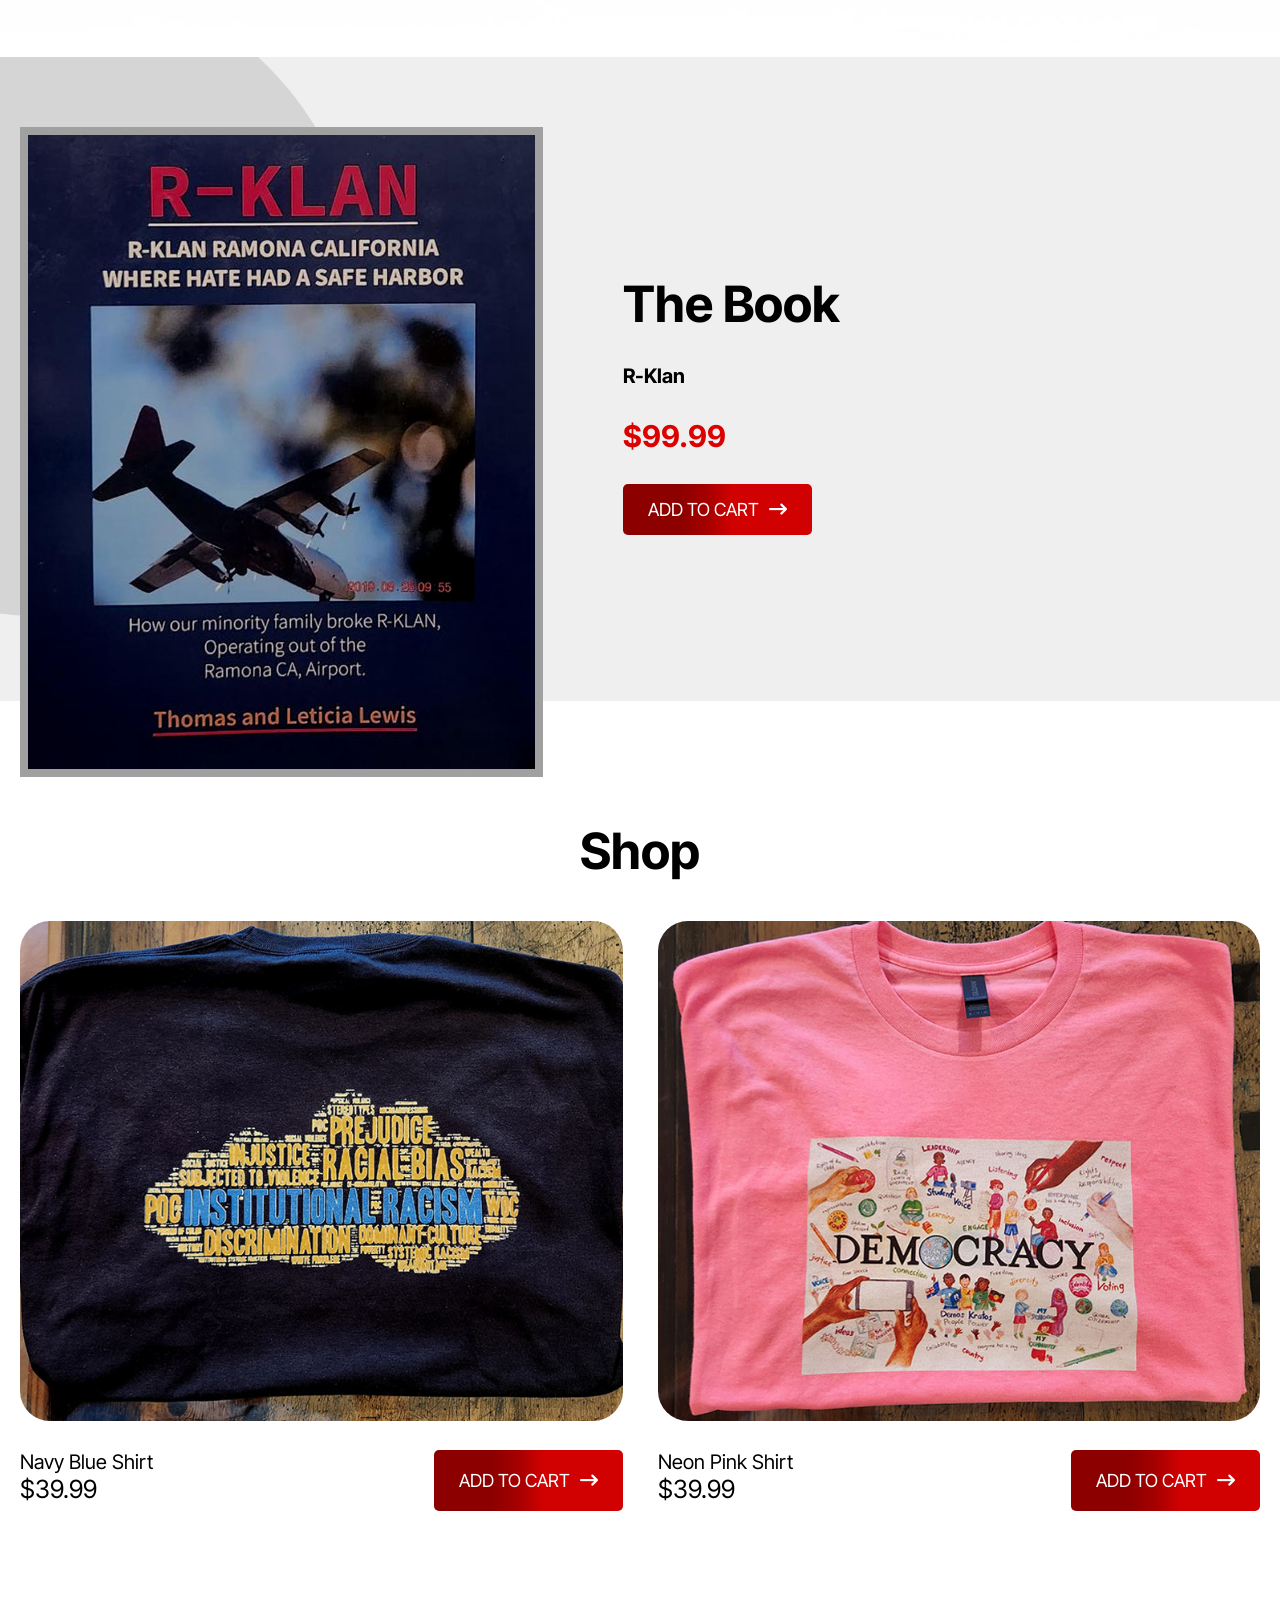
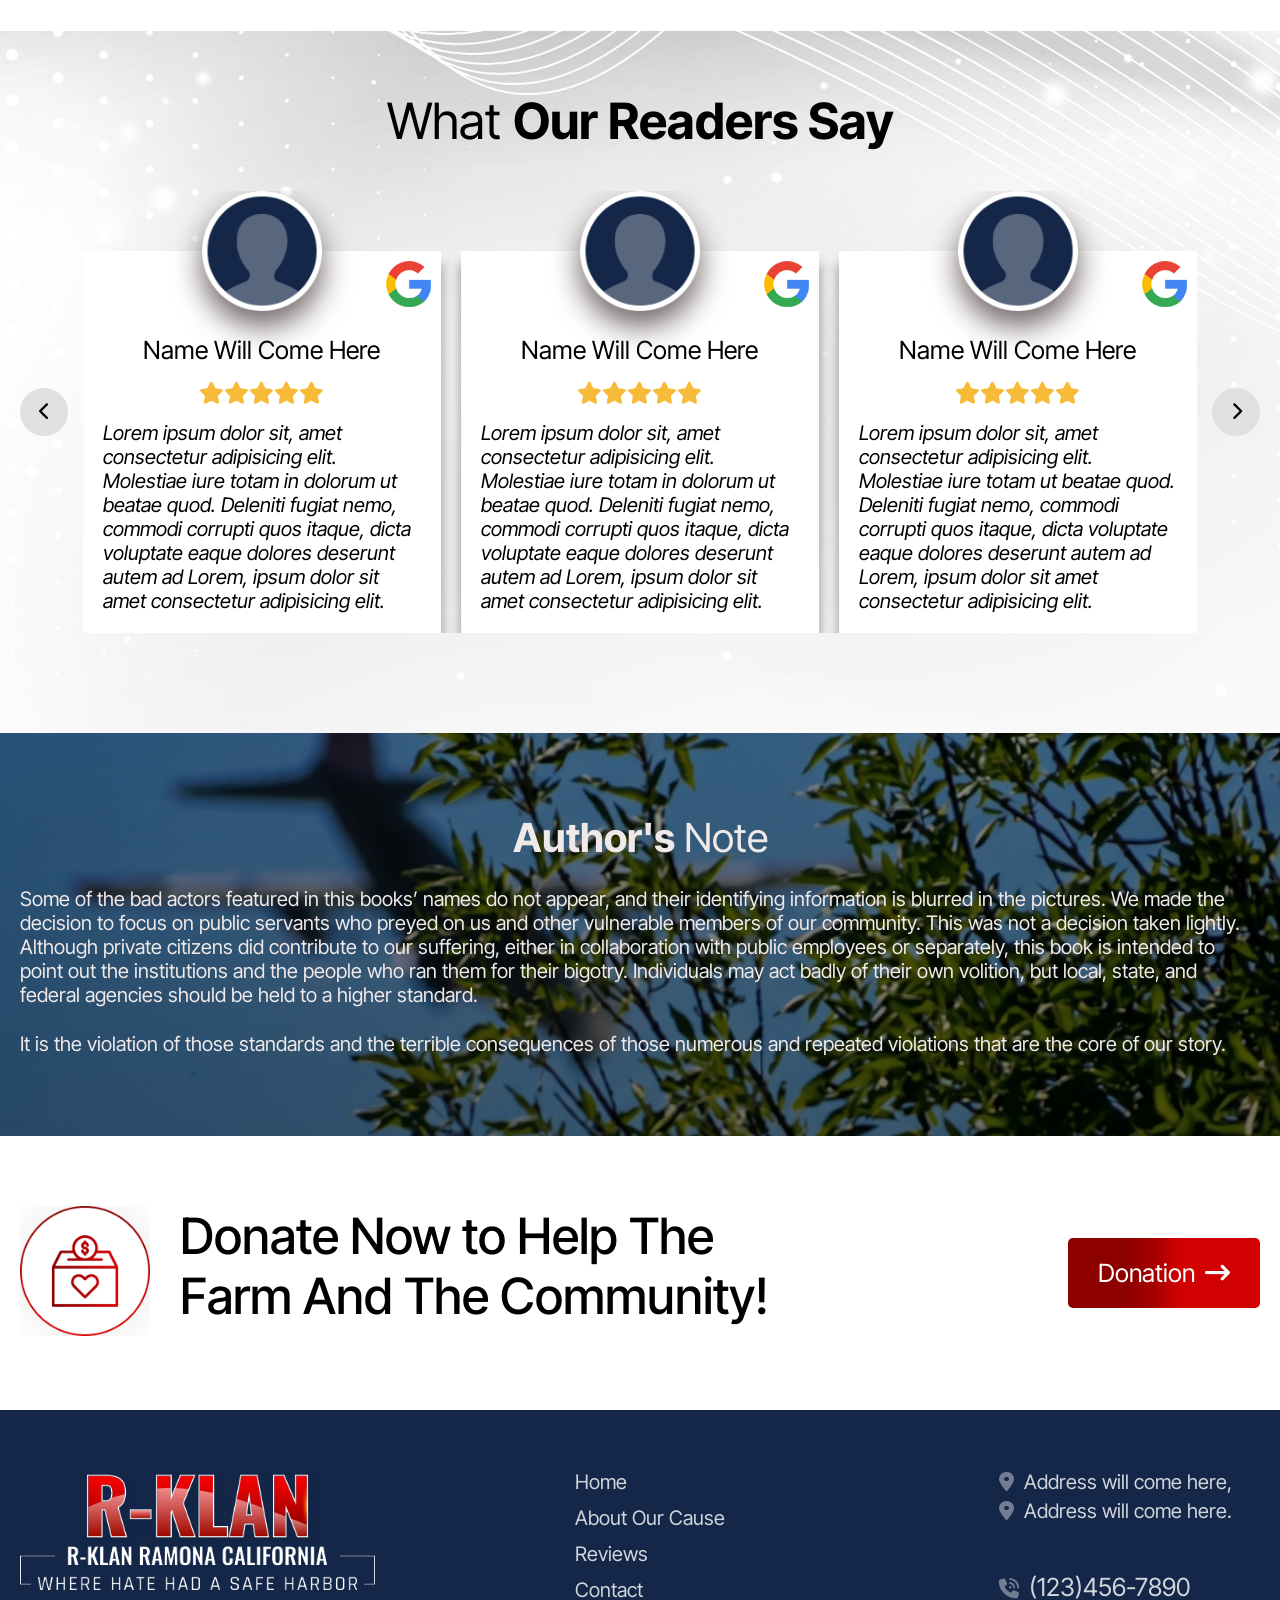
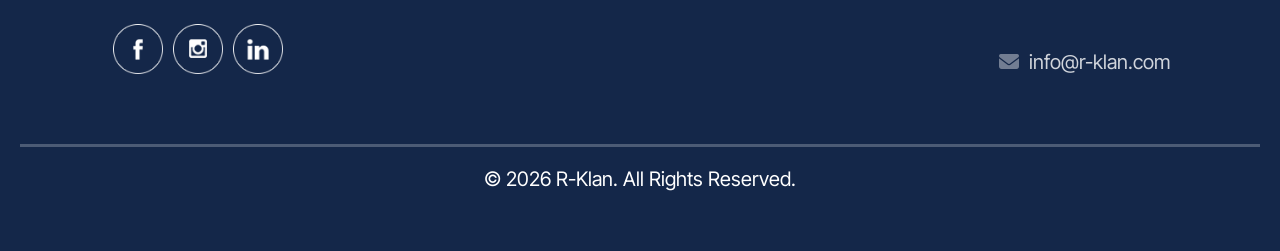
==== commit 42eb5059: "3 1" ====
--- a/index.html
+++ b/index.html
@@ -199,97 +199,167 @@
     <!-- shop -->
 
 
-    <!-- review -->
-
-    <section id="review">
-        <div class="container">
-            <h2>What <b>Our Readers Say</b></h2>
-            <div class="contents">
-                <div class="box">
-                    <div class="image">
-                        <figure>
-                            <img src="image/home/logo.png" alt="logo1">
-                        </figure>
-                    </div>
-                    <div class="text">
-                        <h3>Name Will Come Here</h3>
-                        <div class="icon">
-                            <p><i class="fa-solid fa-star"></i></p>
-                            <p><i class="fa-solid fa-star"></i></p>
-                            <p><i class="fa-solid fa-star"></i></p>
-                            <p><i class="fa-solid fa-star"></i></p>
-                            <p><i class="fa-solid fa-star"></i></p>
-                        </div>
-                        <div class="position">
-                            <figure>
-                                <img src="image/home/google.png" alt="google">
-                            </figure>
-                        </div>
-                        <p><i>Lorem ipsum dolor sit, amet consectetur adipisicing elit. Molestiae iure totam in
-                                dolorum ut beatae quod. Deleniti fugiat nemo, commodi corrupti quos itaque, dicta
-                                voluptate eaque dolores deserunt autem ad Lorem, ipsum dolor sit amet consectetur
-                                adipisicing elit.</i></p>
-                    </div>
-                </div>
-
-                <div class="box">
-                    <div class="image">
-                        <figure>
-                            <img src="image/home/logo.png" alt="logo1">
-                        </figure>
-                    </div>
-                    <div class="text">
-                        <h3>Name Will Come Here</h3>
-                        <div class="icon">
-                            <p><i class="fa-solid fa-star"></i></p>
-                            <p><i class="fa-solid fa-star"></i></p>
-                            <p><i class="fa-solid fa-star"></i></p>
-                            <p><i class="fa-solid fa-star"></i></p>
-                            <p><i class="fa-solid fa-star"></i></p>
-                        </div>
-                        <div class="position">
-                            <figure>
-                                <img src="image/home/google.png" alt="google">
-                            </figure>
-                        </div>
-                        <p><i>Lorem ipsum dolor sit, amet consectetur adipisicing elit. Molestiae iure totam in
-                                dolorum ut beatae quod. Deleniti fugiat nemo, commodi corrupti quos itaque, dicta
-                                voluptate eaque dolores deserunt autem ad Lorem, ipsum dolor sit amet consectetur
-                                adipisicing elit.</i></p>
-                    </div>
-                </div>
-
-                <div class="box">
-                    <div class="image">
-                        <figure>
-                            <img src="image/home/logo.png" alt="logo1">
-                        </figure>
-                    </div>
-                    <div class="text">
-                        <h3>Name Will Come Here</h3>
-                        <div class="icon">
-                            <p><i class="fa-solid fa-star"></i></p>
-                            <p><i class="fa-solid fa-star"></i></p>
-                            <p><i class="fa-solid fa-star"></i></p>
-                            <p><i class="fa-solid fa-star"></i></p>
-                            <p><i class="fa-solid fa-star"></i></p>
-                        </div>
-                        <div class="position">
-                            <figure>
-                                <img src="image/home/google.png" alt="google">
-                            </figure>
-                        </div>
-                        <p><i>Lorem ipsum dolor sit, amet consectetur adipisicing elit. Molestiae iure totam in dolorum
-                                ut beatae quod. Deleniti fugiat nemo, commodi corrupti quos itaque, dicta voluptate
-                                eaque dolores deserunt autem ad Lorem, ipsum dolor sit amet consectetur adipisicing
-                                elit.</i></p>
-                    </div>
-                </div>
-            </div>
-        </div>
-    </section>
-
-    <!-- review -->
+       <!-- review -->
+<section id="review">
+    <div class="container">
+        <h2>What <b>Our Readers Say</b></h2>
+
+        <div class="review-slider">
+            <button class="review-arrow prev" id="reviewPrev" aria-label="Previous reviews">
+                <i class="fa-solid fa-chevron-left"></i>
+            </button>
+
+            <div class="review-viewport" id="reviewViewport">
+                <div class="review-track" id="reviewTrack">
+
+                    <div class="box">
+                        <div class="image">
+                            <figure><img src="image/home/logo.png" alt="logo1"></figure>
+                        </div>
+                        <div class="text">
+                            <h3>Name Will Come Here</h3>
+                            <div class="icon">
+                                <p><i class="fa-solid fa-star"></i></p>
+                                <p><i class="fa-solid fa-star"></i></p>
+                                <p><i class="fa-solid fa-star"></i></p>
+                                <p><i class="fa-solid fa-star"></i></p>
+                                <p><i class="fa-solid fa-star"></i></p>
+                            </div>
+                            <div class="position">
+                                <figure><img src="image/home/google.png" alt="google"></figure>
+                            </div>
+                            <p><i>Lorem ipsum dolor sit, amet consectetur adipisicing elit. Molestiae iure totam in
+                                    dolorum ut beatae quod. Deleniti fugiat nemo, commodi corrupti quos itaque, dicta
+                                    voluptate eaque dolores deserunt autem ad Lorem, ipsum dolor sit amet consectetur
+                                    adipisicing elit.</i></p>
+                        </div>
+                    </div>
+
+                    <div class="box">
+                        <div class="image">
+                            <figure><img src="image/home/logo.png" alt="logo1"></figure>
+                        </div>
+                        <div class="text">
+                            <h3>Name Will Come Here</h3>
+                            <div class="icon">
+                                <p><i class="fa-solid fa-star"></i></p>
+                                <p><i class="fa-solid fa-star"></i></p>
+                                <p><i class="fa-solid fa-star"></i></p>
+                                <p><i class="fa-solid fa-star"></i></p>
+                                <p><i class="fa-solid fa-star"></i></p>
+                            </div>
+                            <div class="position">
+                                <figure><img src="image/home/google.png" alt="google"></figure>
+                            </div>
+                            <p><i>Lorem ipsum dolor sit, amet consectetur adipisicing elit. Molestiae iure totam in
+                                    dolorum ut beatae quod. Deleniti fugiat nemo, commodi corrupti quos itaque, dicta
+                                    voluptate eaque dolores deserunt autem ad Lorem, ipsum dolor sit amet consectetur
+                                    adipisicing elit.</i></p>
+                        </div>
+                    </div>
+
+                    <div class="box">
+                        <div class="image">
+                            <figure><img src="image/home/logo.png" alt="logo1"></figure>
+                        </div>
+                        <div class="text">
+                            <h3>Name Will Come Here</h3>
+                            <div class="icon">
+                                <p><i class="fa-solid fa-star"></i></p>
+                                <p><i class="fa-solid fa-star"></i></p>
+                                <p><i class="fa-solid fa-star"></i></p>
+                                <p><i class="fa-solid fa-star"></i></p>
+                                <p><i class="fa-solid fa-star"></i></p>
+                            </div>
+                            <div class="position">
+                                <figure><img src="image/home/google.png" alt="google"></figure>
+                            </div>
+                            <p><i>Lorem ipsum dolor sit, amet consectetur adipisicing elit. Molestiae iure totam
+                                    ut beatae quod. Deleniti fugiat nemo, commodi corrupti quos itaque, dicta voluptate
+                                    eaque dolores deserunt autem ad Lorem, ipsum dolor sit amet consectetur adipisicing
+                                    elit.</i></p>
+                        </div>
+                    </div>
+
+                    <div class="box">
+                        <div class="image">
+                            <figure><img src="image/home/logo.png" alt="logo1"></figure>
+                        </div>
+                        <div class="text">
+                            <h3>Name Will Come Here</h3>
+                            <div class="icon">
+                                <p><i class="fa-solid fa-star"></i></p>
+                                <p><i class="fa-solid fa-star"></i></p>
+                                <p><i class="fa-solid fa-star"></i></p>
+                                <p><i class="fa-solid fa-star"></i></p>
+                                <p><i class="fa-solid fa-star"></i></p>
+                            </div>
+                            <div class="position">
+                                <figure><img src="image/home/google.png" alt="google"></figure>
+                            </div>
+                            <p><i>Lorem ipsum dolor sit, amet consectetur adipisicing elit. Molestiae iure totam in
+                                    dolorum ut beatae quod. Deleniti fugiat nemo, commodi corrupti quos itaque, dicta
+                                    voluptate eaque dolores deserunt autem ad Lorem, ipsum dolor sit amet consectetur
+                                    adipisicing elit.</i></p>
+                        </div>
+                    </div>
+
+                    <div class="box">
+                        <div class="image">
+                            <figure><img src="image/home/logo.png" alt="logo1"></figure>
+                        </div>
+                        <div class="text">
+                            <h3>Name Will Come Here</h3>
+                            <div class="icon">
+                                <p><i class="fa-solid fa-star"></i></p>
+                                <p><i class="fa-solid fa-star"></i></p>
+                                <p><i class="fa-solid fa-star"></i></p>
+                                <p><i class="fa-solid fa-star"></i></p>
+                                <p><i class="fa-solid fa-star"></i></p>
+                            </div>
+                            <div class="position">
+                                <figure><img src="image/home/google.png" alt="google"></figure>
+                            </div>
+                            <p><i>Lorem ipsum dolor sit, amet consectetur adipisicing elit. Molestiae iure totam in
+                                    dolorum ut beatae quod. Deleniti fugiat nemo, commodi corrupti quos itaque, dicta
+                                    voluptate eaque dolores deserunt autem ad Lorem, ipsum dolor sit amet consectetur
+                                    adipisicing elit.</i></p>
+                        </div>
+                    </div>
+
+                    <div class="box">
+                        <div class="image">
+                            <figure><img src="image/home/logo.png" alt="logo1"></figure>
+                        </div>
+                        <div class="text">
+                            <h3>Name Will Come Here</h3>
+                            <div class="icon">
+                                <p><i class="fa-solid fa-star"></i></p>
+                                <p><i class="fa-solid fa-star"></i></p>
+                                <p><i class="fa-solid fa-star"></i></p>
+                                <p><i class="fa-solid fa-star"></i></p>
+                                <p><i class="fa-solid fa-star"></i></p>
+                            </div>
+                            <div class="position">
+                                <figure><img src="image/home/google.png" alt="google"></figure>
+                            </div>
+                            <p><i>Lorem ipsum dolor sit, amet consectetur adipisicing elit. Molestiae iure totam
+                                    ut beatae quod. Deleniti fugiat nemo, commodi corrupti quos itaque, dicta voluptate
+                                    eaque dolores deserunt autem ad Lorem, ipsum dolor sit amet consectetur adipisicing
+                                    elit.</i></p>
+                        </div>
+                    </div>
+
+                </div>
+            </div>
+
+            <button class="review-arrow next" id="reviewNext" aria-label="Next reviews">
+                <i class="fa-solid fa-chevron-right"></i>
+            </button>
+        </div>
+    </div>
+</section>
+<!-- review -->
 
     <!-- note -->
 
--- a/css/style.css
+++ b/css/style.css
@@ -81,7 +81,7 @@
   display: flex;
   justify-content: center;
   width: 100%;
-  padding: 10px 15px;
+  padding: 10px 0px;
   background-color: #fff;
   position: sticky;
   top: 0;
@@ -96,6 +96,12 @@
   justify-content: space-between;
   align-items: center;
   position: relative;
+}
+#nav-bar .logo{
+  margin-left: 15px;
+}
+#nav-bar button{
+  margin-right: 15px;
 }
 
 #nav-bar .content {
@@ -175,8 +181,8 @@
 /* ---- Hamburger button ---- */
 #nav-bar .menu-toggle {
   display: none;
-  width: 48px;
-  height: 48px;
+  width: 45px;
+  height: 45px;
   background-color: #f00000;
   border: none;
   border-radius: 0;
@@ -185,7 +191,9 @@
   justify-content: center;
   flex-shrink: 0;
 }
-
+#nav-bar .menu-toggle:hover{
+  border: 2px solid black;
+}
 #nav-bar .icon-bars {
   display: flex;
   flex-direction: column;
@@ -359,7 +367,7 @@
   width: 100%;
   display: flex;
   justify-content: center;
-  padding-top: 150px;
+  padding-top: 200px;
   padding-bottom: 100px;
   background-image: url("../image/home/BG-OP.jpg");
   background-size: cover;
@@ -549,8 +557,6 @@
 
 /* shop */
 
-/* review */
-
 #review {
   width: 100%;
   display: flex;
@@ -561,15 +567,13 @@
 }
 
 #review .container {
-  row-gap: 100px;
-}
-
- #review .contents {
-  display: flex;
-  column-gap: 20px;
-} 
-
-#review .contents .image {
+  row-gap: 40px;
+  width: 100%;
+  max-width: 1280px;
+}
+
+#review .contents .image,
+#review .box .image {
   display: flex;
   justify-content: center;
 }
@@ -591,15 +595,17 @@
   font-size: 22px;
 }
 
- .contents .box {
+.box {
   background-color: white;
   position: relative;
   display: flex;
   flex-direction: column;
-  box-shadow: 0px 3px 20px 5px rgba(94, 94, 94, 0.5);
-} 
-
-#review .contents .image img {
+  box-shadow: 0px 15px 10px 2px rgba(94, 94, 94, 0.5);
+  flex: 0 0 auto;
+  min-width: 0;
+}
+
+.box .image img {
   margin-top: -60px;
   height: 120px;
   filter: drop-shadow(0px 15px 15px #6e6363);
@@ -620,12 +626,73 @@
   font-size: 20px;
 }
 
-.contents .responsive {
+/* ---- Slider wrapper ---- */
+#review .review-slider {
+  width: 100%;
+  display: flex;
+  align-items: center;
+  column-gap: 15px;
+}
+
+#review .review-viewport {
+  flex: 1;
+  overflow: hidden;
+  min-width: 0;
+  padding-top: 60px; /* room for the avatar images that overflow above each box */
+}
+
+#review .review-track {
   display: flex;
   column-gap: 20px;
-}
-
-/* review */
+  transition: transform 0.5s cubic-bezier(.4,0,.2,1);
+  will-change: transform;
+}
+
+#review .review-track.no-transition {
+  transition: none;
+}
+
+/* Box width per breakpoint — JS reads --per-view to calculate the slide amount,
+   this just needs to visually match it */
+#review .box {
+  width: calc((100% - 40px) / 3); /* 3 per view, 2 gaps of 20px */
+}
+
+/* ---- Arrows ---- */
+#review .review-arrow {
+  flex-shrink: 0;
+  width: 48px;
+  height: 48px;
+  border-radius: 50%;
+  border: 2px solid #e0e0e0;
+  background: #fff;
+  color: #000;
+  background-color: #e0e0e0;
+  font-size: 18px;
+  display: flex;
+  align-items: center;
+  justify-content: center;
+  cursor: pointer;
+  transition: background-color 0.2s ease, color 0.2s ease;
+}
+
+#review .review-arrow:hover {
+  background: #a70000;
+  color: #fff;
+}
+
+#review .review-arrow:disabled {
+  opacity: 0.35;
+  cursor: not-allowed;
+}
+
+#review .review-arrow:disabled:hover {
+      background: #fff;
+    color: black;
+    background-color: #e0e0e0;
+    border: 1px solid #e0e0e0;
+}
+
 
 /* note */
 
--- a/css/responsive.css
+++ b/css/responsive.css
@@ -87,33 +87,33 @@
   #democracy .images {
     height: 500px;
   }
-  #democracy .contents{
+  #democracy .contents {
     max-width: 650px;
   }
-  #democracy .contents h1{
+  #democracy .contents h1 {
     font-size: 40px;
   }
-  #democracy .contents p{
+  #democracy .contents p {
     font-size: 20px;
   }
 }
-@media (max-width:991px) {
-   #democracy .images {
+@media (max-width: 991px) {
+  #democracy .images {
     height: 460px;
   }
 }
-@media (max-width:768px) {
+@media (max-width: 768px) {
   #democracy .images {
     height: 400px;
   }
 }
 
 @media (max-width: 700px) {
-  #democracy h1 {
+  #democracy .contents h1 {
     font-size: 40px;
   }
 
-  #democracy p {
+  #democracy .contents p {
     font-size: 20px;
   }
 
@@ -121,18 +121,18 @@
     margin-bottom: -100px;
   }
 }
-@media (max-width:640px) {
+@media (max-width: 640px) {
   #democracy .images {
     height: 300px;
   }
 }
 
 @media (max-width: 500px) {
-  #democracy h1 {
+  #democracy .contents h1 {
     font-size: 30px;
   }
 
-  #democracy p {
+  #democracy .contents p {
     font-size: 15px;
   }
 
@@ -148,15 +148,14 @@
   #democracy .img {
     border-radius: 5px;
   }
-  @media (max-width:480px) {
-  #democracy .images {
-    height: 250px;
-  }
-}
-}
-@media (max-width:480px) {
+}
+
+@media (max-width: 480px) {
   #democracy .images {
     height: 200px;
+  }
+  #democracy .contents h1 {
+    font-size: 20px;
   }
 }
 
@@ -216,61 +215,54 @@
     flex-direction: column;
   }
 
-    #about {
-      padding-top: 200px;
-      padding-bottom: 60px;
-
-    }
-    #about h2{
-      font-size: 45px;
-    }
+  #about {
+    padding-top: 200px;
+    padding-bottom: 60px;
+  }
+  #about h2 {
+    font-size: 45px;
+  }
 }
 
 @media (max-width: 680px) {
   #about .image {
     min-height: 500px;
   }
-    #about h2{
-      font-size: 40px;
-    }
-    #about {
-      padding-top: 200px;
-      padding-bottom: 60px;
-
-    }
-}
-
-
-@media (max-width: 480px) {
+  #about h2 {
+    font-size: 40px;
+  }
+  #about {
+    padding-top: 200px;
+    padding-bottom: 60px;
+  }
+}
+
+@media (max-width: 500px) {
   #about .image {
     min-height: 450px;
   }
-#about h2{
-      font-size: 35px;
-    }
-    #about {
-      padding-top: 170px;
-      padding-bottom: 60px;
-
-    }
-    #democracy .images{
-      border: 0px;
-    }
-}
-
-
+  #about h2 {
+    font-size: 35px;
+  }
+  #about {
+    padding-top: 170px;
+    padding-bottom: 60px;
+  }
+  #democracy .images {
+    border: 0px;
+  }
+}
 
 /* about */
 
 /* book */
-@media(max-width:1280px) {
+@media (max-width: 1280px) {
   #book::before {
     left: -600px;
   }
 }
 
-
-@media(max-width:1199px) {
+@media (max-width: 1199px) {
   #book::before {
     left: -550px;
   }
@@ -324,7 +316,6 @@
     left: -200px;
     top: -270px;
   }
-
 }
 
 @media (max-width: 480px) {
@@ -379,7 +370,6 @@
 }
 
 @media (max-width: 480px) {
-
   #shop {
     padding: 60px 15px;
   }
@@ -410,87 +400,68 @@
 
 /* tshirt */
 
-/* reviews */
-
-@media (max-width: 1024px) {
-  #review .image img {
-    height: 100px;
-    margin-top: -50px;
-  }
-
-  #review .contents {
-     flex-wrap: wrap; 
-    column-gap: 15px;
-    row-gap: 25px;
-  }
-
-  #review .contents .box {
-    flex: 0 0 calc(50% - 7.5px);
-  }
-
-  #review .contents .box {
-    margin-top: 50px;
-  }
-
-  #review .container {
-    row-gap: 50px;
-  }
-}
-
-@media (max-width: 768px) {
-  #review {
-    padding: 60px 20px;
-  }
-
-  #review .position img {
-    height: 35px;
-  }
-  #review .contents {
-     flex-wrap: nowrap; 
-    column-gap: 15px;
-    row-gap: 25px;
-  }
-  #review .contents .box {
-    flex: 0 calc(50% - 7.5px);
-  }
-}
-
+/* ---- Responsive: cards per view ---- */
+@media (max-width: 1024px) {
+  #review .box {
+    width: calc((100% - 20px) / 2); /* 2 per view, 1 gap of 20px */
+  }
+}
+
+@media (max-width: 768px) {
+  #review .box {
+    width: 100%; /* 1 per view */
+  }
+
+  #review .review-arrow {
+    width: 40px;
+    height: 40px;
+    font-size: 16px;
+  }
+}
 @media (max-width: 640px) {
-  .contents {
-    flex-direction: column;
-    row-gap: 40px;
-  }
-  #review .contents .box {
-    flex: 0 calc(50% - 7.5px);
-  }
-
-  #review .contents {
-    row-gap: 30px;
-  }
-
   #review h2 {
     font-size: 40px;
   }
 }
-
-@media (max-width:480px) {
+@media (max-width: 480px) {
   #review h2 {
-    font-size: 30px;
-  }
-  
-}
-
-/* reviews */
+    font-size: 25px;
+  }
+  #review .review-slider {
+    column-gap: 0px;
+  }
+  #review .review-arrow {
+    width: 30px;
+    height: 30px;
+    font-size: 15px;
+  }
+  #review .box .image img {
+    margin-top: -45px;
+    height: 90px;
+  }
+  #review .text h3 {
+   font-size: 19px;
+  }
+  #review .text .icon p{
+        font-size: 18px;
+  }
+  #review .text p {
+    font-size: 15px;
+}
+#review .position img{
+  height: 25px;
+}
+}
 
 /* note */
 
-@media (max-width:1024px) {
+@media (max-width: 1024px) {
   #note {
     padding: 60px 30px 60px 30px;
   }
 }
 
-@media (max-width:640px) {
+@media (max-width: 640px) {
   #note {
     padding: 50px 15px 50px 15px;
   }
@@ -500,7 +471,7 @@
 
 /* donation */
 
-@media (max-width:1024px) {
+@media (max-width: 1024px) {
   #donate .container {
     flex-direction: column;
     align-items: flex-start;
@@ -517,7 +488,7 @@
   }
 }
 
-@media (max-width:768px) {
+@media (max-width: 768px) {
   #donate {
     padding: 60px 20px;
   }
@@ -537,7 +508,7 @@
   }
 }
 
-@media (max-width:640px) {
+@media (max-width: 640px) {
   #donate .text h2 {
     font-size: 25px;
     font-weight: 500;
@@ -548,7 +519,7 @@
   }
 }
 
-@media (max-width:480px) {
+@media (max-width: 480px) {
   #donate .image {
     display: flex;
     align-items: center;
@@ -559,13 +530,13 @@
 
 /* footer */
 
-@media(max-width:1199px) {
+@media (max-width: 1199px) {
   footer .contents {
     column-gap: 110px;
   }
 }
 
-@media(max-width:1024px) {
+@media (max-width: 1024px) {
   footer .contents {
     column-gap: 80px;
   }
@@ -575,7 +546,7 @@
   }
 }
 
-@media(max-width:991px) {
+@media (max-width: 991px) {
   footer .contents {
     column-gap: 60px;
   }
@@ -585,7 +556,7 @@
   }
 }
 
-@media(max-width:768px) {
+@media (max-width: 768px) {
   footer .contents {
     flex-direction: column;
     row-gap: 50px;
@@ -594,7 +565,6 @@
   footer .contents .content1 {
     width: 100%;
     display: flex;
-
   }
 
   footer .contents .content2 {
@@ -608,19 +578,17 @@
   }
 }
 
-
 /* footer */
 
 /* about */
-@media (max-width:1440px) {
+@media (max-width: 1440px) {
   #about .flight {
     height: auto;
     min-height: 500px;
   }
-
-}
-
-@media (max-width:1024px) {
+}
+
+@media (max-width: 1024px) {
   .text2 p {
     font-size: 18px;
   }
@@ -632,35 +600,32 @@
   #about .container {
     padding: 0px;
   }
-
-}
-
-@media (max-width:768px) {
+}
+
+@media (max-width: 768px) {
   #about .container {
     flex-direction: column;
   }
 }
 
-@media (max-width:640px) {
+@media (max-width: 640px) {
   #about .flight {
     height: auto;
     min-height: 400px;
   }
-
-}
-
-@media (max-width:480px) {
+}
+
+@media (max-width: 480px) {
   #about .flight {
     height: auto;
     min-height: 450px;
   }
-
 }
 
 /* about */
 /* choose */
 
-@media (max-width:1024px) {
+@media (max-width: 1024px) {
   #choose p {
     font-size: 18px;
   }
@@ -670,7 +635,7 @@
   }
 }
 
-@media (max-width:991px) {
+@media (max-width: 991px) {
   #choose p {
     font-size: 15px;
   }
@@ -684,7 +649,7 @@
   }
 }
 
-@media (max-width:768px) {
+@media (max-width: 768px) {
   .contents {
     flex-direction: column;
   }
@@ -698,10 +663,9 @@
 
 /* testimonials */
 
-@media (max-width:1200px) {
+@media (max-width: 1200px) {
   #reviews .common {
     padding-right: 230px;
-
   }
 }
 
@@ -721,40 +685,40 @@
 
 /* contact */
 
-@media (max-width:991px) {
-  #contact .text h2{
-  font-size: 30px;
-}
-#contact .container {
+@media (max-width: 991px) {
+  #contact .text h2 {
+    font-size: 30px;
+  }
+  #contact .container {
     column-gap: 20px;
-}
-}
-@media (max-width:768px) {
+  }
+}
+@media (max-width: 768px) {
   #contact .container {
     flex-direction: column;
     row-gap: 30px;
-}
-#contact{
-  padding: 100px 15px 60px;
-}
-#contact .flight{
-  min-height: 500px;
-}
-}
-@media (max-width:640px) {
-#contact{
-  padding: 100px 15px 30px;
-}
-#contact .flight{
-  min-height: 450px;
-}
-}
-@media (max-width:480px) {
-#contact{
-  padding: 60px 15px 30px;
-}
-#contact .flight{
-  min-height: 400px;
-}
-}
-/* contact */+  }
+  #contact {
+    padding: 100px 15px 60px;
+  }
+  #contact .flight {
+    min-height: 500px;
+  }
+}
+@media (max-width: 640px) {
+  #contact {
+    padding: 100px 15px 30px;
+  }
+  #contact .flight {
+    min-height: 450px;
+  }
+}
+@media (max-width: 480px) {
+  #contact {
+    padding: 60px 15px 30px;
+  }
+  #contact .flight {
+    min-height: 400px;
+  }
+}
+/* contact */
